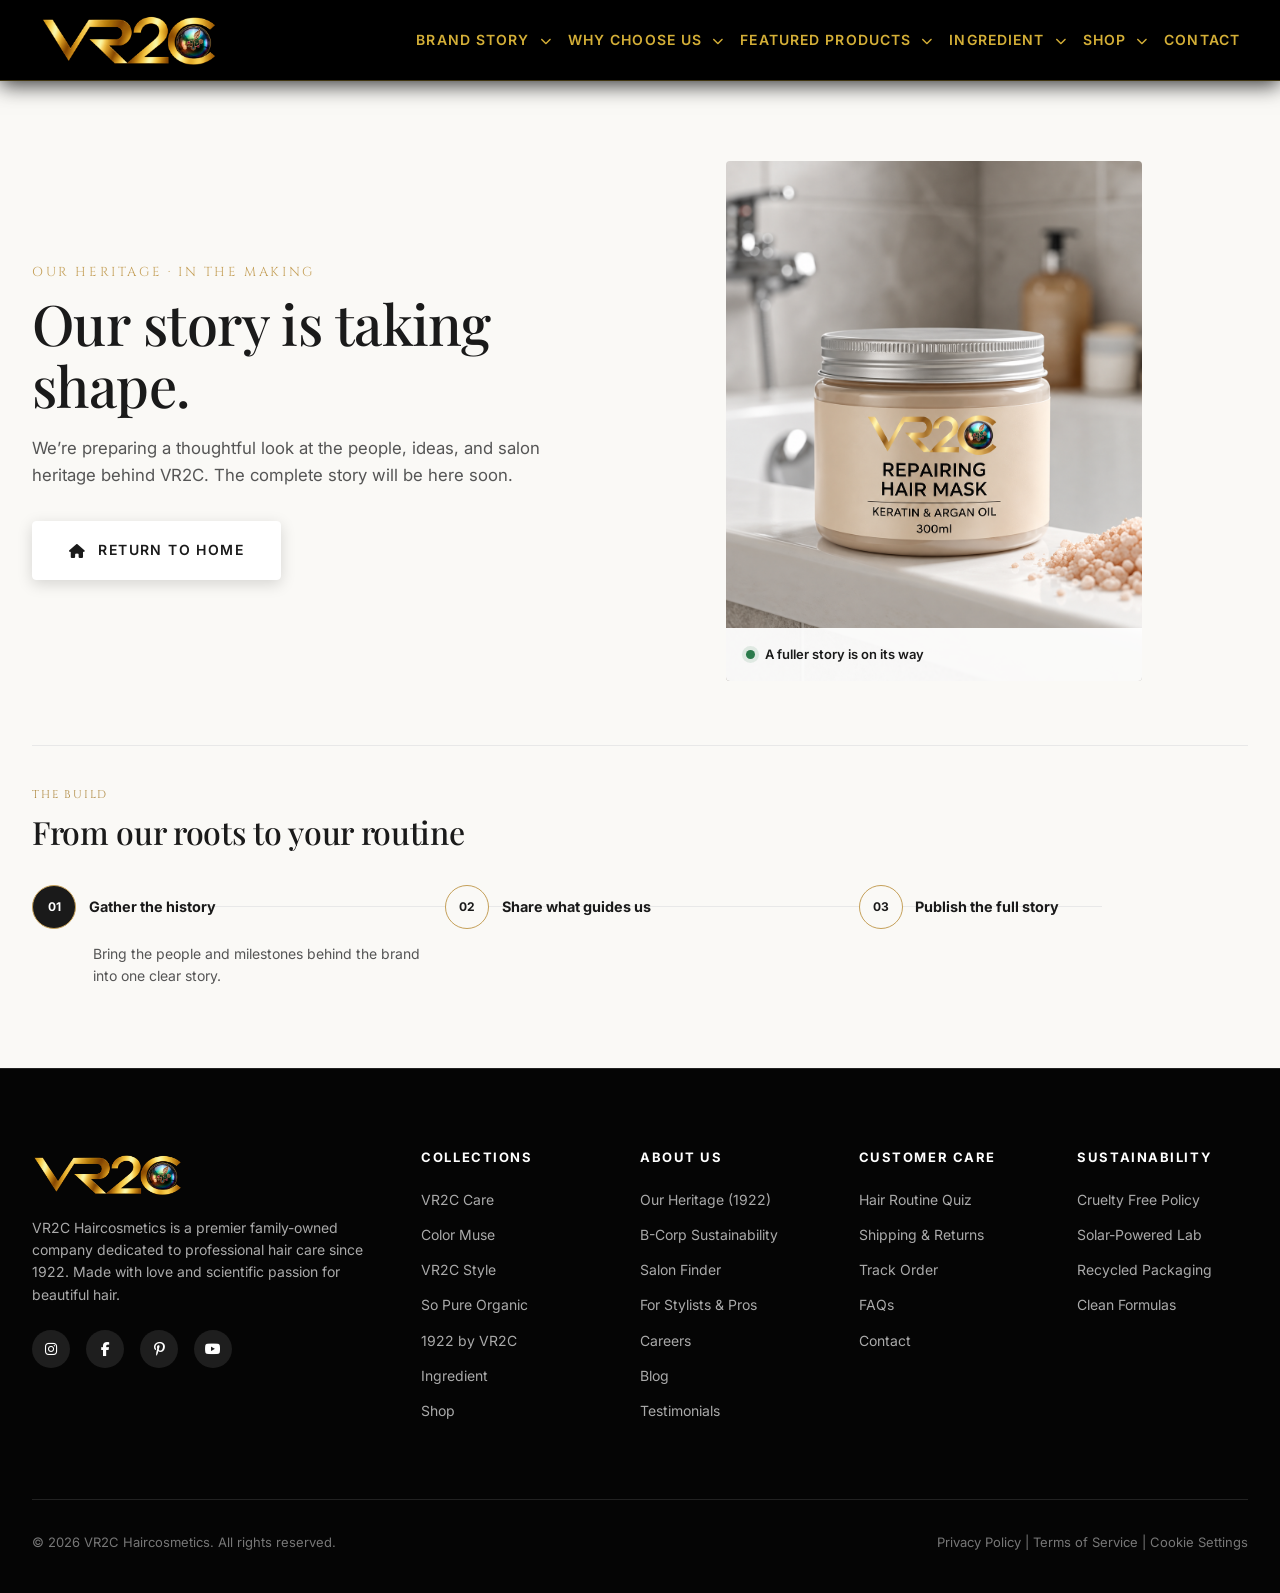
==== brand-story.html @ 42a69115 "add initial commit" ====
<!DOCTYPE html>
<html lang="en">

<!-- Mirrored from vr2c-landing.vercel.app/brand-story.html by HTTrack Website Copier/3.x [XR&CO'2014], Thu, 15 Oct 2026 17:12:42 GMT -->
<!-- Added by HTTrack --><meta http-equiv="content-type" content="text/html;charset=utf-8" /><!-- /Added by HTTrack -->
<head>
  <meta charset="UTF-8" />
  <meta name="viewport" content="width=device-width, initial-scale=1.0" />
  <title>Brand Story | VR2C Haircosmetics</title>
  <meta name="description" content="Learn about the heritage, values, and Dutch hair science behind VR2C Haircosmetics." />
  <link rel="stylesheet" href="https://cdnjs.cloudflare.com/ajax/libs/font-awesome/6.4.0/css/all.min.css" />
  <link rel="stylesheet" href="styles.css" />
</head>
<body>
  <header class="main-header">
    <div class="header-container">
      <nav class="nav-left">
        <div class="nav-dropdown">
          <a href="brand-story.html" class="nav-link">Brand Story <i class="fas fa-chevron-down" style="font-size: 0.7rem; margin-left: 0.3rem;"></i></a>
          <div class="dropdown-menu">
            <a href="brand-story.html#story" class="dropdown-item">Our Story</a>
            <a href="brand-story.html#story" class="dropdown-item">Founder & Company Story</a>
            <a href="brand-story.html#values" class="dropdown-item">Our Values</a>
          </div>
        </div>
        <div class="nav-dropdown">
          <a href="why-choose-us.html" class="nav-link">Why Choose Us <i class="fas fa-chevron-down" style="font-size: 0.7rem; margin-left: 0.3rem;"></i></a>
          <div class="dropdown-menu">
            <a href="why-choose-us.html#principles" class="dropdown-item">Clean Ingredients</a>
            <a href="why-choose-us.html#principles" class="dropdown-item">Dermatology Tested</a>
            <a href="why-choose-us.html#principles" class="dropdown-item">Cruelty Free</a>
          </div>
        </div>
        <div class="nav-dropdown">
          <a href="featured-products.html" class="nav-link">Featured Products <i class="fas fa-chevron-down" style="font-size: 0.7rem; margin-left: 0.3rem;"></i></a>
          <div class="dropdown-menu">
            <a href="featured-products.html#collection" class="dropdown-item">Our Products</a>
            <a href="featured-products.html#collection" class="dropdown-item">Best Sellers</a>
            <a href="featured-products.html#collection" class="dropdown-item">Salon Essentials</a>
          </div>
        </div>
        <div class="nav-dropdown">
          <a href="ingredient-spotlight.html" class="nav-link">Ingredient <i class="fas fa-chevron-down" style="font-size: 0.7rem; margin-left: 0.3rem;"></i></a>
          <div class="dropdown-menu">
            <a href="ingredient-spotlight.html#ingredients" class="dropdown-item">Hero Ingredients</a>
            <a href="ingredient-spotlight.html#ingredients" class="dropdown-item">Mineral Infusion</a>
            <a href="ingredient-spotlight.html#ingredients" class="dropdown-item">Scalp & Hair Science</a>
          </div>
        </div>
      </nav>

      <a href="index-2.html" class="header-logo" aria-label="VR2C Haircosmetics Home">
        <img src="assets/vr2c_logo.png" alt="VR2C Haircosmetics logo" class="header-logo-image" />
      </a>

      <nav class="nav-right">
        <div class="nav-dropdown">
          <a href="shop-by-concern.html" class="nav-link">Shop <i class="fas fa-chevron-down" style="font-size: 0.7rem; margin-left: 0.3rem;"></i></a>
          <div class="dropdown-menu">
            <a href="shop-by-concern.html#concerns" class="dropdown-item">Dryness</a>
            <a href="shop-by-concern.html#concerns" class="dropdown-item">Hair Growth</a>
            <a href="shop-by-concern.html#concerns" class="dropdown-item">Acne</a>
            <a href="shop-by-concern.html#concerns" class="dropdown-item">Hydration</a>
            <a href="shop-by-concern.html#concerns" class="dropdown-item">Scalp Care</a>
          </div>
        </div>
        <a href="contact-us.html#contact-form" class="nav-link">Contact</a>
      </nav>
      <button type="button" class="mobile-menu-btn" id="mobileMenuBtn" aria-controls="mobileNavDrawer" aria-expanded="false" aria-label="Open navigation">
        <i class="fas fa-bars" aria-hidden="true"></i>
      </button>
    </div>
    <nav class="mobile-nav-drawer" id="mobileNavDrawer" aria-label="Mobile navigation">
      <a href="brand-story.html">Brand Story</a>
      <a href="why-choose-us.html">Why Choose Us</a>
      <a href="featured-products.html">Featured Products</a>
      <a href="ingredient-spotlight.html">Ingredient</a>
      <a href="shop-by-concern.html">Shop</a>
      <a href="contact-us.html">Contact</a>
    </nav>
  </header>

  <main>
    <section class="coming-soon-page" aria-labelledby="comingSoonTitle">
      <div class="container">
        <div class="coming-soon-hero" id="story">
          <div class="coming-soon-copy">
            <span class="section-subtitle">OUR HERITAGE · IN THE MAKING</span>
            <h1 id="comingSoonTitle">Our story is taking shape.</h1>
            <p>We’re preparing a thoughtful look at the people, ideas, and salon heritage behind VR2C. The complete story will be here soon.</p>
            <a href="index-2.html" class="btn-primary"><i class="fas fa-house" aria-hidden="true"></i> Return to Home</a>
          </div>
          <figure class="coming-soon-visual">
            <img src="assets/1000134047.png" alt="VR2C repairing hair mask with keratin and argan oil" />
            <figcaption><span class="coming-soon-pulse"></span> A fuller story is on its way</figcaption>
          </figure>
        </div>
        <section class="coming-soon-roadmap" aria-label="Brand story roadmap">
          <p class="roadmap-kicker">THE BUILD</p>
          <h2>From our roots to your routine</h2>
          <div class="roadmap-steps">
            <details class="roadmap-step" open>
              <summary><span class="roadmap-number">01</span><span class="roadmap-title">Gather the history</span></summary>
              <p>Bring the people and milestones behind the brand into one clear story.</p>
            </details>
            <details class="roadmap-step" id="values">
              <summary><span class="roadmap-number">02</span><span class="roadmap-title">Share what guides us</span></summary>
              <p>Connect our heritage to the care, craft, and values behind each ritual.</p>
            </details>
            <details class="roadmap-step">
              <summary><span class="roadmap-number">03</span><span class="roadmap-title">Publish the full story</span></summary>
              <p>The complete Brand Story will appear here when it’s ready.</p>
            </details>
          </div>
        </section>
      </div>
    </section>
  </main>

  <footer class="footer" id="contact">
    <div class="container">
      <div class="footer-grid">
        <div class="footer-brand">
          <img src="assets/vr2c_logo.png" alt="VR2C Haircosmetics logo" class="footer-logo-image" style="margin-bottom: 1rem;" />
          <p>VR2C Haircosmetics is a premier family-owned company dedicated to professional hair care since 1922. Made with love and scientific passion for beautiful hair.</p>
          <div class="social-links">
            <a href="#" class="social-icon"><i class="fab fa-instagram"></i></a>
            <a href="#" class="social-icon"><i class="fab fa-facebook-f"></i></a>
            <a href="#" class="social-icon"><i class="fab fa-pinterest-p"></i></a>
            <a href="#" class="social-icon"><i class="fab fa-youtube"></i></a>
          </div>
        </div>
        <div>
          <h4 class="footer-heading">Collections</h4>
          <ul class="footer-menu">
            <li><a href="featured-products.html#collection">VR2C Care</a></li>
            <li><a href="featured-products.html#collection">Color Muse</a></li>
            <li><a href="featured-products.html#collection">VR2C Style</a></li>
            <li><a href="ingredient-spotlight.html#ingredients">So Pure Organic</a></li>
            <li><a href="brand-story.html#story">1922 by VR2C</a></li>
            <li><a href="ingredient-spotlight.html#ingredients">Ingredient</a></li>
            <li><a href="shop-by-concern.html#concerns">Shop</a></li>
          </ul>
        </div>
        <div>
          <h4 class="footer-heading">About Us</h4>
          <ul class="footer-menu">
            <li><a href="brand-story.html#story">Our Heritage (1922)</a></li>
            <li><a href="why-choose-us.html#standards">B-Corp Sustainability</a></li>
            <li><a href="index-2.html#salonFinder">Salon Finder</a></li>
            <li><a href="index-2.html#proSection">For Stylists & Pros</a></li>
            <li><a href="contact-us.html#contact-form">Careers</a></li>
            <li><a href="newsletter.html#journal">Blog</a></li>
            <li><a href="testimonials.html#client-stories">Testimonials</a></li>
          </ul>
        </div>
        <div>
          <h4 class="footer-heading">Customer Care</h4>
          <ul class="footer-menu">
            <li><a href="index-2.html#hairQuiz">Hair Routine Quiz</a></li>
            <li><a href="contact-us.html#contact-form">Shipping & Returns</a></li>
            <li><a href="contact-us.html#contact-form">Track Order</a></li>
            <li><a href="contact-us.html#contact-form">FAQs</a></li>
            <li><a href="contact-us.html#contact-form">Contact</a></li>
          </ul>
        </div>
        <div>
          <h4 class="footer-heading">Sustainability</h4>
          <ul class="footer-menu">
            <li><a href="why-choose-us.html#standards">Cruelty Free Policy</a></li>
            <li><a href="why-choose-us.html#standards">Solar-Powered Lab</a></li>
            <li><a href="why-choose-us.html#standards">Recycled Packaging</a></li>
            <li><a href="ingredient-spotlight.html#ingredients">Clean Formulas</a></li>
          </ul>
        </div>
      </div>
      <div class="footer-bottom">
        <p>&copy; 2026 VR2C Haircosmetics. All rights reserved.</p>
        <p>Privacy Policy | Terms of Service | Cookie Settings</p>
      </div>
    </div>
  </footer>
  <script src="app.js"></script>
</body>

<!-- Mirrored from vr2c-landing.vercel.app/brand-story.html by HTTrack Website Copier/3.x [XR&CO'2014], Thu, 15 Oct 2026 17:12:42 GMT -->
</html>
---- styles.css ----
/* 
  VR2C Haircosmetics - Luxury Design System & Master Stylesheet
  Theme: Ultra-Premium High-End Hair Care & Cosmetics
*/

@import url('https://fonts.googleapis.com/css2?family=Cinzel:wght@400;500;600;700&family=Inter:wght@300;400;500;600;700&family=Playfair+Display:ital,wght@0,400;0,600;0,700;1,400&display=swap');

:root {
  --font-heading: 'Playfair Display', Georgia, serif;
  --font-serif-alt: 'Cinzel', serif;
  --font-sans: 'Inter', -apple-system, BlinkMacSystemFont, 'Segoe UI', Roboto, sans-serif;

  --color-bg: #FAF9F6;
  --color-surface: #FFFFFF;
  --color-surface-dark: #121212;
  --color-dark: #1A1A1A;
  --color-black: #050505;
  --color-text-primary: #1C1D1F;
  --color-text-secondary: #555555;
  --color-text-light: #888888;
  --color-gold: #C5A059;
  --color-gold-hover: #B08B44;
  --color-gold-light: #F8F3EA;
  --color-border: #E8E8E8;
  --color-border-dark: #2C2C2C;
  --color-success: #2B7A4B;
  
  --shadow-sm: 0 4px 12px rgba(0, 0, 0, 0.03);
  --shadow-md: 0 8px 24px rgba(0, 0, 0, 0.07);
  --shadow-lg: 0 16px 40px rgba(0, 0, 0, 0.12);
  --shadow-gold: 0 8px 25px rgba(197, 160, 89, 0.25);

  --transition-fast: 0.2s cubic-bezier(0.16, 1, 0.3, 1);
  --transition-smooth: 0.4s cubic-bezier(0.16, 1, 0.3, 1);
  --transition-slow: 0.7s cubic-bezier(0.16, 1, 0.3, 1);

  --radius-sm: 4px;
  --radius-md: 8px;
  --radius-lg: 16px;
  --radius-pill: 9999px;
  
  --header-height: 80px;
}

*, *::before, *::after {
  box-sizing: border-box;
  margin: 0;
  padding: 0;
}

html {
  scroll-behavior: smooth;
  font-size: 16px;
  -webkit-text-size-adjust: 100%;
}

body {
  font-family: var(--font-sans);
  background-color: var(--color-bg);
  color: var(--color-text-primary);
  line-height: 1.6;
  overflow-x: hidden;
  -webkit-font-smoothing: antialiased;
}

/* Custom Scrollbar */
::-webkit-scrollbar {
  width: 8px;
}
::-webkit-scrollbar-track {
  background: #F1F1F1;
}
::-webkit-scrollbar-thumb {
  background: #C0C0C0;
  border-radius: 4px;
}
::-webkit-scrollbar-thumb:hover {
  background: var(--color-dark);
}

/* Typography Helpers */
h1, h2, h3, h4, h5, h6 {
  font-family: var(--font-heading);
  font-weight: 600;
  line-height: 1.25;
  color: var(--color-dark);
  letter-spacing: -0.01em;
}

.brand-font {
  font-family: var(--font-serif-alt);
  letter-spacing: 0.12em;
  text-transform: uppercase;
}

a {
  color: inherit;
  text-decoration: none;
  transition: color var(--transition-fast);
}

button {
  cursor: pointer;
  border: none;
  background: none;
  font-family: inherit;
}

a:focus-visible,
button:focus-visible,
input:focus-visible,
textarea:focus-visible {
  outline: 2px solid var(--color-gold-hover);
  outline-offset: 3px;
}

img {
  max-width: 100%;
  height: auto;
  display: block;
}

/* Container */
.container {
  max-width: 1360px;
  margin: 0 auto;
  padding: 0 2rem;
}

.container-wide {
  max-width: 1540px;
  margin: 0 auto;
  padding: 0 1.5rem;
}

/* ==========================================================================
   MAIN HEADER & NAVIGATION
   ========================================================================== */
.main-header {
  position: sticky;
  top: 0;
  width: 100%;
  background: rgba(255, 255, 255, 0.95);
  backdrop-filter: blur(12px);
  -webkit-backdrop-filter: blur(12px);
  border-bottom: 1px solid rgba(0, 0, 0, 0.06);
  z-index: 1000;
  transition: all var(--transition-smooth);
}

.main-header.scrolled {
  box-shadow: var(--shadow-sm);
  background: rgba(255, 255, 255, 0.98);
}

.header-container {
  display: flex;
  align-items: center;
  justify-content: flex-start;
  gap: 1rem;
  height: var(--header-height);
  padding: 0 2.5rem;
  position: relative;
}

/* Nav links */
.nav-left, .nav-right {
  display: flex;
  align-items: center;
  gap: 1rem;
  flex: 0 1 auto;
  min-width: 0;
}

.nav-left {
  margin-left: auto;
}

.nav-right {
  justify-content: flex-end;
}

.nav-link {
  font-size: 0.875rem;
  font-weight: 500;
  text-transform: uppercase;
  letter-spacing: 0.08em;
  color: var(--color-dark);
  position: relative;
  padding: 0.5rem 0;
}

.nav-link::after {
  content: '';
  position: absolute;
  bottom: 0;
  left: 0;
  width: 0;
  height: 2px;
  background-color: var(--color-dark);
  transition: width var(--transition-fast);
}

.nav-link:hover::after,
.nav-link.active::after {
  width: 100%;
}

.nav-dropdown {
  position: relative;
}

.dropdown-menu {
  position: absolute;
  top: 100%;
  left: -1rem;
  background: var(--color-surface);
  border: 1px solid var(--color-border);
  box-shadow: var(--shadow-lg);
  padding: 1.5rem;
  min-width: 240px;
  opacity: 0;
  visibility: hidden;
  transform: translateY(10px);
  transition: all var(--transition-fast);
  border-radius: var(--radius-sm);
}

.nav-right .dropdown-menu {
  right: 0;
  left: auto;
}

.nav-dropdown:hover .dropdown-menu {
  opacity: 1;
  visibility: visible;
  transform: translateY(0);
}

.dropdown-item {
  display: block;
  padding: 0.6rem 0;
  font-size: 0.875rem;
  color: var(--color-text-primary);
  border-bottom: 1px solid #F4F4F4;
}

.dropdown-item:last-child {
  border-bottom: none;
}

.dropdown-item:hover {
  color: var(--color-gold);
  padding-left: 0.4rem;
}

/* Logo */
.header-logo {
  display: flex;
  align-items: center;
  justify-content: center;
  order: -1;
  flex: 0 0 auto;
}

.header-logo-image,
.footer-logo-image {
  display: block;
  max-width: 180px;
  width: auto;
  height: auto;
  object-fit: contain;
}

.header-logo svg {
  height: 32px;
  width: auto;
  fill: var(--color-dark);
  transition: transform var(--transition-fast);
}

.header-logo:hover svg {
  transform: scale(1.03);
}

.purchase-field,
.add-to-bag,
.shopping-bag,
.bag-control,
.bag-button,
.header-cart,
.cart-drawer,
.drawer-overlay,
.cart-icon,
.product-bag {
  display: none !important;
}

.mobile-menu-btn {
  display: none;
  font-size: 1.5rem;
  color: var(--color-dark);
  margin-left: auto;
  width: 44px;
  height: 44px;
  align-items: center;
  justify-content: center;
}

.mobile-nav-drawer {
  display: none;
  position: absolute;
  top: 100%;
  left: 0;
  right: 0;
  z-index: 1000;
  max-height: calc(100vh - var(--header-height));
  overflow-y: auto;
  padding: 0.75rem 1.5rem 1.25rem;
  background: #FFFFFF;
  border-top: 1px solid var(--color-border);
  box-shadow: var(--shadow-md);
}

.mobile-nav-drawer.active {
  display: grid;
  grid-template-columns: repeat(3, minmax(0, 1fr));
  gap: 0.75rem 1rem;
}

.mobile-nav-group {
  display: grid;
  align-content: start;
}

.mobile-nav-group > a:first-child {
  font-weight: 700;
  border-bottom-color: var(--color-dark);
}

.mobile-nav-group > a:not(:first-child) {
  padding-left: 0.75rem;
  font-size: 0.75rem;
  font-weight: 400;
  letter-spacing: 0;
  text-transform: none;
}

.mobile-nav-drawer a {
  display: flex;
  align-items: center;
  min-height: 44px;
  border-bottom: 1px solid var(--color-border);
  color: var(--color-dark);
  font-size: 0.75rem;
  font-weight: 600;
  letter-spacing: 0.06em;
  text-transform: uppercase;
}

.mobile-nav-drawer a:hover {
  color: var(--color-gold-hover);
}

.mobile-menu-btn:focus-visible,
.mobile-nav-drawer a:focus-visible {
  outline: 2px solid var(--color-gold-hover);
  outline-offset: 3px;
}

/* ==========================================================================
   HERO SECTION (CRITICAL REQUIREMENT: USES assets/hero.jpeg)
   ========================================================================== */
.hero-section {
  position: relative;
  width: 100%;
  min-height: 85vh;
  display: flex;
  align-items: center;
  background-color: var(--color-dark);
  overflow: hidden;
}

.hero-section .container {
  max-width: 100%;
  margin: 0;
  padding-left: 5rem;
  padding-right: 2rem;
  width: 100%;
}

.hero-background-wrapper {
  position: absolute;
  top: 0;
  left: 0;
  width: 100%;
  height: 100%;
  z-index: 1;
}

.hero-bg-img {
  width: 100%;
  height: 100%;
  object-fit: cover;
  object-position: center 30%;
  filter: brightness(0.82) contrast(1.05);
  transform: scale(1.02);
  transition: transform 8s ease;
}

.hero-section:hover .hero-bg-img {
  transform: scale(1.06);
}

.hero-gradient-overlay {
  position: absolute;
  top: 0;
  left: 0;
  width: 100%;
  height: 100%;
  background: linear-gradient(
    90deg, 
    rgba(10, 10, 10, 0.85) 0%, 
    rgba(10, 10, 10, 0.55) 45%, 
    rgba(10, 10, 10, 0.1) 100%
  );
  z-index: 2;
}

.hero-content {
  position: relative;
  z-index: 3;
  color: #FFFFFF;
  max-width: 720px;
  padding: 4rem 0;
  text-align: left;
  display: flex;
  flex-direction: column;
  align-items: flex-start;
  margin-left: 0;
}

.hero-badge {
  display: inline-flex;
  align-items: center;
  gap: 0.6rem;
  background: rgba(255, 255, 255, 0.12);
  backdrop-filter: blur(8px);
  border: 1px solid rgba(255, 255, 255, 0.25);
  padding: 0.4rem 1.1rem;
  border-radius: var(--radius-pill);
  font-size: 0.75rem;
  font-weight: 600;
  letter-spacing: 0.15em;
  text-transform: uppercase;
  margin-bottom: 1.5rem;
  color: var(--color-gold-light);
  align-self: flex-start;
  margin-left: 0;
}

.hero-badge i {
  color: var(--color-gold);
}

.hero-title {
  font-size: 3.75rem;
  font-weight: 400;
  line-height: 1.12;
  color: #FFFFFF;
  margin-bottom: 1.25rem;
  letter-spacing: -0.02em;
  text-align: left;
  width: 100%;
  margin-left: 0;
}

.hero-title i {
  font-family: var(--font-heading);
  font-style: italic;
  font-weight: 300;
  color: #F3E5AB;
}

.hero-subtitle {
  font-size: 1.125rem;
  font-weight: 300;
  color: #E0E0E0;
  margin-bottom: 2.5rem;
  line-height: 1.6;
  text-align: left;
  width: 100%;
  margin-left: 0;
}

.hero-cta-group {
  display: flex;
  align-items: center;
  justify-content: flex-start;
  gap: 1.25rem;
  flex-wrap: wrap;
  width: 100%;
  margin-left: 0;
}

/* Custom Buttons */
.btn-primary {
  display: inline-flex;
  align-items: center;
  justify-content: center;
  gap: 0.75rem;
  background-color: #FFFFFF;
  color: var(--color-dark);
  font-size: 0.875rem;
  font-weight: 600;
  text-transform: uppercase;
  letter-spacing: 0.1em;
  padding: 1.1rem 2.25rem;
  border-radius: var(--radius-sm);
  border: 1px solid #FFFFFF;
  transition: all var(--transition-smooth);
  box-shadow: 0 4px 15px rgba(0, 0, 0, 0.15);
}

.btn-primary:hover {
  background-color: var(--color-gold);
  color: #FFFFFF;
  border-color: var(--color-gold);
  transform: translateY(-2px);
  box-shadow: var(--shadow-gold);
}

.btn-secondary {
  display: inline-flex;
  align-items: center;
  justify-content: center;
  gap: 0.75rem;
  background-color: transparent;
  color: #FFFFFF;
  font-size: 0.875rem;
  font-weight: 600;
  text-transform: uppercase;
  letter-spacing: 0.1em;
  padding: 1.1rem 2.25rem;
  border-radius: var(--radius-sm);
  border: 1px solid rgba(255, 255, 255, 0.6);
  backdrop-filter: blur(4px);
  transition: all var(--transition-smooth);
}

.btn-secondary:hover {
  background-color: rgba(255, 255, 255, 0.15);
  border-color: #FFFFFF;
  color: #FFFFFF;
  transform: translateY(-2px);
}

.btn-dark {
  background-color: var(--color-dark);
  color: #FFFFFF;
  border: 1px solid var(--color-dark);
  display: inline-flex;
  align-items: center;
  gap: 0.6rem;
  padding: 0.9rem 1.8rem;
  font-size: 0.875rem;
  font-weight: 600;
  text-transform: uppercase;
  letter-spacing: 0.08em;
  border-radius: var(--radius-sm);
  transition: all var(--transition-fast);
}

.btn-dark:hover {
  background-color: var(--color-gold);
  border-color: var(--color-gold);
  color: #FFFFFF;
}

.btn-outline-dark {
  background-color: transparent;
  color: var(--color-dark);
  border: 1px solid var(--color-dark);
  display: inline-flex;
  align-items: center;
  gap: 0.6rem;
  padding: 0.9rem 1.8rem;
  font-size: 0.875rem;
  font-weight: 600;
  text-transform: uppercase;
  letter-spacing: 0.08em;
  border-radius: var(--radius-sm);
  transition: all var(--transition-fast);
}

.btn-outline-dark:hover {
  background-color: var(--color-dark);
  color: #FFFFFF;
}

/* ==========================================================================
   TRUST BADGES / STATS BAR
   ========================================================================== */
.trust-bar {
  background-color: #FFFFFF;
  border-bottom: 1px solid var(--color-border);
  padding: 2.25rem 0;
}

.trust-grid {
  display: grid;
  grid-template-columns: repeat(4, 1fr);
  gap: 2rem;
  align-items: center;
  text-align: center;
}

.trust-item {
  display: flex;
  flex-direction: column;
  align-items: center;
  gap: 0.5rem;
  padding: 0 1rem;
  border-right: 1px solid var(--color-border);
}

.trust-item:last-child {
  border-right: none;
}

.trust-icon {
  font-size: 1.8rem;
  color: var(--color-gold);
  margin-bottom: 0.25rem;
}

.trust-title {
  font-size: 0.9375rem;
  font-weight: 600;
  letter-spacing: 0.05em;
  color: var(--color-dark);
}

.trust-desc {
  font-size: 0.8125rem;
  color: var(--color-text-muted);
}

/* ==========================================================================
   FEATURED CATEGORIES / MEDIA GRID (body_img to body_img4)
   ========================================================================== */
.section-padding {
  padding: 6rem 0;
}

.section-header {
  text-align: center;
  max-width: 680px;
  margin: 0 auto 3.5rem auto;
}

.section-subtitle {
  font-family: var(--font-serif-alt);
  font-size: 0.8125rem;
  letter-spacing: 0.2em;
  color: var(--color-gold);
  text-transform: uppercase;
  margin-bottom: 0.6rem;
  display: block;
}

.section-title {
  font-size: 2.75rem;
  font-weight: 500;
  color: var(--color-dark);
  margin-bottom: 1rem;
}

.section-desc {
  font-size: 1rem;
  color: var(--color-text-secondary);
}

.editorial-hero {
  position: relative;
  min-height: 500px;
  display: flex;
  align-items: center;
  overflow: hidden;
  background: var(--color-dark);
  color: #FFFFFF;
}

.editorial-hero-image,
.editorial-hero-shade {
  position: absolute;
  inset: 0;
  width: 100%;
  height: 100%;
}

.editorial-hero-image {
  object-fit: cover;
  object-position: center 48%;
}

.editorial-hero-shade {
  background: linear-gradient(90deg, rgba(15, 15, 14, 0.78) 0%, rgba(15, 15, 14, 0.52) 42%, rgba(15, 15, 14, 0.08) 100%);
}

.editorial-hero-inner {
  position: relative;
  z-index: 1;
  padding-top: 5rem;
  padding-bottom: 5rem;
}

.editorial-hero-copy {
  max-width: 650px;
}

.editorial-hero .section-subtitle {
  color: #E2C78E;
}

.editorial-hero h1 {
  max-width: 620px;
  margin-bottom: 1.25rem;
  color: #FFFFFF;
  font-size: 4rem;
  font-weight: 500;
  line-height: 1.08;
}

.editorial-hero p {
  max-width: 560px;
  margin-bottom: 2rem;
  color: rgba(255, 255, 255, 0.86);
  font-size: 1.05rem;
  line-height: 1.7;
}

.editorial-hero .btn-primary {
  background: #FFFFFF;
  border-color: #FFFFFF;
  color: var(--color-dark);
}

.editorial-grid {
  display: grid;
  grid-template-columns: repeat(3, minmax(0, 1fr));
  gap: 1.5rem;
}

.editorial-card {
  overflow: hidden;
  background: #FFFFFF;
  border: 1px solid var(--color-border);
  border-radius: var(--radius-sm);
  transition: transform var(--transition-smooth), box-shadow var(--transition-smooth);
}

.editorial-card:hover {
  transform: translateY(-5px);
  box-shadow: var(--shadow-md);
}

.editorial-card-image {
  display: block;
  width: 100%;
  aspect-ratio: 4 / 3;
  object-fit: cover;
  background: #F2F0EB;
}

.editorial-card-copy {
  padding: 1.5rem;
}

.editorial-card-copy h2,
.editorial-card-copy h3 {
  margin-bottom: 0.6rem;
  font-size: 1.35rem;
}

.editorial-card-copy p {
  color: var(--color-text-secondary);
  font-size: 0.9375rem;
  line-height: 1.7;
}

.editorial-card-meta {
  display: block;
  margin-bottom: 0.6rem;
  color: var(--color-gold-hover);
  font-size: 0.7rem;
  font-weight: 600;
  letter-spacing: 0.14em;
  text-transform: uppercase;
}

.editorial-card-link {
  display: inline-flex;
  align-items: center;
  gap: 0.5rem;
  margin-top: 1rem;
  color: var(--color-dark);
  font-size: 0.75rem;
  font-weight: 600;
  letter-spacing: 0.08em;
  text-transform: uppercase;
}

.editorial-card-link:hover {
  color: var(--color-gold-hover);
}

.contact-photo {
  display: block;
  width: 100%;
  aspect-ratio: 16 / 9;
  margin-bottom: 1.5rem;
  border-radius: var(--radius-sm);
  object-fit: cover;
}

.journal-signup {
  background: #F3F0E9;
}

.journal-signup .newsletter-box h2 {
  color: var(--color-dark);
}

.journal-signup .newsletter-box p {
  color: var(--color-text-secondary);
}

.journal-signup .newsletter-input {
  background: #FFFFFF;
  border-color: var(--color-border);
  color: var(--color-dark);
}

/* Media Grid Cards */
.media-grid-4 {
  display: grid;
  grid-template-columns: repeat(4, 1fr);
  gap: 1.5rem;
}

.media-card {
  position: relative;
  background-color: var(--color-surface);
  border-radius: var(--radius-sm);
  overflow: hidden;
  box-shadow: var(--shadow-sm);
  transition: all var(--transition-smooth);
  display: flex;
  flex-direction: column;
  height: 480px;
  text-decoration: none;
  border: 1px solid rgba(0, 0, 0, 0.05);
  opacity: 0;
  transform: translate3d(0, -180px, 0) rotateX(28deg) rotateY(-110deg) scale(0.7);
  transform-style: preserve-3d;
  will-change: transform, opacity;
}

.media-card::before {
  content: '';
  position: absolute;
  inset: 0;
  background: linear-gradient(135deg, rgba(197, 160, 89, 0.12), rgba(197, 160, 89, 0.02), rgba(0, 0, 0, 0));
  opacity: 0;
  transition: opacity 0.35s ease;
  z-index: 2;
  pointer-events: none;
}

.media-card.is-visible {
  opacity: 1;
  transform: none;
  animation: mediaCardReveal 700ms ease-out both;
  animation-delay: var(--delay, 0ms);
}

.media-card.is-visible .media-img-wrapper {
  animation: mediaImageSettle 900ms cubic-bezier(.2, .75, .25, 1) both;
  animation-delay: var(--delay, 0ms);
}

.media-card:hover,
.media-card:focus-visible,
.media-card:active {
  transform: translateY(-10px) scale(1.02);
  box-shadow: 0 18px 40px rgba(17, 17, 17, 0.12), 0 0 0 1px rgba(197, 160, 89, 0.2);
  outline: none;
}

.media-card:hover::before,
.media-card:focus-visible::before {
  opacity: 1;
}

.media-img-wrapper {
  position: relative;
  width: 100%;
  height: 100%;
  overflow: hidden;
}

.media-img {
  width: 100%;
  height: 100%;
  object-fit: cover;
  transition: transform var(--transition-slow);
}

.media-card:hover .media-img,
.media-card:focus-visible .media-img {
  transform: scale(1.1);
  filter: brightness(1.04) saturate(1.1);
}

.media-overlay {
  position: absolute;
  inset: 0;
  background: linear-gradient(
    0deg, 
    rgba(15, 15, 15, 0.88) 0%, 
    rgba(15, 15, 15, 0.28) 48%, 
    rgba(15, 15, 15, 0.08) 100%
  );
  z-index: 1;
}

.media-content {
  position: absolute;
  bottom: 0;
  left: 0;
  width: 100%;
  padding: 2rem 1.5rem;
  z-index: 2;
  color: #FFFFFF;
}

.media-tag {
  font-size: 0.75rem;
  font-weight: 600;
  text-transform: uppercase;
  letter-spacing: 0.15em;
  color: var(--color-gold);
  margin-bottom: 0.4rem;
  display: block;
}

.media-headline {
  font-size: 1.5rem;
  font-weight: 500;
  color: #FFFFFF;
  margin-bottom: 0.5rem;
  line-height: 1.25;
}

.media-link-text {
  font-size: 0.8125rem;
  font-weight: 600;
  text-transform: uppercase;
  letter-spacing: 0.1em;
  color: #FFFFFF;
  display: inline-flex;
  align-items: center;
  gap: 0.5rem;
  margin-top: 0.5rem;
  border-bottom: 1px solid rgba(255, 255, 255, 0.4);
  padding-bottom: 2px;
  transition: border-color var(--transition-fast);
}

.media-card:hover .media-link-text,
.media-card:focus-visible .media-link-text {
  border-color: var(--color-gold);
  color: var(--color-gold);
}

@keyframes mediaCardReveal {
  from { opacity: 0; }
  to { opacity: 1; }
}

@keyframes mediaImageSettle {
  from { transform: scale(0.94) rotate(-1deg); }
  to { transform: scale(1) rotate(0deg); }
}

/* ==========================================================================
   BESTSELLERS & PRODUCT SHOWCASE
   ========================================================================== */
.products-section {
  background-color: #FFFFFF;
}

.filter-tabs {
  display: flex;
  justify-content: center;
  gap: 1rem;
  margin-bottom: 3rem;
  flex-wrap: wrap;
}

.filter-btn {
  padding: 0.7rem 1.5rem;
  font-size: 0.875rem;
  font-weight: 500;
  color: var(--color-text-secondary);
  background-color: var(--color-bg);
  border: 1px solid var(--color-border);
  border-radius: var(--radius-pill);
  transition: all var(--transition-fast);
}

.filter-btn:hover,
.filter-btn.active {
  background-color: var(--color-dark);
  color: #FFFFFF;
  border-color: var(--color-dark);
}

.products-grid {
  display: grid;
  grid-template-columns: repeat(4, 1fr);
  gap: 2rem;
}

.product-card,
.featured-product-card,
.product-item,
.featured-item,
.reveal-product {
  background: var(--color-surface);
  border-radius: var(--radius-sm);
  border: 1px solid var(--color-border);
  overflow: hidden;
  transition: transform var(--transition-smooth), box-shadow var(--transition-smooth), border-color var(--transition-fast), filter var(--transition-smooth);
  display: flex;
  flex-direction: column;
  position: relative;
  cursor: pointer;
  isolation: isolate;
  opacity: 0;
  transform: translate3d(0, -180px, 0) rotateX(24deg) rotateY(-105deg) scale(0.72);
  transform-style: preserve-3d;
  will-change: transform, opacity;
}

.product-card::before,
.featured-product-card::before,
.product-item::before,
.featured-item::before,
.reveal-product::before {
  content: '';
  position: absolute;
  inset: 0;
  background: linear-gradient(180deg, rgba(197, 160, 89, 0.08), rgba(197, 160, 89, 0.02));
  opacity: 0;
  transition: opacity var(--transition-fast);
  z-index: 1;
  pointer-events: none;
}

.product-card.is-visible,
.featured-product-card.is-visible,
.product-item.is-visible,
.featured-item.is-visible,
.reveal-product.is-visible {
  opacity: 1;
  animation: productSpinDrop 1.25s cubic-bezier(.16, .8, .25, 1.12) both;
  animation-delay: var(--delay, 0ms);
}

.product-card:hover,
.featured-product-card:hover,
.product-item:hover,
.featured-item:hover,
.reveal-product:hover,
.product-card:focus-within,
.featured-product-card:focus-within,
.product-item:focus-within,
.featured-item:focus-within,
.reveal-product:focus-within {
  box-shadow: 0 18px 40px rgba(17, 17, 17, 0.12);
  border-color: rgba(197, 160, 89, 0.8);
  transform: translateY(-6px) scale(1.01);
}

.product-card:hover::before,
.featured-product-card:hover::before,
.product-item:hover::before,
.featured-item:hover::before,
.reveal-product:hover::before,
.product-card:focus-within::before,
.featured-product-card:focus-within::before,
.product-item:focus-within::before,
.featured-item:focus-within::before,
.reveal-product:focus-within::before {
  opacity: 1;
}

@keyframes productSpinDrop {
  0% {
    opacity: 0;
    transform: translate3d(0, -180px, 0) rotateX(24deg) rotateY(-105deg) scale(0.72);
  }
  45% {
    opacity: 1;
    transform: translate3d(0, 14px, 0) rotateX(0deg) rotateY(12deg) scale(1.02);
  }
  68% {
    opacity: 1;
    transform: translate3d(0, -8px, 0) rotateX(0deg) rotateY(0deg) scale(1.01);
  }
  82% {
    opacity: 1;
    transform: translate3d(0, 6px, 0) rotateX(0deg) rotateY(0deg) scale(1);
  }
  100% {
    opacity: 1;
    transform: translate3d(0, 0, 0) rotateX(0deg) rotateY(0deg) scale(1);
  }
}

@keyframes mediaCardParallax {
  0% {
    transform: translate3d(0, 0, 0) rotateX(0deg) rotateY(0deg) scale(1);
  }
  50% {
    transform: translate3d(0, -4px, 0) rotateX(0deg) rotateY(0deg) scale(1.01);
  }
  100% {
    transform: translate3d(0, 0, 0) rotateX(0deg) rotateY(0deg) scale(1);
  }
}

.product-badge {
  position: absolute;
  top: 1rem;
  left: 1rem;
  z-index: 5;
  background-color: var(--color-dark);
  color: #FFFFFF;
  font-size: 0.6875rem;
  font-weight: 600;
  text-transform: uppercase;
  letter-spacing: 0.1em;
  padding: 0.3rem 0.75rem;
  border-radius: var(--radius-sm);
}

.product-badge.gold {
  background-color: var(--color-gold);
  color: #FFFFFF;
}

.product-wishlist-btn {
  position: absolute;
  top: 1rem;
  right: 1rem;
  z-index: 5;
  width: 36px;
  height: 36px;
  background: #FFFFFF;
  border-radius: 50%;
  display: flex;
  align-items: center;
  justify-content: center;
  box-shadow: var(--shadow-sm);
  color: var(--color-text-secondary);
  transition: all var(--transition-fast);
}

.product-wishlist-btn:hover,
.product-wishlist-btn.active {
  color: #E74C3C;
  transform: scale(1.1);
}

.product-img-container {
  position: relative;
  width: 100%;
  padding-top: 110%; /* 1:1.1 Aspect Ratio */
  background-color: #FBFBFB;
  overflow: hidden;
  z-index: 0;
}

.product-img {
  position: absolute;
  top: 0;
  left: 0;
  width: 100%;
  height: 100%;
  object-fit: cover;
  transition: transform 0.5s cubic-bezier(0.16, 1, 0.3, 1), filter 0.4s ease;
}

.product-card:hover .product-img,
.product-card:focus-within .product-img {
  transform: scale(1.08);
  filter: saturate(1.12) contrast(1.04);
}

.product-card .quick-view-btn {
  opacity: 0;
  pointer-events: none;
  transform: translateY(8px);
  transition: all 0.3s ease;
  margin-top: 0.8rem;
  width: 100%;
  font-size: 0.75rem;
  padding: 0.4rem;
  border-radius: 999px;
  border: 1px solid rgba(17, 17, 17, 0.2);
  background: rgba(255, 255, 255, 0.78);
  color: var(--color-dark);
  backdrop-filter: blur(4px);
}

.product-card:hover .quick-view-btn,
.product-card:focus-within .quick-view-btn {
  opacity: 1;
  pointer-events: auto;
  transform: translateY(0);
}

.product-info {
  padding: 1.5rem;
  display: flex;
  flex-direction: column;
  flex-grow: 1;
  position: relative;
  z-index: 2;
}

.product-category {
  font-size: 0.75rem;
  text-transform: uppercase;
  letter-spacing: 0.1em;
  color: var(--color-gold);
  font-weight: 600;
  margin-bottom: 0.35rem;
}

.product-title {
  font-size: 1.125rem;
  font-weight: 600;
  color: var(--color-dark);
  margin-bottom: 0.4rem;
  line-height: 1.3;
}

.product-rating {
  display: flex;
  align-items: center;
  gap: 0.3rem;
  font-size: 0.8125rem;
  color: var(--color-gold);
  margin-bottom: 0.75rem;
}

.product-rating span {
  color: var(--color-text-muted);
  margin-left: 0.25rem;
}

/* ==========================================================================
   INTERACTIVE FEATURE 1: HAIR DIAGNOSIS QUIZ WIDGET
   ========================================================================== */
.quiz-banner-section {
  background: linear-gradient(135deg, #18191B 0%, #292B2E 100%);
  color: #FFFFFF;
  position: relative;
  overflow: hidden;
}

.quiz-container {
  display: grid;
  grid-template-columns: 1fr 1fr;
  gap: 4rem;
  align-items: center;
}

.quiz-text-side h2 {
  color: #FFFFFF;
  font-size: 3rem;
  margin-bottom: 1.25rem;
}

.quiz-text-side p {
  color: #CCCCCC;
  font-size: 1.0625rem;
  margin-bottom: 2rem;
  line-height: 1.6;
}

.quiz-features-list {
  list-style: none;
  margin-bottom: 2.5rem;
}

.quiz-features-list li {
  display: flex;
  align-items: center;
  gap: 0.8rem;
  font-size: 0.9375rem;
  color: #E0E0E0;
  margin-bottom: 0.8rem;
}

.quiz-features-list i {
  color: var(--color-gold);
  font-size: 1.1rem;
}

.quiz-box {
  background: #FFFFFF;
  color: var(--color-dark);
  border-radius: var(--radius-md);
  padding: 2.5rem;
  box-shadow: var(--shadow-lg);
  position: relative;
}

.quiz-step {
  display: none;
}

.quiz-step.active {
  display: block;
  animation: fadeIn 0.4s ease;
}

@keyframes fadeIn {
  from { opacity: 0; transform: translateY(8px); }
  to { opacity: 1; transform: translateY(0); }
}

.quiz-progress {
  display: flex;
  align-items: center;
  gap: 0.5rem;
  margin-bottom: 1.5rem;
}

.progress-bar {
  flex-grow: 1;
  height: 4px;
  background-color: #EFEFEF;
  border-radius: 2px;
  overflow: hidden;
}

.progress-fill {
  height: 100%;
  background-color: var(--color-gold);
  width: 33%;
  transition: width var(--transition-fast);
}

.step-count {
  font-size: 0.75rem;
  font-weight: 600;
  color: var(--color-text-light);
  letter-spacing: 0.1em;
}

.quiz-question {
  font-size: 1.35rem;
  font-weight: 600;
  margin-bottom: 1.5rem;
  color: var(--color-dark);
}

.quiz-options-grid {
  display: grid;
  grid-template-columns: 1fr 1fr;
  gap: 0.9rem;
  margin-bottom: 1.5rem;
}

.quiz-option-card {
  border: 1.5px solid var(--color-border);
  padding: 1rem;
  border-radius: var(--radius-sm);
  text-align: center;
  cursor: pointer;
  transition: all var(--transition-fast);
  font-size: 0.875rem;
  font-weight: 500;
}

.quiz-option-card:hover,
.quiz-option-card.selected {
  border-color: var(--color-gold);
  background-color: var(--color-gold-light);
  color: var(--color-dark);
  font-weight: 600;
}

.quiz-nav-btns {
  display: flex;
  justify-content: space-between;
  align-items: center;
  margin-top: 1.5rem;
}

/* ==========================================================================
   INTERACTIVE FEATURE 2: BEFORE & AFTER TRANSFORM SLIDER
   ========================================================================== */
.transformation-section {
  background-color: #FAF9F6;
}

.comparison-wrapper {
  position: relative;
  width: 100%;
  max-width: 960px;
  height: 520px;
  margin: 0 auto;
  border-radius: var(--radius-md);
  overflow: hidden;
  box-shadow: var(--shadow-lg);
  user-select: none;
  cursor: ew-resize;
  outline: none;
}

.comparison-wrapper:focus-visible {
  box-shadow: 0 0 0 3px var(--color-gold), var(--shadow-lg);
}

.comparison-image {
  position: absolute;
  top: 0;
  left: 0;
  width: 100%;
  height: 100%;
  object-fit: cover;
}

.comparison-overlay-img {
  position: absolute;
  top: 0;
  left: 0;
  width: 50%;
  height: 100%;
  overflow: hidden;
  border-right: 3px solid var(--color-gold);
  z-index: 2;
}

.comparison-overlay-img img {
  position: absolute;
  top: 0;
  left: 0;
  max-width: none;
  width: 960px;
  height: 520px;
  object-fit: cover;
}

.slider-handle {
  position: absolute;
  top: 0;
  left: 50%;
  height: 100%;
  width: 4px;
  background-color: var(--color-gold);
  transform: translateX(-50%);
  cursor: ew-resize;
  z-index: 10;
  box-shadow: 0 0 10px rgba(197, 160, 89, 0.5);
}

.handle-circle {
  position: absolute;
  top: 50%;
  left: 50%;
  transform: translate(-50%, -50%);
  width: 48px;
  height: 48px;
  background: var(--color-dark);
  color: var(--color-gold);
  border: 2px solid var(--color-gold);
  border-radius: 50%;
  display: flex;
  align-items: center;
  justify-content: center;
  box-shadow: var(--shadow-md), 0 0 15px rgba(197, 160, 89, 0.4);
  font-size: 1.1rem;
  transition: transform var(--transition-fast), background-color var(--transition-fast);
}

.comparison-wrapper:hover .handle-circle {
  transform: translate(-50%, -50%) scale(1.12);
  background: var(--color-black);
  color: #FFFFFF;
}

.comparison-badge {
  position: absolute;
  bottom: 1.5rem;
  padding: 0.4rem 1rem;
  background: rgba(0, 0, 0, 0.7);
  backdrop-filter: blur(4px);
  color: #FFFFFF;
  font-size: 0.75rem;
  font-weight: 600;
  letter-spacing: 0.15em;
  text-transform: uppercase;
  border-radius: var(--radius-sm);
  z-index: 8;
}

.comparison-badge.before { left: 1.5rem; }
.comparison-badge.after { right: 1.5rem; }

/* ==========================================================================
   HERITAGE & SCIENCE SECTION (body_img7.jpeg)
   ========================================================================== */
.heritage-section {
  background-color: #FFFFFF;
  border-top: 1px solid var(--color-border);
  border-bottom: 1px solid var(--color-border);
}

.heritage-grid {
  display: grid;
  grid-template-columns: 1fr 1fr;
  gap: 5rem;
  align-items: center;
}

.heritage-img-box {
  position: relative;
  border-radius: 1.5rem;
  overflow: hidden;
  box-shadow: var(--shadow-lg);
  background: linear-gradient(135deg, #f4ebdf 0%, #efe5d8 100%);
  min-height: 540px;
  display: flex;
  align-items: center;
  justify-content: center;
  border: 1px solid rgba(197, 160, 89, 0.18);
}

.heritage-img {
  display: block;
  width: 100%;
  max-width: 640px;
  height: 100%;
  min-height: 500px;
  object-fit: contain;
  object-position: center;
  filter: drop-shadow(0 20px 30px rgba(0, 0, 0, 0.12));
}

.heritage-floating-badge {
  position: absolute;
  bottom: -1.5rem;
  right: -1.5rem;
  background: var(--color-dark);
  color: var(--color-gold);
  padding: 2rem;
  border-radius: var(--radius-sm);
  box-shadow: var(--shadow-md);
  text-align: center;
  border: 1px solid var(--color-gold);
}

.heritage-floating-badge .year {
  font-family: var(--font-heading);
  font-size: 2.5rem;
  font-weight: 700;
  line-height: 1;
  display: block;
}

.heritage-floating-badge .label {
  font-size: 0.75rem;
  text-transform: uppercase;
  letter-spacing: 0.15em;
  color: #FFFFFF;
}

.heritage-content h2 {
  font-size: 3rem;
  margin-bottom: 1.5rem;
}

.heritage-content p {
  color: var(--color-text-secondary);
  font-size: 1.0625rem;
  margin-bottom: 1.5rem;
  line-height: 1.7;
}

.heritage-pillars {
  display: grid;
  grid-template-columns: 1fr 1fr;
  gap: 1.5rem;
  margin-top: 2rem;
}

.pillar-item h4 {
  font-size: 1.1rem;
  font-weight: 600;
  margin-bottom: 0.4rem;
  color: var(--color-dark);
  display: flex;
  align-items: center;
  gap: 0.5rem;
}

.pillar-item h4 i {
  color: var(--color-gold);
}

.pillar-item p {
  font-size: 0.875rem;
  color: var(--color-text-muted);
}

/* ==========================================================================
   SALON FINDER & PROFESSIONAL EXPERIENCE (salon_1 & salon_2 & body_img5 & body_img6)
   ========================================================================== */
.salons-section {
  background-color: var(--color-bg);
}

.salons-showcase-grid {
  display: grid;
  grid-template-columns: 1fr 1fr;
  gap: 2rem;
  margin-bottom: 4rem;
}

.salon-card-lg {
  position: relative;
  height: 420px;
  border-radius: var(--radius-md);
  overflow: hidden;
  box-shadow: var(--shadow-md);
}

.salon-card-lg img {
  width: 100%;
  height: 100%;
  object-fit: cover;
  transition: transform var(--transition-slow);
}

.salon-card-lg:hover img {
  transform: scale(1.06);
}

.salon-card-overlay {
  position: absolute;
  inset: 0;
  background: linear-gradient(0deg, rgba(0,0,0,0.8) 0%, rgba(0,0,0,0.2) 60%, rgba(0,0,0,0) 100%);
  padding: 2.5rem;
  display: flex;
  flex-direction: column;
  justify-content: flex-end;
  color: #FFFFFF;
}

.salon-card-overlay h3 {
  color: #FFFFFF;
  font-size: 1.85rem;
  margin-bottom: 0.5rem;
}

.salon-card-overlay p {
  color: #DDDDDD;
  font-size: 0.9375rem;
  margin-bottom: 1.25rem;
}

/* Salon Search Widget */
.salon-search-box {
  background: #FFFFFF;
  border-radius: var(--radius-md);
  padding: 2rem;
  box-shadow: var(--shadow-md);
  border: 1px solid var(--color-border);
}

.salon-search-form {
  display: flex;
  gap: 1rem;
  margin-bottom: 1.5rem;
}

.salon-input {
  flex-grow: 1;
  padding: 0.9rem 1.25rem;
  border: 1px solid var(--color-border);
  border-radius: var(--radius-sm);
  font-size: 0.9375rem;
  outline: none;
}

.salon-input:focus {
  border-color: var(--color-gold);
}

.salon-input:focus-visible {
  outline: 2px solid var(--color-gold-hover);
  outline-offset: 2px;
}

.salon-search-status {
  min-height: 1.5em;
  margin: -0.75rem 0 1rem;
  color: var(--color-text-secondary);
  font-size: 0.875rem;
}

.salon-results-grid {
  display: grid;
  grid-template-columns: repeat(3, 1fr);
  gap: 1.25rem;
}

.salon-item {
  border: 1px solid var(--color-border);
  padding: 1.25rem;
  border-radius: var(--radius-sm);
  background: #FAF9F6;
  transition: all var(--transition-fast);
}

.salon-item:hover {
  border-color: var(--color-gold);
  background: #FFFFFF;
  box-shadow: var(--shadow-sm);
  transform: translateY(-2px);
}

.salon-name {
  font-weight: 600;
  font-size: 1rem;
  color: var(--color-dark);
  margin-bottom: 0.3rem;
}

.salon-address {
  font-size: 0.8125rem;
  color: var(--color-text-muted);
  margin-bottom: 0.75rem;
}

.salon-distance {
  font-size: 0.75rem;
  font-weight: 600;
  color: var(--color-gold);
}

/* ==========================================================================
   TESTIMONIALS & STYLIST REVIEWS
   ========================================================================== */
.testimonials-section {
  background-color: #FFFFFF;
  border-top: 1px solid var(--color-border);
}

.reviews-grid {
  display: grid;
  grid-template-columns: repeat(3, 1fr);
  gap: 2rem;
}

.review-card {
  background: var(--color-bg);
  border: 1px solid var(--color-border);
  padding: 2.25rem;
  border-radius: var(--radius-sm);
  position: relative;
}

.review-stars {
  color: var(--color-gold);
  font-size: 1rem;
  margin-bottom: 1rem;
}

.review-quote {
  font-family: var(--font-heading);
  font-size: 1.125rem;
  font-style: italic;
  color: var(--color-dark);
  margin-bottom: 1.5rem;
  line-height: 1.5;
}

.review-author {
  display: flex;
  align-items: center;
  gap: 1rem;
}

.author-avatar {
  width: 44px;
  height: 44px;
  border-radius: 50%;
  background-color: var(--color-gold-light);
  color: var(--color-gold);
  font-weight: 700;
  display: flex;
  align-items: center;
  justify-content: center;
  border: 1px solid var(--color-gold);
}

.author-name {
  font-size: 0.9375rem;
  font-weight: 600;
  color: var(--color-dark);
}

.author-title {
  font-size: 0.75rem;
  color: var(--color-text-muted);
}

/* ==========================================================================
   CLIENT FEEDBACK & FUTURE PRODUCT REQUIREMENTS
   ========================================================================== */
.feedback-section {
  background-color: #FFFFFF;
  border-top: 1px solid var(--color-border);
  border-bottom: 1px solid var(--color-border);
  padding: 5rem 0;
}

.feedback-grid {
  display: grid;
  grid-template-columns: repeat(2, minmax(0, 1fr));
  gap: 2rem;
}

.feedback-card {
  background: linear-gradient(180deg, #FFFFFF 0%, #FAF9F6 100%);
  border: 1px solid var(--color-border);
  border-radius: var(--radius-md);
  padding: 2rem;
  box-shadow: var(--shadow-sm);
}

.accent-card {
  background: linear-gradient(180deg, #F9F3EA 0%, #FFFFFF 100%);
  border-color: rgba(197, 160, 89, 0.35);
}

.form-kicker {
  display: inline-block;
  margin-bottom: 0.75rem;
  padding: 0.4rem 0.8rem;
  border-radius: var(--radius-sm);
  background: var(--color-gold-light);
  color: var(--color-gold-hover);
  font-size: 0.7rem;
  font-weight: 700;
  letter-spacing: 0.12em;
  text-transform: uppercase;
}

.feedback-card h3 {
  font-size: clamp(1.75rem, 2vw, 2.25rem);
  margin-bottom: 1.5rem;
  color: var(--color-dark);
}

.luxury-form {
  display: flex;
  flex-direction: column;
  gap: 1.1rem;
}

.form-field {
  display: flex;
  flex-direction: column;
  gap: 0.45rem;
}

.form-field label {
  font-size: 0.75rem;
  font-weight: 700;
  letter-spacing: 0.08em;
  text-transform: uppercase;
  color: var(--color-text-secondary);
}

.form-field input,
.form-field textarea {
  width: 100%;
  border: 1px solid var(--color-border);
  border-radius: 0.75rem;
  background: #FFFFFF;
  padding: 0.9rem 1rem;
  font: inherit;
  color: var(--color-dark);
  resize: vertical;
  transition: border-color var(--transition-fast), box-shadow var(--transition-fast);
}

.form-field textarea {
  min-height: 120px;
}

.form-field input:focus,
.form-field textarea:focus {
  outline: none;
  border-color: var(--color-gold);
  box-shadow: 0 0 0 4px rgba(197, 160, 89, 0.12);
}

/* ==========================================================================
   NEWSLETTER & FOOTER
   ========================================================================== */
.newsletter-section {
  background-color: var(--color-dark);
  color: #FFFFFF;
  padding: 4.5rem 0;
  text-align: center;
}

.newsletter-box {
  max-width: 600px;
  margin: 0 auto;
}

.newsletter-box h2 {
  color: #FFFFFF;
  font-size: 2.5rem;
  margin-bottom: 0.8rem;
}

.newsletter-box p {
  color: #BBBBBB;
  font-size: 0.9375rem;
  margin-bottom: 2rem;
}

.newsletter-form {
  display: flex;
  gap: 0.5rem;
}

.newsletter-input {
  flex-grow: 1;
  padding: 1rem 1.25rem;
  border-radius: var(--radius-sm);
  border: 1px solid #333333;
  background-color: #222222;
  color: #FFFFFF;
  font-size: 0.9375rem;
  outline: none;
}

.newsletter-input:focus {
  border-color: var(--color-gold);
}

/* Main Footer */
.footer {
  background-color: var(--color-black);
  color: #888888;
  font-size: 0.875rem;
  padding-top: 5rem;
  padding-bottom: 2.5rem;
  border-top: 1px solid #222222;
}

.footer-grid {
  display: grid;
  grid-template-columns: 2fr repeat(4, 1fr);
  gap: 3rem;
  margin-bottom: 4rem;
}

.footer-brand svg {
  height: 36px;
  width: auto;
  fill: #FFFFFF;
  margin-bottom: 1.5rem;
}

.footer-brand p {
  color: #AAAAAA;
  margin-bottom: 1.5rem;
  line-height: 1.6;
}

.social-links {
  display: flex;
  gap: 1rem;
}

.social-icon {
  width: 38px;
  height: 38px;
  border-radius: 50%;
  background: #1E1E1E;
  color: #FFFFFF;
  display: flex;
  align-items: center;
  justify-content: center;
  transition: all var(--transition-fast);
}

.social-icon:hover {
  background: var(--color-gold);
  color: #FFFFFF;
  transform: translateY(-2px);
}

.footer-heading {
  font-family: var(--font-sans);
  font-size: 0.8125rem;
  font-weight: 700;
  text-transform: uppercase;
  letter-spacing: 0.12em;
  color: #FFFFFF;
  margin-bottom: 1.5rem;
}

.footer-menu {
  list-style: none;
}

.footer-menu li {
  margin-bottom: 0.8rem;
}

.footer-menu a {
  color: #AAAAAA;
  transition: color var(--transition-fast);
}

.footer-menu a:hover {
  color: #FFFFFF;
}

.footer-bottom {
  border-top: 1px solid #222222;
  padding-top: 2rem;
  display: flex;
  align-items: center;
  justify-content: space-between;
  font-size: 0.8125rem;
  color: #777777;
}

/* ==========================================================================
   SLIDE-OVER CART DRAWER & MODALS
   ========================================================================== */
.drawer-overlay {
  position: fixed;
  inset: 0;
  background: rgba(0, 0, 0, 0.6);
  backdrop-filter: blur(4px);
  z-index: 2000;
  opacity: 0;
  visibility: hidden;
  transition: all var(--transition-smooth);
}

.drawer-overlay.active {
  opacity: 1;
  visibility: visible;
}

.cart-drawer {
  position: fixed;
  top: 0;
  right: 0;
  width: 440px;
  max-width: 90vw;
  height: 100vh;
  background-color: #FFFFFF;
  z-index: 2001;
  transform: translateX(100%);
  transition: transform var(--transition-smooth);
  display: flex;
  flex-direction: column;
  box-shadow: var(--shadow-lg);
}

.cart-drawer.active {
  transform: translateX(0);
}

.drawer-header {
  padding: 1.5rem 2rem;
  border-bottom: 1px solid var(--color-border);
  display: flex;
  align-items: center;
  justify-content: space-between;
}

.drawer-header h3 {
  font-size: 1.25rem;
}

.close-drawer-btn {
  font-size: 1.5rem;
  color: var(--color-dark);
}

.drawer-body {
  padding: 1.5rem 2rem;
  flex-grow: 1;
  overflow-y: auto;
}

.cart-items-list {
  display: flex;
  flex-direction: column;
  gap: 1.25rem;
}

.cart-item {
  display: flex;
  gap: 1rem;
  padding-bottom: 1.25rem;
  border-bottom: 1px solid #F0F0F0;
}

.cart-item-img {
  width: 70px;
  height: 70px;
  object-fit: cover;
  border-radius: var(--radius-sm);
  border: 1px solid var(--color-border);
}

.cart-item-details {
  flex-grow: 1;
}

.cart-item-title {
  font-weight: 600;
  font-size: 0.9375rem;
  color: var(--color-dark);
}

.cart-item-price {
  font-size: 0.875rem;
  color: var(--color-text-secondary);
  margin-top: 0.2rem;
}

.cart-item-qty {
  display: flex;
  align-items: center;
  gap: 0.6rem;
  margin-top: 0.5rem;
}

.qty-btn {
  width: 24px;
  height: 24px;
  border: 1px solid var(--color-border);
  display: flex;
  align-items: center;
  justify-content: center;
  border-radius: 3px;
}

.drawer-footer {
  padding: 1.5rem 2rem;
  border-top: 1px solid var(--color-border);
  background-color: var(--color-bg);
}

.subtotal-row {
  display: flex;
  justify-content: space-between;
  font-size: 1.125rem;
  font-weight: 700;
  margin-bottom: 1rem;
}

/* Modal Window Base */
.modal-overlay {
  position: fixed;
  inset: 0;
  background: rgba(0, 0, 0, 0.7);
  backdrop-filter: blur(6px);
  z-index: 3000;
  display: flex;
  align-items: center;
  justify-content: center;
  padding: 2rem;
  opacity: 0;
  visibility: hidden;
  transition: all var(--transition-smooth);
}

.modal-overlay.active {
  opacity: 1;
  visibility: visible;
}

.modal-content {
  background: #FFFFFF;
  border-radius: var(--radius-md);
  max-width: 800px;
  width: 100%;
  max-height: 90vh;
  overflow-y: auto;
  position: relative;
  padding: 2.5rem;
  box-shadow: var(--shadow-lg);
}

.modal-close-btn {
  position: absolute;
  top: 1.25rem;
  right: 1.25rem;
  font-size: 1.5rem;
  color: var(--color-dark);
}

/* Toast Notifications */
.toast-container {
  position: fixed;
  bottom: 2rem;
  right: 2rem;
  z-index: 4000;
  display: flex;
  flex-direction: column;
  gap: 0.75rem;
}

.toast {
  background: var(--color-dark);
  color: #FFFFFF;
  padding: 1rem 1.5rem;
  border-radius: var(--radius-sm);
  border-left: 4px solid var(--color-gold);
  box-shadow: var(--shadow-md);
  font-size: 0.875rem;
  display: flex;
  align-items: center;
  gap: 0.75rem;
  animation: slideInRight 0.3s ease;
}

.quick-view-layout {
  display: grid;
  grid-template-columns: minmax(0, 1fr) minmax(0, 1fr);
  gap: 2.5rem;
  align-items: center;
}

.quick-view-layout img {
  width: 100%;
  height: 380px;
  object-fit: cover;
}

@keyframes slideInRight {
  from { transform: translateX(100%); opacity: 0; }
  to { transform: translateX(0); opacity: 1; }
}

/* ==========================================================================
   RESPONSIVE DESIGN (MEDIA QUERIES)
   ========================================================================== */
@media (max-width: 1200px) {
  .header-container {
    gap: 0.5rem;
    padding: 0 1.5rem;
  }
  .nav-left, .nav-right {
    gap: 0.5rem;
  }
  .nav-link {
    font-size: 0.75rem;
    letter-spacing: 0.04em;
    white-space: nowrap;
  }
  .media-grid-4, .products-grid {
    grid-template-columns: repeat(2, 1fr);
  }
  .editorial-hero {
    min-height: 460px;
  }
  .editorial-grid {
    grid-template-columns: repeat(2, minmax(0, 1fr));
  }
  .media-card {
    height: 400px;
  }
}

@media (max-width: 992px) {
  .header-container {
    padding: 0 1rem;
  }
  .nav-left, .nav-right {
    display: none;
  }
  .mobile-menu-btn {
    display: flex;
  }
  .mobile-nav-drawer.active {
    grid-template-columns: repeat(2, minmax(0, 1fr));
  }
  .hero-title {
    font-size: 2.75rem;
  }
  .trust-grid {
    grid-template-columns: repeat(2, 1fr);
    gap: 1.5rem;
  }
  .trust-item {
    border-right: none;
  }
  .quiz-container, .heritage-grid, .salons-showcase-grid, .feedback-grid {
    grid-template-columns: 1fr;
    gap: 2.5rem;
  }
  .reviews-grid, .footer-grid {
    grid-template-columns: 1fr;
  }
}

@media (max-width: 600px) {
  :root {
    --header-height: 68px;
  }
  .header-container {
    padding: 0 1rem;
  }
  .header-logo-image {
    width: min(44vw, 145px);
    max-height: 48px;
  }
  .container, .container-wide {
    padding-right: 1.25rem;
    padding-left: 1.25rem;
  }
  .section-padding {
    padding: 4rem 0;
  }
  .section-header {
    margin-bottom: 2.25rem;
  }
  .section-title {
    font-size: 2rem;
  }
  .feedback-card {
    padding: 1.25rem;
  }
  .salon-search-box {
    padding: 1.25rem;
  }
  .salon-search-form {
    flex-direction: column;
    gap: 0.75rem;
  }
  .salon-search-form .btn-dark {
    justify-content: center;
  }
  .quick-view-layout {
    grid-template-columns: 1fr;
    gap: 1.25rem;
  }
  .quick-view-layout img {
    height: min(55vh, 320px);
  }
  .modal-overlay {
    padding: 1rem;
  }
  .modal-content {
    padding: 1.5rem;
  }
  .newsletter-box h2 {
    font-size: 2rem;
  }
  .mobile-nav-drawer {
    max-height: calc(100vh - 68px);
    padding: 0.75rem 1.25rem 1.25rem;
  }
  .mobile-nav-drawer.active {
    grid-template-columns: 1fr;
  }
  .journal-signup .newsletter-form {
    flex-direction: column;
  }
  .journal-signup .newsletter-input {
    width: 100%;
    min-width: 0;
  }
  .journal-signup .newsletter-form .btn-dark {
    width: 100%;
    justify-content: center;
  }
  .editorial-hero {
    min-height: 440px;
  }
  .editorial-hero h1 {
    font-size: 2.2rem;
  }
  .editorial-hero-inner {
    padding-top: 4rem;
    padding-bottom: 4rem;
  }
  .editorial-grid {
    grid-template-columns: 1fr;
  }
  .hero-title {
    font-size: 2.2rem;
  }
  .hero-cta-group {
    flex-direction: column;
    align-items: stretch;
  }
  .media-grid-4, .products-grid {
    grid-template-columns: 1fr;
  }
  .quiz-options-grid {
    grid-template-columns: 1fr;
  }
  .salon-results-grid {
    grid-template-columns: 1fr;
  }
}

.brand-logo-image {
  display: block;
  width: auto;
  height: 44px;
  object-fit: contain;
  border-radius: 10px;
}

.footer-logo-image {
  height: 52px;
  margin-bottom: 1rem;
}

.coming-soon-page {
  background: #FAF9F6;
}

.coming-soon-hero {
  display: grid;
  grid-template-columns: minmax(0, 1fr) minmax(320px, 0.85fr);
  align-items: center;
  gap: 5rem;
  padding: 5rem 0 4rem;
}

.coming-soon-copy h1 {
  max-width: 650px;
  margin: 0 0 1.25rem;
  font-size: 3.5rem;
  font-weight: 500;
  line-height: 1.1;
}

.coming-soon-copy > p {
  max-width: 560px;
  margin-bottom: 2rem;
  color: var(--color-text-secondary);
  font-size: 1.05rem;
}

.coming-soon-copy .btn-primary {
  gap: 0.75rem;
}

.coming-soon-visual {
  position: relative;
  min-width: 0;
  aspect-ratio: 4 / 5;
  max-height: 520px;
  overflow: hidden;
  background: #E9E5DC;
  border-radius: var(--radius-sm);
}

.coming-soon-visual img {
  width: 100%;
  height: 100%;
  object-fit: cover;
  object-position: center;
}

.coming-soon-visual figcaption {
  position: absolute;
  right: 0;
  bottom: 0;
  left: 0;
  display: flex;
  align-items: center;
  gap: 0.65rem;
  padding: 1rem 1.25rem;
  background: rgba(255, 255, 255, 0.94);
  color: var(--color-dark);
  font-size: 0.8125rem;
  font-weight: 600;
}

.coming-soon-pulse {
  width: 9px;
  height: 9px;
  flex: 0 0 auto;
  border-radius: 50%;
  background: var(--color-success);
  box-shadow: 0 0 0 4px rgba(43, 122, 75, 0.12);
}

.coming-soon-roadmap {
  padding: 2.5rem 0 5rem;
  border-top: 1px solid var(--color-border);
}

.roadmap-kicker {
  margin-bottom: 0.5rem;
  color: var(--color-gold-hover);
  font-family: var(--font-serif-alt);
  font-size: 0.7rem;
  letter-spacing: 0.16em;
}

.coming-soon-roadmap h2 {
  margin-bottom: 2rem;
  font-size: 2rem;
  font-weight: 500;
}

.roadmap-steps {
  position: relative;
  display: grid;
  grid-template-columns: repeat(3, minmax(0, 1fr));
  gap: 1.5rem;
}

.roadmap-steps::before {
  position: absolute;
  top: 22px;
  right: 12%;
  left: 12%;
  height: 1px;
  background: var(--color-border);
  content: '';
}

.roadmap-step {
  position: relative;
  min-width: 0;
}

.roadmap-step summary {
  display: flex;
  align-items: center;
  gap: 0.8rem;
  min-height: 46px;
  cursor: pointer;
  list-style: none;
}

.roadmap-step summary::-webkit-details-marker {
  display: none;
}

.roadmap-number {
  display: grid;
  width: 44px;
  height: 44px;
  flex: 0 0 auto;
  place-items: center;
  border: 1px solid var(--color-gold);
  border-radius: 50%;
  background: var(--color-bg);
  color: var(--color-dark);
  font-size: 0.75rem;
  font-weight: 700;
}

.roadmap-title {
  color: var(--color-dark);
  font-size: 0.9rem;
  font-weight: 700;
}

.roadmap-step p {
  max-width: 330px;
  margin: 0.8rem 0 0 3.8rem;
  color: var(--color-text-secondary);
  font-size: 0.875rem;
}

.roadmap-step[open] .roadmap-number {
  background: var(--color-dark);
  color: #FFFFFF;
}

.roadmap-step summary:focus-visible {
  outline: 2px solid var(--color-gold-hover);
  outline-offset: 4px;
}

@media (max-width: 992px) {
  .coming-soon-hero {
    grid-template-columns: minmax(0, 1fr) minmax(260px, 0.8fr);
    gap: 2.5rem;
  }
  .coming-soon-copy h1 {
    font-size: 2.8rem;
  }
}

@media (max-width: 700px) {
  .coming-soon-hero {
    grid-template-columns: 1fr;
    gap: 2rem;
    padding: 3.5rem 0 2.5rem;
  }
  .coming-soon-copy h1 {
    font-size: 2.4rem;
  }
  .coming-soon-visual {
    width: 100%;
    max-height: 420px;
  }
  .coming-soon-roadmap {
    padding: 2rem 0 3.5rem;
  }
  .coming-soon-roadmap h2 {
    font-size: 1.7rem;
  }
  .roadmap-steps {
    grid-template-columns: 1fr;
    gap: 1rem;
  }
  .roadmap-steps::before {
    top: 22px;
    bottom: 22px;
    left: 21px;
    width: 1px;
    height: auto;
  }
  .roadmap-step p {
    margin: 0.5rem 0 0.5rem 3.8rem;
  }
}

/* ==========================================================================
   CUSTOM UPDATES: HEADER, MOLECULE, PRODUCT POPUP & HOVER CONTRAST
   ========================================================================== */

/* 1. Header Black & Menu Golden */
.main-header,
.main-header.scrolled {
  background-color: #000000 !important;
  background: #000000 !important;
  border-bottom: 1px solid rgba(212, 175, 55, 0.3) !important;
  box-shadow: 0 4px 20px rgba(0, 0, 0, 0.8) !important;
}

.main-header .nav-link,
.main-header nav a,
.nav-left .nav-link,
.nav-right .nav-link {
  color: #D4AF37 !important;
  font-weight: 600 !important;
  letter-spacing: 0.08em;
  transition: color 0.3s ease, text-shadow 0.3s ease;
}

.main-header .nav-link:hover,
.main-header .nav-link:focus,
.main-header nav a:hover {
  color: #FFDF73 !important;
  text-shadow: 0 0 10px rgba(212, 175, 55, 0.7);
}

.main-header .nav-link::after {
  background-color: #D4AF37 !important;
}

.nav-dropdown .dropdown-menu {
  background-color: #0b0b0b !important;
  border: 1px solid #D4AF37 !important;
  box-shadow: 0 10px 30px rgba(0, 0, 0, 0.9) !important;
}

.dropdown-item {
  color: #D4AF37 !important;
}

.dropdown-item:hover {
  background-color: #1a1a1a !important;
  color: #FFFFFF !important;
}

.mobile-menu-btn {
  color: #D4AF37 !important;
}

.mobile-nav-drawer {
  background-color: #000000 !important;
  border-top: 1px solid #D4AF37 !important;
}

.mobile-nav-drawer a {
  color: #D4AF37 !important;
}

/* 2. Interactive Molecule Visual Layer */
.molecule-canvas-container {
  position: absolute;
  top: 0;
  left: 0;
  width: 100%;
  height: 100%;
  pointer-events: none;
  z-index: 2;
  opacity: 0.95;
  display: block !important;
  visibility: visible !important;
}

/* 5. Product Background Black & Font White (replaces white background) */
.products-section {
  background-color: #080808 !important;
}

.products-section .section-subtitle {
  color: #D4AF37 !important;
}

.products-section .section-title {
  color: #FFFFFF !important;
}

.products-section .section-desc {
  color: rgba(255, 255, 255, 0.8) !important;
}

.products-grid {
  position: relative;
}

.product-card {
  background-color: #000000 !important;
  color: #FFFFFF !important;
  border: 1px solid #2a2a2a !important;
  border-radius: 12px !important;
  cursor: pointer;
  transition: transform 0.35s cubic-bezier(0.16, 1, 0.3, 1), 
              box-shadow 0.35s cubic-bezier(0.16, 1, 0.3, 1), 
              opacity 0.35s ease, 
              filter 0.35s ease, 
              border-color 0.35s ease !important;
  position: relative;
}

.product-img-container {
  background-color: #0f0f0f !important;
  border-bottom: 1px solid #222222 !important;
}

.product-card .product-title {
  color: #FFFFFF !important;
}

.product-card .product-category {
  color: #D4AF37 !important;
}

.product-card .product-rating span {
  color: #AAAAAA !important;
}

.product-card .product-badge {
  background-color: #1f1f1f !important;
  color: #FFFFFF !important;
  border: 1px solid rgba(255, 255, 255, 0.15);
}

.product-card .product-badge.gold {
  background-color: #D4AF37 !important;
  color: #000000 !important;
  font-weight: 700;
}

.product-card .quick-view-btn {
  background-color: #181818 !important;
  color: #D4AF37 !important;
  border: 1px solid #D4AF37 !important;
  transition: all 0.25s ease;
}

.product-card:hover .quick-view-btn {
  background-color: #D4AF37 !important;
  color: #000000 !important;
}

/* 4. Product Background Fades & Active Product Stands Out on Hover */
.products-grid:hover .product-card {
  opacity: 0.35;
  filter: grayscale(30%) brightness(0.6);
}

.products-grid .product-card:hover {
  opacity: 1 !important;
  filter: none !important;
  transform: translateY(-8px) scale(1.03) !important;
  border-color: #D4AF37 !important;
  box-shadow: 0 16px 40px rgba(0, 0, 0, 0.95), 0 0 25px rgba(212, 175, 55, 0.3) !important;
  z-index: 10;
}

/* 3. Product Popup Modal Enhancements */
.modal-overlay {
  background: rgba(0, 0, 0, 0.88) !important;
  backdrop-filter: blur(8px) !important;
}

.modal-content {
  background: linear-gradient(135deg, rgba(20, 20, 20, 0.96), rgba(10, 10, 10, 0.96)) !important;
  color: #FFFFFF !important;
  border: 1px solid rgba(212, 175, 55, 0.45) !important;
  box-shadow: 0 20px 60px rgba(0, 0, 0, 0.95), 0 0 35px rgba(212, 175, 55, 0.25) !important;
  border-radius: 18px !important;
  max-width: 1080px !important;
  width: min(90vw, 1080px) !important;
  padding: 1.25rem !important;
  max-height: 90vh;
  max-height: 90dvh;
  overflow-x: hidden;
  overflow-y: auto;
  overscroll-behavior: contain;
}

.quick-view-layout {
  display: grid;
  grid-template-columns: 1.1fr 1fr;
  gap: 2rem;
  align-items: center;
  min-height: 520px;
}

.product-detail-shell {
  display: grid;
  grid-template-columns: minmax(0, 1.1fr) minmax(0, 1fr);
  gap: 1.6rem;
  width: 100%;
}

.product-rotate-stage {
  position: relative;
  display: grid;
  place-items: center;
  min-height: 420px;
  width: 100%;
  padding: 1.3rem;
  border-radius: 18px;
  background: linear-gradient(135deg, rgba(244, 234, 214, 0.08), rgba(12, 12, 12, 0.4));
  border: 1px solid rgba(212, 175, 55, 0.18);
  overflow: visible;
  isolation: isolate;
  perspective: 1400px;
  perspective-origin: 50% 42%;
  transform-style: preserve-3d;
  touch-action: pan-y;
  cursor: grab;
}

.product-rotate-stage:active {
  cursor: grabbing;
}

.product-rotate-stage::before {
  content: '';
  position: absolute;
  inset: 12% 15%;
  z-index: -1;
  pointer-events: none;
  background: radial-gradient(
    ellipse at 50% 45%,
    rgba(255, 235, 210, 0.16) 0%,
    rgba(255, 255, 255, 0.06) 35%,
    transparent 72%
  );
  filter: blur(24px);
  opacity: 0.85;
  transition: opacity 700ms ease, transform 900ms ease;
}

.product-rotating-image {
  --gallery-angle: 0deg;
  --pointer-yaw: 0deg;
  --pointer-pitch: 0deg;
  --pointer-zoom: 1;

  display: block;
  position: relative;
  width: 100%;
  position: relative;
  z-index: 1;
  max-height: 390px;
  width: 100%;
  object-fit: contain;
  transform-origin: 50% 50%;
  transform-style: preserve-3d;
  backface-visibility: hidden;
  transform:
    translate3d(0, 0, 30px)
    rotateX(var(--pointer-pitch))
    rotateY(calc(var(--gallery-angle) + var(--pointer-yaw)))
    scale(var(--pointer-zoom));
  filter:
    drop-shadow(0 18px 14px rgba(0, 0, 0, 0.12))
    drop-shadow(0 35px 38px rgba(0, 0, 0, 0.22));
  transition:
    transform 1000ms cubic-bezier(0.16, 1, 0.3, 1),
    filter 800ms cubic-bezier(0.2, 0.7, 0.3, 1);
  will-change: transform;
}

.product-brand-mark {
  position: absolute;
  z-index: 3;
  top: 1rem;
  left: 1rem;
  color: #F0D27A;
  font-family: var(--font-heading), Georgia, serif;
  font-size: clamp(1.1rem, 2vw, 1.45rem);
  font-weight: 700;
  letter-spacing: 0.08em;
  line-height: 1;
  pointer-events: none;
  text-shadow: 0 2px 8px rgba(0, 0, 0, 0.7);
}

.product-rotate-stage:hover .product-rotating-image {
  filter:
    drop-shadow(0 22px 17px rgba(0, 0, 0, 0.16))
    drop-shadow(0 42px 48px rgba(0, 0, 0, 0.3));
}

.product-rotate-stage:hover::before {
  opacity: 1;
  transform: scale(1.08);
}

.product-rotate-stage:focus-visible {
  outline: 2px solid rgba(201, 161, 120, 0.85);
  outline-offset: 6px;
}

.gallery-interaction-hint {
  position: absolute;
  z-index: 2;
  left: 50%;
  bottom: 1rem;
  transform: translateX(-50%);
  color: rgba(240, 210, 122, 0.76);
  font-size: 0.62rem;
  letter-spacing: 0.18em;
  white-space: nowrap;
  pointer-events: none;
}

.product-detail-gallery {
  position: relative;
  display: grid;
  grid-template-rows: 1fr auto;
  padding: 1rem;
  border-radius: 22px;
  background: rgba(255, 255, 255, 0.04);
  border: 1px solid rgba(255, 255, 255, 0.08);
  backdrop-filter: blur(14px);
  -webkit-backdrop-filter: blur(14px);
}

.product-detail-thumbs {
  display: flex;
  align-items: center;
  gap: 0.75rem;
  justify-content: center;
  flex-wrap: wrap;
}

.product-angle-btn {
  width: 48px;
  height: 42px;
  border-radius: 10px;
  border: 1px solid rgba(212, 175, 55, 0.2);
  background: rgba(255, 255, 255, 0.04);
  color: #D7D7D7;
  font-size: 0.7rem;
  letter-spacing: 0.1em;
  cursor: pointer;
  transition: border-color 0.2s ease, transform 0.2s ease, box-shadow 0.2s ease;
}

.product-angle-btn.active,
.product-angle-btn:hover,
.product-angle-btn:focus-visible {
  border-color: rgba(212, 175, 55, 0.8);
  transform: translateY(-2px);
  box-shadow: 0 0 0 1px rgba(212, 175, 55, 0.4);
  color: #F0D27A;
}

.gallery-spin-toggle {
  min-height: 42px;
  padding: 0 0.9rem;
  border: 1px solid rgba(212, 175, 55, 0.24);
  border-radius: 10px;
  background: transparent;
  color: #F0D27A;
  font-size: 0.72rem;
  cursor: pointer;
  transition: background 0.2s ease, border-color 0.2s ease;
}

.gallery-spin-toggle:hover,
.gallery-spin-toggle:focus-visible {
  border-color: rgba(212, 175, 55, 0.75);
  background: rgba(212, 175, 55, 0.1);
}

.detail-ingredients-panel,
.detail-compare-panel {
  margin-top: 1.4rem;
  padding: 1.25rem 1.15rem 0.25rem;
  border-radius: 20px;
  background: rgba(255, 255, 255, 0.04);
  border: 1px solid rgba(212, 175, 55, 0.2);
}

.product-angle-btn {
  width: 48px;
  height: 42px;
  border-radius: 10px;
  border: 1px solid rgba(212, 175, 55, 0.2);
  background: rgba(255, 255, 255, 0.04);
  color: #D7D7D7;
  font-size: 0.7rem;
  letter-spacing: 0.1em;
  cursor: pointer;
  transition: border-color 0.2s ease, transform 0.2s ease, box-shadow 0.2s ease;
}

.product-angle-btn.active,
.product-angle-btn:hover,
.product-angle-btn:focus-visible {
  border-color: rgba(212, 175, 55, 0.8);
  transform: translateY(-2px);
  box-shadow: 0 0 0 1px rgba(212, 175, 55, 0.4);
  color: #F0D27A;
}

.gallery-spin-toggle {
  min-height: 42px;
  padding: 0 0.9rem;
  border: 1px solid rgba(212, 175, 55, 0.24);
  border-radius: 10px;
  background: transparent;
  color: #F0D27A;
  font-size: 0.72rem;
  cursor: pointer;
  transition: background 0.2s ease, border-color 0.2s ease;
}

.gallery-spin-toggle:hover,
.gallery-spin-toggle:focus-visible {
  border-color: rgba(212, 175, 55, 0.75);
  background: rgba(212, 175, 55, 0.1);
}

.detail-ingredients-panel,
.detail-compare-panel {
  margin-top: 1.4rem;
  padding: 1.25rem 1.15rem 0.25rem;
  border-radius: 20px;
  background: rgba(255, 255, 255, 0.04);
  border: 1px solid rgba(212, 175, 55, 0.2);
}

.detail-section-header {
  margin-bottom: 1.2rem;
}

.detail-section-header .section-subtitle {
  display: inline-block;
  margin-bottom: 0.5rem;
  font-size: 0.68rem;
  letter-spacing: 0.2em;
  text-transform: uppercase;
  color: #D4AF37;
}

.detail-section-header h3 {
  color: #FFFFFF;
  font-size: clamp(1.2rem, 2vw, 1.7rem);
  margin: 0;
}

.ingredient-grid {
  display: grid;
  grid-template-columns: repeat(3, minmax(0, 1fr));
  gap: 1rem;
}

.ingredient-item {
  display: flex;
  gap: 0.8rem;
  align-items: flex-start;
  padding: 0.9rem 0.7rem;
  border-radius: 14px;
  background: rgba(255, 255, 255, 0.02);
  border: 1px solid rgba(255, 255, 255, 0.06);
}

.ingredient-icon {
  width: 2.3rem;
  height: 2.3rem;
  display: grid;
  place-items: center;
  border-radius: 50%;
  background: rgba(212, 175, 55, 0.12);
  color: #F0D27A;
  font-size: 1.15rem;
  border: 1px solid rgba(212, 175, 55, 0.2);
}

.ingredient-item h4 {
  margin: 0 0 0.35rem;
  color: #FFFFFF;
  font-size: 0.96rem;
}

.ingredient-item p {
  margin: 0;
  color: #d0d0d0;
  line-height: 1.6;
  font-size: 0.8rem;
}

.comparison-matrix {
  display: grid;
  gap: 0.8rem;
}

.comparison-row {
  display: flex;
  justify-content: space-between;
  gap: 1rem;
  align-items: center;
  padding: 0.85rem 0.9rem;
  border-radius: 12px;
  font-size: 0.84rem;
  background: rgba(255, 255, 255, 0.02);
  border: 1px solid rgba(255, 255, 255, 0.06);
  color: #D7D7D7;
}

.comparison-row span {
  color: #d7d7d7;
}

.comparison-row strong {
  color: #F0D27A;
  font-weight: 700;
}

.product-detail-gallery {
  position: relative;
  display: grid;
  grid-template-rows: 1fr auto;
  gap: 1rem;
  padding: 1rem;
  border-radius: 22px;
  background: rgba(255, 255, 255, 0.04);
  border: 1px solid rgba(255, 255, 255, 0.08);
  backdrop-filter: blur(14px);
  -webkit-backdrop-filter: blur(14px);
}

.product-detail-visual {
  display: flex;
  align-items: center;
  justify-content: center;
  min-height: 420px;
  padding: 1.5rem;
  border-radius: 18px;
  background: linear-gradient(135deg, rgba(244, 234, 214, 0.08), rgba(12, 12, 12, 0.4));
  border: 1px solid rgba(212, 175, 55, 0.18);
}

.product-detail-visual img {
  max-height: 390px;
  width: 100%;
  object-fit: contain;
  filter: drop-shadow(0 30px 35px rgba(0, 0, 0, 0.35));
}

.product-detail-thumbs {
  display: flex;
  gap: 0.75rem;
  justify-content: center;
}

.product-detail-thumb {
  width: 72px;
  height: 72px;
  border-radius: 14px;
  border: 1px solid rgba(212, 175, 55, 0.2);
  background: rgba(255, 255, 255, 0.04);
  display: grid;
  place-items: center;
  overflow: hidden;
}

.product-detail-thumb img {
  width: 100%;
  height: 100%;
  object-fit: cover;
}

.product-detail-copy {
  display: flex;
  flex-direction: column;
  justify-content: center;
  padding: 0.5rem 0.25rem 0.5rem 0;
}

.detail-topline {
  display: flex;
  align-items: center;
  flex-wrap: wrap;
  gap: 0.7rem;
  margin-bottom: 0.8rem;
}

.detail-badge {
  display: inline-flex;
  align-items: center;
  padding: 0.38rem 0.75rem;
  background: linear-gradient(135deg, #D4AF37, #F0D27A);
  color: #000000;
  border-radius: 999px;
  font-size: 0.62rem;
  font-weight: 800;
  letter-spacing: 0.14em;
  text-transform: uppercase;
}

.detail-category {
  color: #D4AF37;
  font-size: 0.75rem;
  font-weight: 700;
  letter-spacing: 0.12em;
  text-transform: uppercase;
}

.detail-title {
  font-size: clamp(2rem, 3vw, 2.9rem);
  line-height: 1.08;
  margin: 0 0 0.8rem;
  color: #FFFFFF;
}

.detail-rating {
  display: flex;
  align-items: center;
  gap: 0.8rem;
  margin-bottom: 1.1rem;
  color: #F0D27A;
}

.detail-rating .stars {
  letter-spacing: 0.1em;
}

.detail-rating span {
  color: #d0d0d0;
  font-size: 0.82rem;
}

.detail-description {
  color: #D7D7D7;
  font-size: 0.97rem;
  line-height: 1.75;
  margin-bottom: 1.2rem;
}

.detail-cta-panel {
  margin-top: 1rem;
  padding: 1.1rem 1.2rem;
  border-radius: 18px;
  background: rgba(255, 255, 255, 0.04);
  border: 1px solid rgba(212, 175, 55, 0.2);
  box-shadow: inset 0 1px 0 rgba(255,255,255,0.04);
}

.detail-cta-actions {
  display: flex;
  gap: 0.8rem;
  flex-wrap: wrap;
}

.detail-cta-actions .btn-primary,
.detail-cta-actions .btn-secondary {
  flex: 1 1 180px;
  justify-content: center;
}

.modal-close-btn {
  position: sticky !important;
  display: block;
  width: 2.25rem;
  height: 2.25rem;
  margin-left: auto;
  margin-bottom: -2.25rem;
  z-index: 20;
  top: 0.25rem !important;
  right: auto !important;
  color: #D4AF37 !important;
  transition: transform 0.2s ease, color 0.2s ease;
}

.modal-close-btn:hover {
  color: #FFFFFF !important;
  transform: scale(1.15);
}

@media (max-width: 900px) {
  .product-detail-shell {
    grid-template-columns: minmax(0, 1fr);
    gap: 1rem;
  }

  .product-detail-gallery,
  .product-detail-copy,
  .detail-ingredients-panel,
  .detail-compare-panel {
    min-width: 0;
  }

  .product-rotate-stage {
    min-height: clamp(280px, 44vw, 380px);
  }

  .product-rotating-image {
    max-height: 340px;
  }

  .ingredient-grid {
    grid-template-columns: repeat(2, minmax(0, 1fr));
  }
}

@media (max-width: 700px) {
  .modal-content {
    width: calc(100vw - 24px) !important;
    max-height: 90vh;
    max-height: 90dvh;
    overflow-x: hidden;
    overflow-y: auto;
    padding: 1rem !important;
  }

  .product-detail-shell {
    grid-template-columns: minmax(0, 1fr);
    gap: 1rem;
  }

  .product-detail-gallery,
  .product-detail-copy,
  .detail-ingredients-panel,
  .detail-compare-panel {
    min-width: 0;
  }

  .product-rotate-stage {
    min-height: clamp(260px, 68vw, 360px);
    perspective: 1100px;
    perspective-origin: 50% 45%;
  }

  .product-rotating-image {
    max-height: 330px;
    transform:
      translate3d(0, 0, 18px)
      rotateX(var(--pointer-pitch))
      rotateY(calc(var(--gallery-angle) + var(--pointer-yaw)))
      scale(var(--pointer-zoom));
    transition-duration: 750ms, 650ms;
  }

  .detail-cta-actions > .btn-primary,
  .detail-cta-actions > .btn-secondary {
    flex: 1 1 100%;
    width: 100%;
    min-width: 0;
    box-sizing: border-box;
  }

  .ingredient-grid {
    grid-template-columns: minmax(0, 1fr);
  }

  .comparison-row {
    align-items: flex-start;
    flex-wrap: wrap;
  }

  .comparison-row strong {
    max-width: 100%;
    text-align: right;
  }
}

@media (prefers-reduced-motion: reduce) {
  .product-rotating-image,
  .product-rotate-stage::before {
    transition-duration: 0.01ms;
    will-change: auto;
  }
}
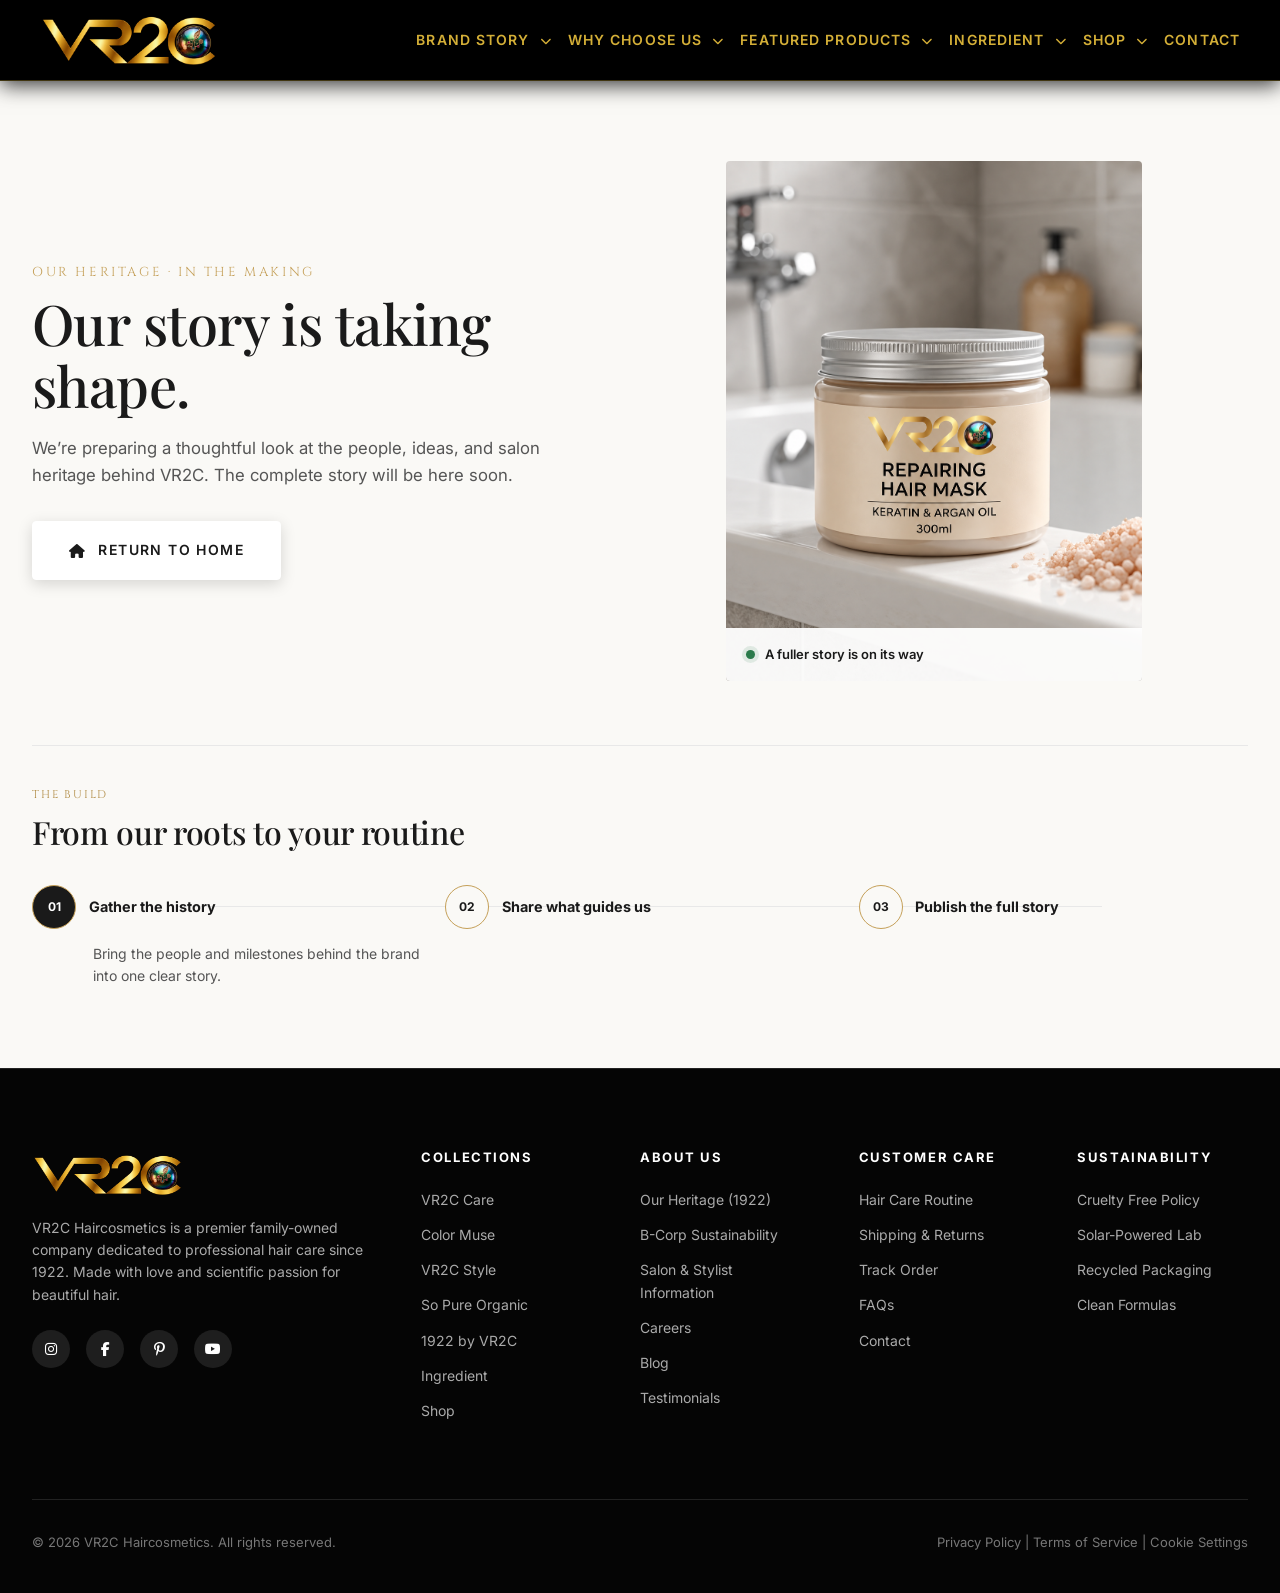
==== commit 4c8477b4: "add new changes" ====
--- a/brand-story.html
+++ b/brand-story.html
@@ -1,8 +1,5 @@
 <!DOCTYPE html>
 <html lang="en">
-
-<!-- Mirrored from vr2c-landing.vercel.app/brand-story.html by HTTrack Website Copier/3.x [XR&CO'2014], Thu, 15 Oct 2026 17:12:42 GMT -->
-<!-- Added by HTTrack --><meta http-equiv="content-type" content="text/html;charset=utf-8" /><!-- /Added by HTTrack -->
 <head>
   <meta charset="UTF-8" />
   <meta name="viewport" content="width=device-width, initial-scale=1.0" />
@@ -49,7 +46,7 @@
         </div>
       </nav>
 
-      <a href="index-2.html" class="header-logo" aria-label="VR2C Haircosmetics Home">
+      <a href="index.html" class="header-logo" aria-label="VR2C Haircosmetics Home">
         <img src="assets/vr2c_logo.png" alt="VR2C Haircosmetics logo" class="header-logo-image" />
       </a>
 
@@ -88,7 +85,7 @@
             <span class="section-subtitle">OUR HERITAGE · IN THE MAKING</span>
             <h1 id="comingSoonTitle">Our story is taking shape.</h1>
             <p>We’re preparing a thoughtful look at the people, ideas, and salon heritage behind VR2C. The complete story will be here soon.</p>
-            <a href="index-2.html" class="btn-primary"><i class="fas fa-house" aria-hidden="true"></i> Return to Home</a>
+            <a href="index.html" class="btn-primary"><i class="fas fa-house" aria-hidden="true"></i> Return to Home</a>
           </div>
           <figure class="coming-soon-visual">
             <img src="assets/1000134047.png" alt="VR2C repairing hair mask with keratin and argan oil" />
@@ -147,8 +144,7 @@
           <ul class="footer-menu">
             <li><a href="brand-story.html#story">Our Heritage (1922)</a></li>
             <li><a href="why-choose-us.html#standards">B-Corp Sustainability</a></li>
-            <li><a href="index-2.html#salonFinder">Salon Finder</a></li>
-            <li><a href="index-2.html#proSection">For Stylists & Pros</a></li>
+            <li><a href="index.html#salon">Salon &amp; Stylist Information</a></li>
             <li><a href="contact-us.html#contact-form">Careers</a></li>
             <li><a href="newsletter.html#journal">Blog</a></li>
             <li><a href="testimonials.html#client-stories">Testimonials</a></li>
@@ -157,7 +153,7 @@
         <div>
           <h4 class="footer-heading">Customer Care</h4>
           <ul class="footer-menu">
-            <li><a href="index-2.html#hairQuiz">Hair Routine Quiz</a></li>
+            <li><a href="index.html#routine">Hair Care Routine</a></li>
             <li><a href="contact-us.html#contact-form">Shipping & Returns</a></li>
             <li><a href="contact-us.html#contact-form">Track Order</a></li>
             <li><a href="contact-us.html#contact-form">FAQs</a></li>
@@ -182,6 +178,4 @@
   </footer>
   <script src="app.js"></script>
 </body>
-
-<!-- Mirrored from vr2c-landing.vercel.app/brand-story.html by HTTrack Website Copier/3.x [XR&CO'2014], Thu, 15 Oct 2026 17:12:42 GMT -->
 </html>
--- a/styles.css
+++ b/styles.css
@@ -301,10 +301,24 @@
   font-size: 1.5rem;
   color: var(--color-dark);
   margin-left: auto;
+  flex: 0 0 44px;
   width: 44px;
+  min-width: 44px;
   height: 44px;
+  padding: 0;
+  appearance: none;
+  border: 1px solid transparent;
+  border-radius: 8px;
+  background: transparent;
   align-items: center;
   justify-content: center;
+  cursor: pointer;
+  transition: color 0.2s ease, background-color 0.2s ease, border-color 0.2s ease, transform 0.2s ease;
+}
+
+.mobile-menu-btn i {
+  display: block;
+  line-height: 1;
 }
 
 .mobile-nav-drawer {
@@ -315,7 +329,10 @@
   right: 0;
   z-index: 1000;
   max-height: calc(100vh - var(--header-height));
+  max-height: calc(100dvh - var(--header-height));
   overflow-y: auto;
+  overscroll-behavior: contain;
+  -webkit-overflow-scrolling: touch;
   padding: 0.75rem 1.5rem 1.25rem;
   background: #FFFFFF;
   border-top: 1px solid var(--color-border);
@@ -2394,6 +2411,7 @@
   }
   .mobile-nav-drawer {
     max-height: calc(100vh - 68px);
+    max-height: calc(100dvh - 68px);
     padding: 0.75rem 1.25rem 1.25rem;
   }
   .mobile-nav-drawer.active {
@@ -2713,6 +2731,19 @@
 
 .mobile-menu-btn {
   color: #D4AF37 !important;
+  border-color: rgba(212, 175, 55, 0.55);
+  background-color: rgba(255, 255, 255, 0.04);
+}
+
+.mobile-menu-btn:hover,
+.mobile-menu-btn[aria-expanded="true"] {
+  color: #080808 !important;
+  background-color: #D4AF37;
+  border-color: #D4AF37;
+}
+
+.mobile-menu-btn:active {
+  transform: scale(0.96);
 }
 
 .mobile-nav-drawer {
@@ -3307,6 +3338,14 @@
   margin-bottom: 1.2rem;
 }
 
+.product-detail-shell--long-strong .detail-category,
+.product-detail-shell--long-strong .detail-title,
+.product-detail-shell--long-strong .detail-rating,
+.product-detail-shell--long-strong .detail-rating span,
+.product-detail-shell--long-strong .detail-description {
+  color: #FFFFFF;
+}
+
 .detail-cta-panel {
   margin-top: 1rem;
   padding: 1.1rem 1.2rem;
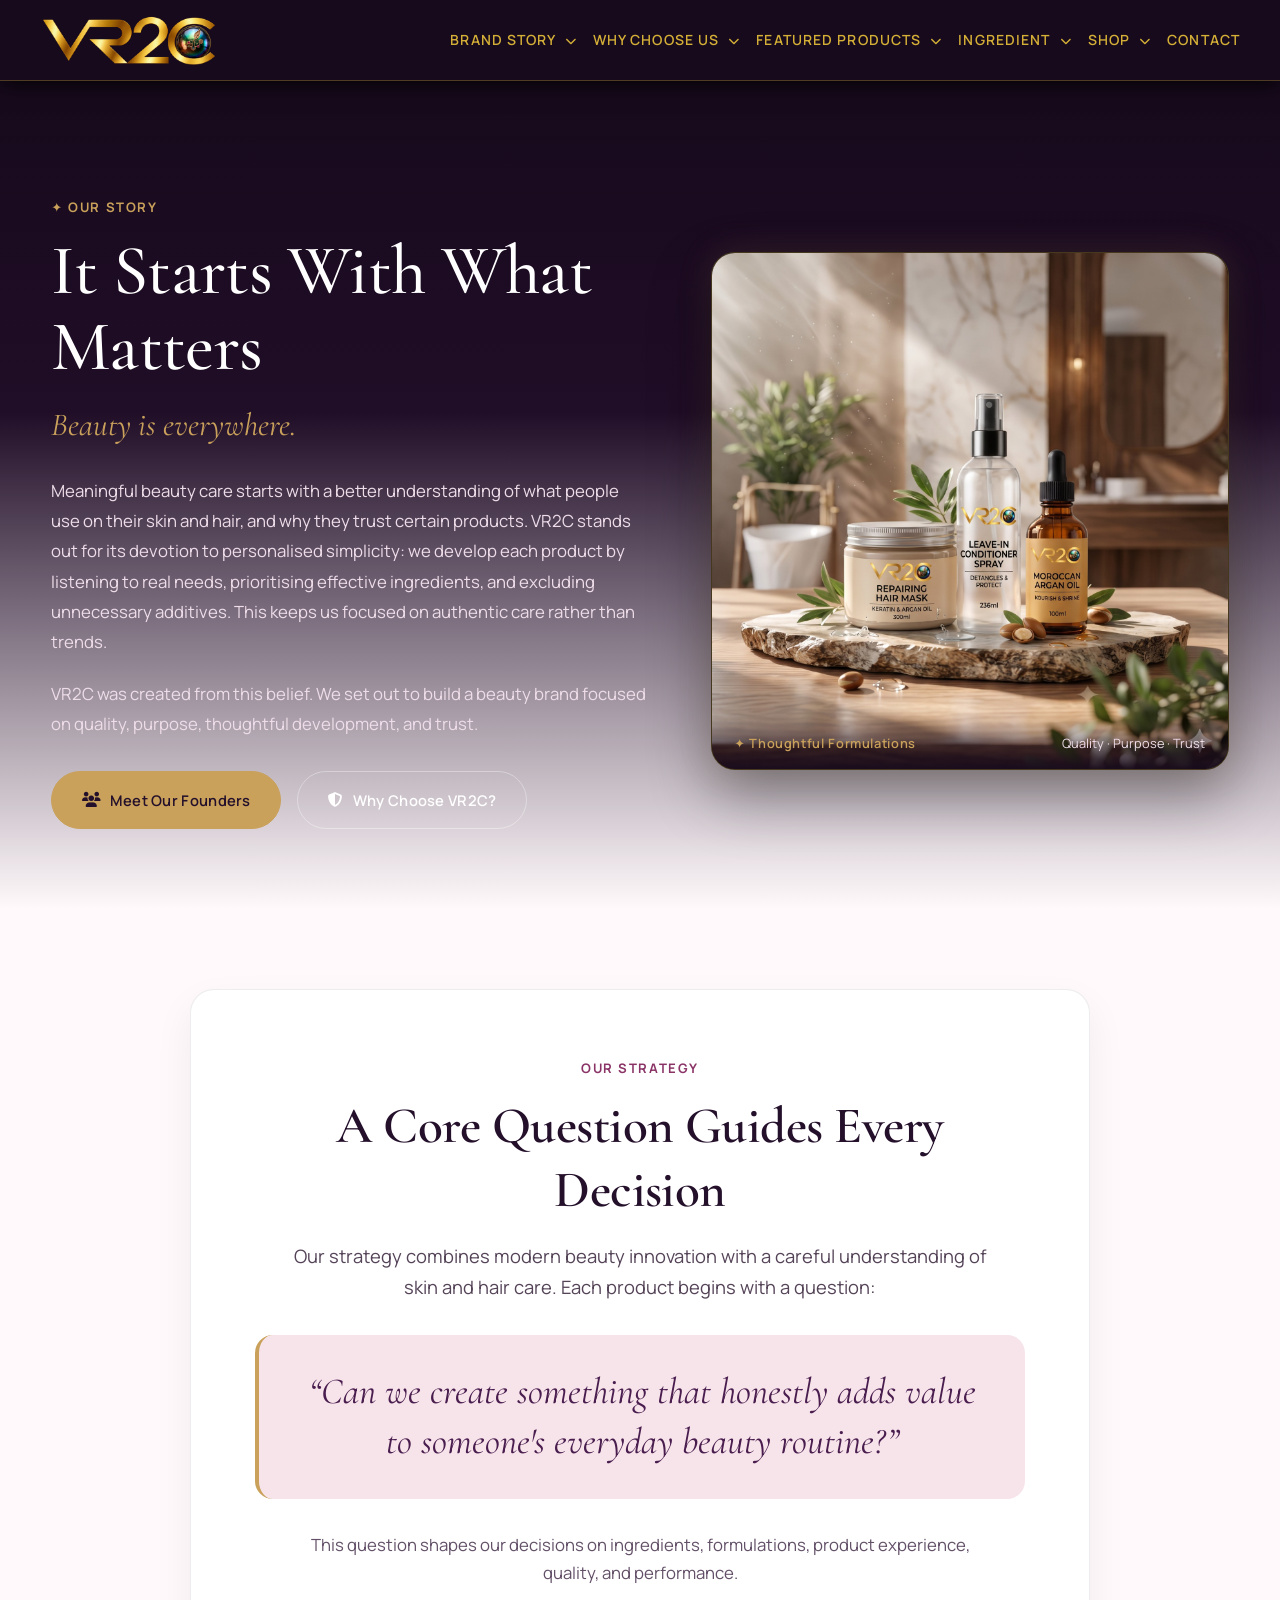
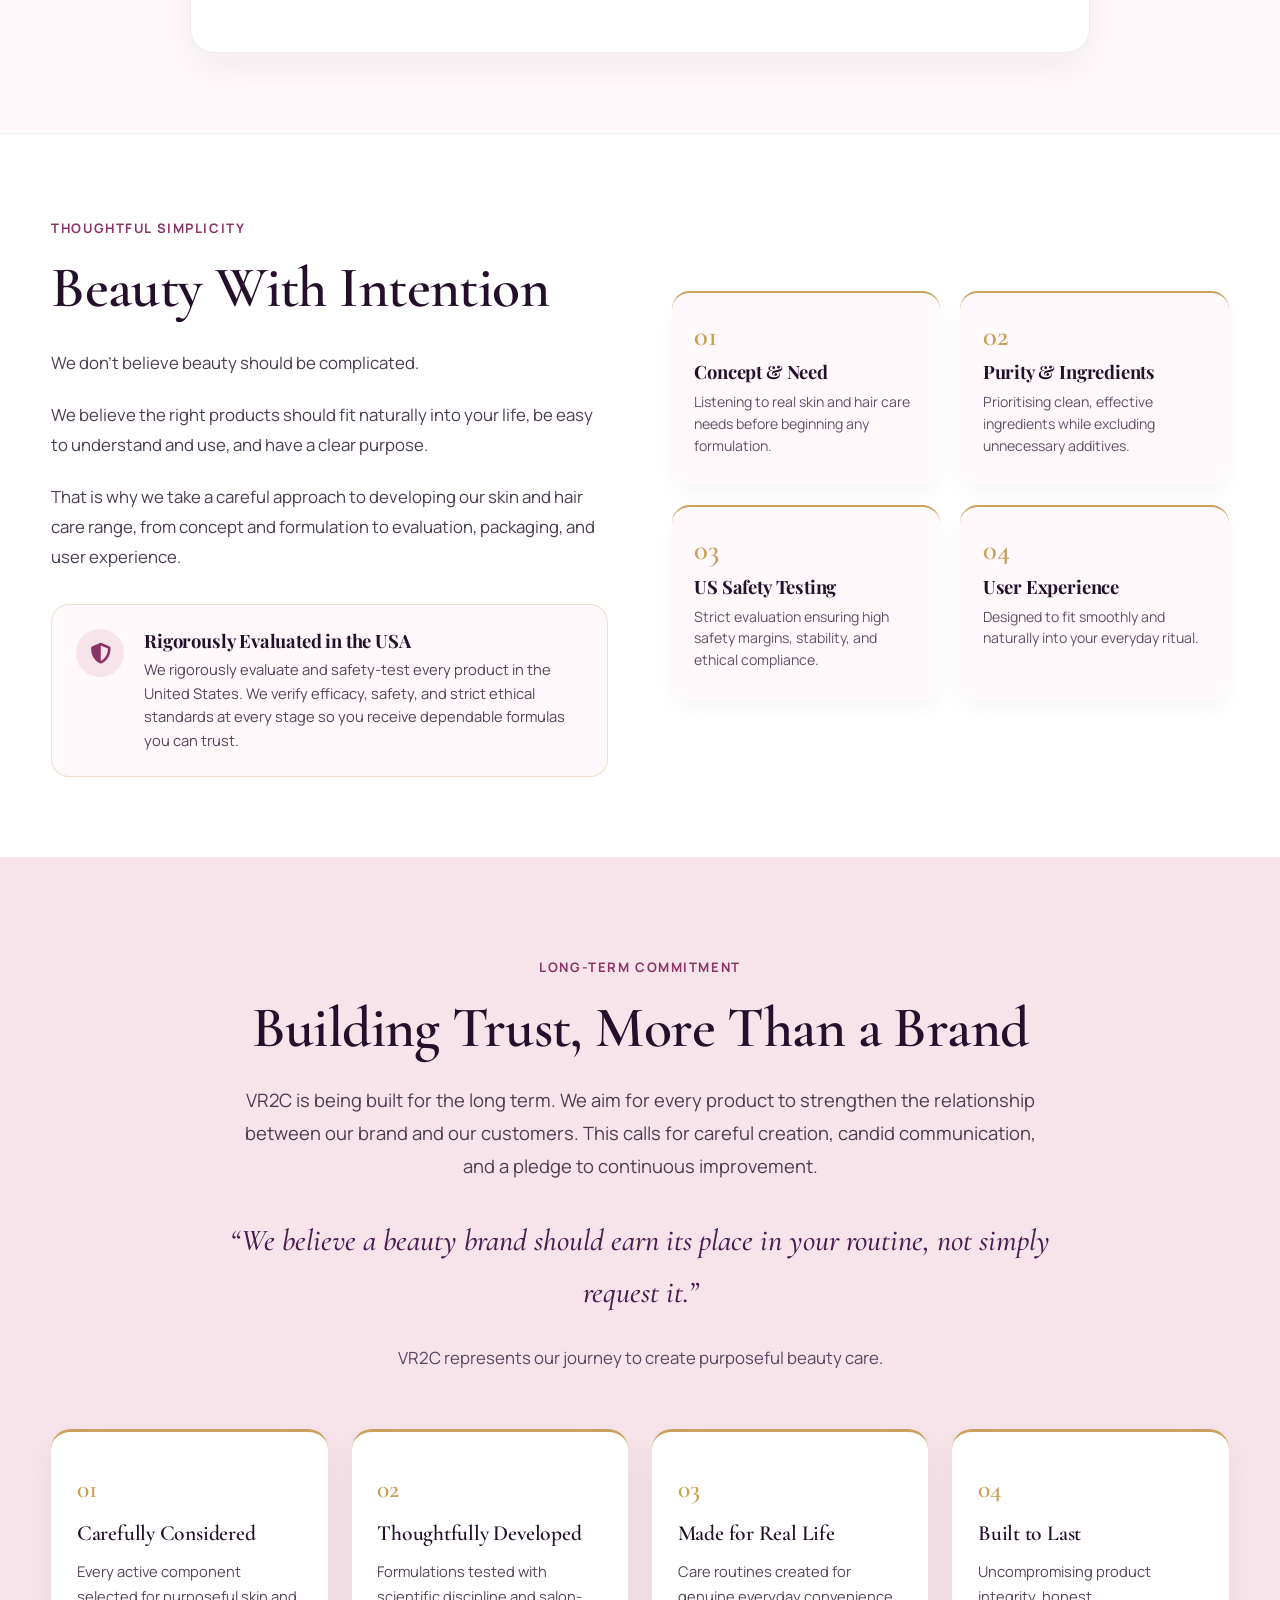
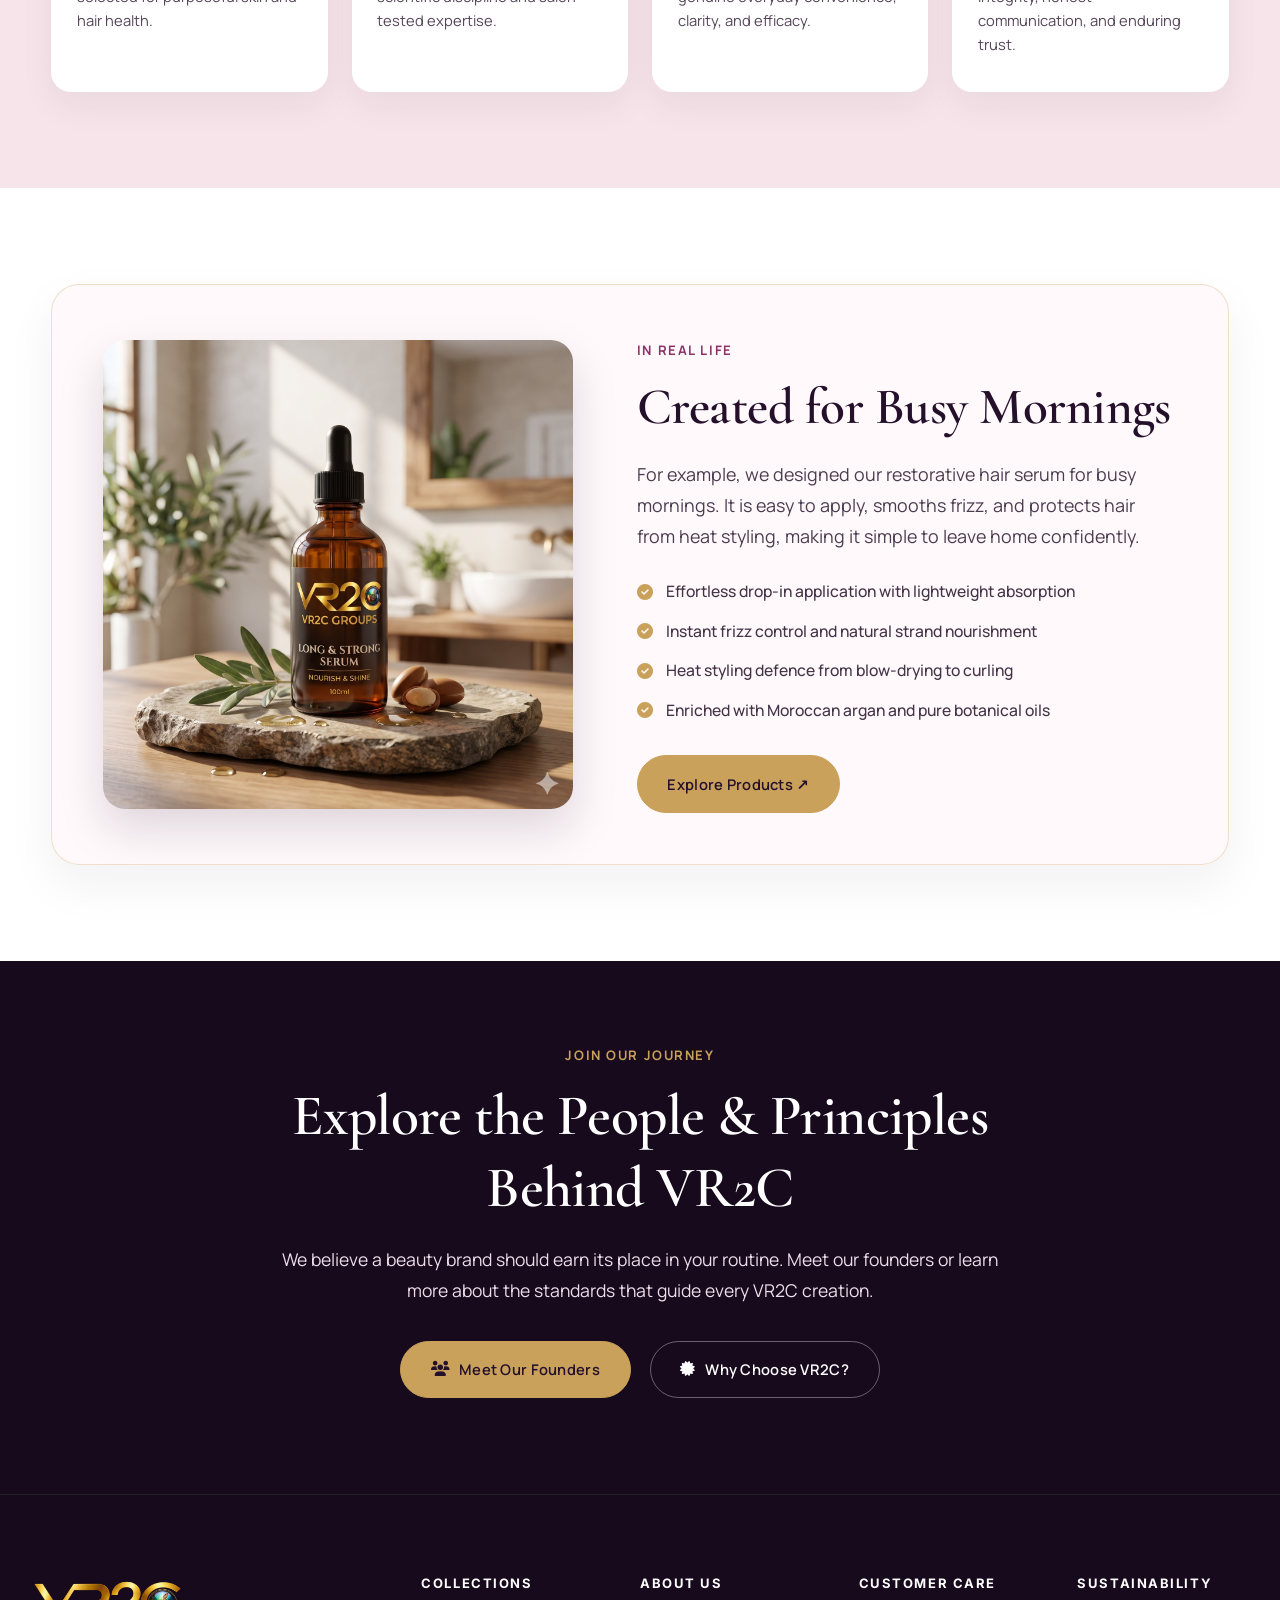
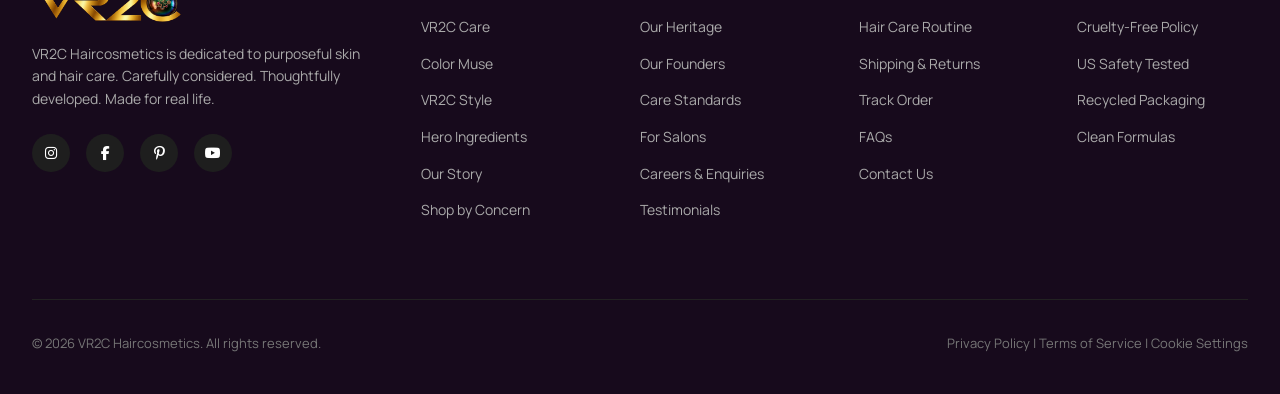
==== commit c698f966: "Implement brand story page with user copy, principles, and real-life product showcase" ====
--- a/brand-story.html
+++ b/brand-story.html
@@ -3,10 +3,592 @@
 <head>
   <meta charset="UTF-8" />
   <meta name="viewport" content="width=device-width, initial-scale=1.0" />
-  <title>Brand Story | VR2C Haircosmetics</title>
-  <meta name="description" content="Learn about the heritage, values, and Dutch hair science behind VR2C Haircosmetics." />
+  <title>Our Story | VR2C Haircosmetics</title>
+  <meta name="description" content="Discover the VR2C story: thoughtful beauty care guided by purpose, clean ingredients, rigorous US testing, and authentic simplicity." />
+  <link rel="icon" type="image/svg+xml" href="assets/v2c-favicon.svg">
+  
+  <link rel="preconnect" href="https://fonts.googleapis.com">
+  <link rel="preconnect" href="https://fonts.gstatic.com" crossorigin>
+  <link href="https://fonts.googleapis.com/css2?family=Cormorant+Garamond:ital,wght@0,400;0,500;0,600;1,400;1,600&family=Manrope:wght@300;400;500;600;700&display=swap" rel="stylesheet">
   <link rel="stylesheet" href="https://cdnjs.cloudflare.com/ajax/libs/font-awesome/6.4.0/css/all.min.css" />
   <link rel="stylesheet" href="styles.css" />
+
+  <style>
+    :root {
+      --story-ink: #24102b;
+      --story-plum: #4a1d4f;
+      --story-mulberry: #8a3366;
+      --story-blush: #f7e4ea;
+      --story-pearl: #fff9fb;
+      --story-gold: #c9a15b;
+      --story-gold-hover: #b58d47;
+      --story-font-serif: 'Cormorant Garamond', Georgia, serif;
+      --story-font-sans: 'Manrope', -apple-system, BlinkMacSystemFont, system-ui, sans-serif;
+    }
+
+    body {
+      font-family: var(--story-font-sans);
+      color: var(--story-ink);
+      background: var(--story-pearl);
+      line-height: 1.7;
+    }
+
+    .story-page {
+      overflow-x: hidden;
+    }
+
+    .story-container {
+      width: min(1200px, 92%);
+      margin: 0 auto;
+    }
+
+    .story-kicker {
+      display: inline-block;
+      font-size: 0.82rem;
+      font-weight: 700;
+      color: var(--story-mulberry);
+      letter-spacing: 0.12em;
+      text-transform: uppercase;
+      margin-bottom: 0.9rem;
+    }
+
+    .story-paragraph {
+      font-size: 1.05rem;
+      color: #4b3d50;
+      line-height: 1.8;
+      margin-bottom: 1.35rem;
+    }
+
+    .story-btn-primary,
+    .story-btn-secondary {
+      display: inline-flex;
+      align-items: center;
+      gap: 0.6rem;
+      padding: 0.95rem 1.85rem;
+      border-radius: 999px;
+      font-weight: 600;
+      font-size: 0.92rem;
+      letter-spacing: 0.02em;
+      text-decoration: none;
+      transition: all 0.3s ease;
+      cursor: pointer;
+    }
+
+    .story-btn-primary {
+      background: var(--story-gold);
+      color: var(--story-ink);
+      border: 1px solid var(--story-gold);
+    }
+
+    .story-btn-primary:hover {
+      background: #fff;
+      color: var(--story-ink);
+      border-color: var(--story-gold);
+      transform: translateY(-2px);
+      box-shadow: 0 8px 24px rgba(201, 161, 91, 0.25);
+    }
+
+    .story-btn-secondary {
+      background: transparent;
+      color: var(--story-ink);
+      border: 1px solid rgba(36, 16, 43, 0.25);
+    }
+
+    .story-btn-secondary:hover {
+      background: rgba(36, 16, 43, 0.06);
+      border-color: var(--story-ink);
+      transform: translateY(-2px);
+    }
+
+    /* 1. HERO SECTION */
+    .story-hero-section {
+      padding: 7rem 0 5rem;
+      background: linear-gradient(180deg, #170a1c 0%, #200d27 40%, var(--story-pearl) 100%);
+      color: #fff;
+      position: relative;
+    }
+
+    .story-hero-grid {
+      display: grid;
+      grid-template-columns: 1.15fr 1fr;
+      gap: clamp(2.5rem, 5vw, 5rem);
+      align-items: center;
+    }
+
+    .story-hero-copy .story-kicker {
+      color: var(--story-gold);
+    }
+
+    .story-hero-copy .story-title {
+      font-family: var(--story-font-serif);
+      font-size: clamp(2.8rem, 5.5vw, 4.8rem);
+      line-height: 1.08;
+      font-weight: 500;
+      letter-spacing: -0.01em;
+      margin-bottom: 0.8rem;
+      color: #ffffff;
+    }
+
+    .story-lead-quote {
+      font-family: var(--story-font-serif);
+      font-size: clamp(1.4rem, 2.5vw, 2rem);
+      font-style: italic;
+      color: var(--story-gold);
+      margin-bottom: 1.5rem;
+      font-weight: 400;
+    }
+
+    .story-hero-copy .story-paragraph {
+      color: #eedde9;
+    }
+
+    .story-hero-actions {
+      display: flex;
+      gap: 1rem;
+      flex-wrap: wrap;
+      margin-top: 2rem;
+    }
+
+    .story-hero-actions .story-btn-secondary {
+      color: #ffffff;
+      border-color: rgba(255, 255, 255, 0.35);
+    }
+
+    .story-hero-actions .story-btn-secondary:hover {
+      background: rgba(255, 255, 255, 0.12);
+      border-color: #ffffff;
+    }
+
+    .story-hero-visual {
+      position: relative;
+    }
+
+    .story-image-card {
+      position: relative;
+      border-radius: 24px;
+      overflow: hidden;
+      background: #000;
+      border: 1px solid rgba(201, 161, 91, 0.35);
+      box-shadow: 0 25px 60px rgba(0, 0, 0, 0.4), 0 0 35px rgba(201, 161, 91, 0.15);
+      transition: transform 0.5s ease;
+    }
+
+    .story-image-card:hover {
+      transform: translateY(-4px);
+    }
+
+    .story-hero-img {
+      width: 100%;
+      height: 100%;
+      aspect-ratio: 1;
+      object-fit: cover;
+      display: block;
+    }
+
+    .story-visual-caption {
+      position: absolute;
+      bottom: 0;
+      left: 0;
+      right: 0;
+      display: flex;
+      justify-content: space-between;
+      align-items: center;
+      padding: 0.9rem 1.4rem;
+      background: linear-gradient(to top, rgba(23, 10, 28, 0.95), transparent);
+      color: #eedde9;
+      font-size: 0.8rem;
+    }
+
+    .story-visual-caption span:first-child {
+      color: var(--story-gold);
+      font-weight: 600;
+      letter-spacing: 0.05em;
+    }
+
+    /* 2. STRATEGY SECTION */
+    .story-strategy-section {
+      padding: 5rem 0;
+      background: var(--story-pearl);
+    }
+
+    .story-strategy-card {
+      max-width: 900px;
+      margin: 0 auto;
+      text-align: center;
+      background: #ffffff;
+      padding: clamp(2.5rem, 5vw, 4rem);
+      border-radius: 24px;
+      border: 1px solid rgba(36, 16, 43, 0.08);
+      box-shadow: 0 16px 40px rgba(36, 16, 43, 0.06);
+    }
+
+    .story-strategy-card h2 {
+      font-family: var(--story-font-serif);
+      font-size: clamp(2.2rem, 4vw, 3.2rem);
+      margin-bottom: 1.2rem;
+      color: var(--story-ink);
+    }
+
+    .story-strategy-text {
+      font-size: 1.15rem;
+      color: #554458;
+      max-width: 720px;
+      margin: 0 auto 2rem;
+      line-height: 1.7;
+    }
+
+    .story-core-question {
+      font-family: var(--story-font-serif);
+      font-size: clamp(1.6rem, 3vw, 2.3rem);
+      font-style: italic;
+      line-height: 1.35;
+      color: var(--story-plum);
+      background: var(--story-blush);
+      padding: 2rem 2.5rem;
+      border-radius: 18px;
+      border-left: 4px solid var(--story-gold);
+      margin: 2rem 0;
+    }
+
+    .story-strategy-subtext {
+      font-size: 1.05rem;
+      color: #635068;
+      max-width: 700px;
+      margin: 0 auto;
+    }
+
+    /* 3. INTENTION SECTION */
+    .story-intention-section {
+      padding: 5rem 0;
+      background: #ffffff;
+      border-top: 1px solid rgba(36, 16, 43, 0.06);
+    }
+
+    .story-intention-grid {
+      display: grid;
+      grid-template-columns: 1fr 1fr;
+      gap: clamp(2.5rem, 5vw, 5rem);
+      align-items: center;
+    }
+
+    .story-intention-content h2 {
+      font-family: var(--story-font-serif);
+      font-size: clamp(2.4rem, 4.5vw, 3.6rem);
+      margin-bottom: 1.4rem;
+      color: var(--story-ink);
+    }
+
+    .story-safety-card {
+      display: flex;
+      gap: 1.25rem;
+      align-items: flex-start;
+      margin-top: 2rem;
+      padding: 1.5rem;
+      background: var(--story-pearl);
+      border-radius: 18px;
+      border: 1px solid rgba(201, 161, 91, 0.3);
+    }
+
+    .story-safety-icon {
+      width: 48px;
+      height: 48px;
+      flex-shrink: 0;
+      border-radius: 50%;
+      background: var(--story-blush);
+      color: var(--story-mulberry);
+      display: grid;
+      place-items: center;
+      font-size: 1.3rem;
+    }
+
+    .story-safety-text h3 {
+      font-size: 1.15rem;
+      font-weight: 700;
+      color: var(--story-ink);
+      margin-bottom: 0.35rem;
+    }
+
+    .story-safety-text p {
+      font-size: 0.92rem;
+      color: #554458;
+      line-height: 1.6;
+      margin: 0;
+    }
+
+    .story-intention-cards {
+      display: grid;
+      grid-template-columns: 1fr 1fr;
+      gap: 1.25rem;
+    }
+
+    .story-pillar-item {
+      background: var(--story-pearl);
+      padding: 1.8rem 1.4rem;
+      border-radius: 18px;
+      border-top: 2px solid var(--story-gold);
+      box-shadow: 0 10px 25px rgba(36, 16, 43, 0.04);
+      transition: transform 0.3s ease;
+    }
+
+    .story-pillar-item:hover {
+      transform: translateY(-3px);
+    }
+
+    .pillar-num {
+      font-family: var(--story-font-serif);
+      font-size: 1.8rem;
+      color: var(--story-gold);
+      font-weight: 600;
+      line-height: 1;
+      margin-bottom: 0.6rem;
+    }
+
+    .story-pillar-item h3 {
+      font-size: 1.15rem;
+      font-weight: 700;
+      color: var(--story-ink);
+      margin-bottom: 0.5rem;
+    }
+
+    .story-pillar-item p {
+      font-size: 0.88rem;
+      color: #635068;
+      line-height: 1.55;
+      margin: 0;
+    }
+
+    /* 4. TRUST SECTION */
+    .story-trust-section {
+      padding: 6rem 0;
+      background: var(--story-blush);
+      text-align: center;
+    }
+
+    .story-trust-header {
+      max-width: 820px;
+      margin: 0 auto 3.5rem;
+    }
+
+    .story-trust-header h2 {
+      font-family: var(--story-font-serif);
+      font-size: clamp(2.4rem, 4.5vw, 3.8rem);
+      margin-bottom: 1.2rem;
+      color: var(--story-ink);
+    }
+
+    .story-trust-intro {
+      font-size: 1.15rem;
+      color: #4b3d50;
+      line-height: 1.8;
+      margin-bottom: 1.5rem;
+    }
+
+    .story-trust-highlight {
+      font-family: var(--story-font-serif);
+      font-size: clamp(1.4rem, 2.5vw, 1.9rem);
+      font-style: italic;
+      color: var(--story-plum);
+      font-weight: 500;
+      padding: 0.5rem 0;
+    }
+
+    .story-values-grid {
+      display: grid;
+      grid-template-columns: repeat(4, 1fr);
+      gap: 1.5rem;
+      text-align: left;
+    }
+
+    .story-value-card {
+      background: #ffffff;
+      padding: 2.2rem 1.6rem;
+      border-radius: 20px;
+      box-shadow: 0 14px 35px rgba(36, 16, 43, 0.06);
+      border-top: 3px solid var(--story-gold);
+      display: flex;
+      flex-direction: column;
+      transition: transform 0.3s ease;
+    }
+
+    .story-value-card:hover {
+      transform: translateY(-4px);
+    }
+
+    .story-value-badge {
+      font-family: var(--story-font-serif);
+      font-size: 1.6rem;
+      color: var(--story-gold);
+      font-weight: 600;
+      margin-bottom: 0.6rem;
+    }
+
+    .story-value-card h3 {
+      font-size: 1.35rem;
+      font-family: var(--story-font-serif);
+      font-weight: 600;
+      color: var(--story-ink);
+      margin-bottom: 0.75rem;
+    }
+
+    .story-value-card p {
+      font-size: 0.92rem;
+      color: #554458;
+      line-height: 1.65;
+      margin: 0;
+    }
+
+    /* 5. EXAMPLE SPOTLIGHT */
+    .story-example-section {
+      padding: 6rem 0;
+      background: #ffffff;
+    }
+
+    .story-example-card {
+      display: grid;
+      grid-template-columns: 1fr 1.15fr;
+      gap: clamp(2.5rem, 5vw, 4.5rem);
+      align-items: center;
+      background: var(--story-pearl);
+      border-radius: 28px;
+      padding: clamp(2rem, 4vw, 3.5rem);
+      border: 1px solid rgba(201, 161, 91, 0.3);
+      box-shadow: 0 20px 50px rgba(36, 16, 43, 0.06);
+    }
+
+    .story-example-visual {
+      position: relative;
+      border-radius: 22px;
+      overflow: hidden;
+      box-shadow: 0 20px 45px rgba(36, 16, 43, 0.15);
+    }
+
+    .story-example-img {
+      width: 100%;
+      height: 100%;
+      aspect-ratio: 1;
+      object-fit: cover;
+      display: block;
+    }
+
+    .story-example-content h2 {
+      font-family: var(--story-font-serif);
+      font-size: clamp(2.2rem, 4vw, 3.2rem);
+      color: var(--story-ink);
+      margin-bottom: 1.2rem;
+    }
+
+    .story-example-lead {
+      font-size: 1.12rem;
+      color: #4b3d50;
+      line-height: 1.75;
+      margin-bottom: 1.6rem;
+    }
+
+    .story-example-list {
+      list-style: none;
+      padding: 0;
+      margin: 0 0 2rem;
+      display: grid;
+      gap: 0.8rem;
+    }
+
+    .story-example-list li {
+      display: flex;
+      align-items: center;
+      gap: 0.8rem;
+      font-size: 0.98rem;
+      color: #433347;
+      font-weight: 500;
+    }
+
+    .story-example-list li i {
+      color: var(--story-gold);
+      font-size: 1rem;
+    }
+
+    /* 6. CTA SECTION */
+    .story-cta-section {
+      padding: 5rem 0 6rem;
+      background: #170a1c;
+      color: #ffffff;
+      text-align: center;
+    }
+
+    .story-cta-box {
+      max-width: 760px;
+      margin: 0 auto;
+    }
+
+    .story-cta-box h2 {
+      font-family: var(--story-font-serif);
+      font-size: clamp(2.4rem, 4.5vw, 3.6rem);
+      margin-bottom: 1.2rem;
+      color: #ffffff;
+    }
+
+    .story-cta-box p {
+      font-size: 1.1rem;
+      color: #eedde9;
+      line-height: 1.75;
+      margin-bottom: 2.2rem;
+    }
+
+    .story-cta-buttons {
+      display: flex;
+      gap: 1.2rem;
+      justify-content: center;
+      flex-wrap: wrap;
+    }
+
+    .story-cta-buttons .story-btn-secondary {
+      color: #ffffff;
+      border-color: rgba(255, 255, 255, 0.35);
+    }
+
+    .story-cta-buttons .story-btn-secondary:hover {
+      background: rgba(255, 255, 255, 0.12);
+      border-color: #ffffff;
+    }
+
+    /* RESPONSIVE */
+    @media (max-width: 980px) {
+      .story-hero-grid,
+      .story-intention-grid,
+      .story-example-card {
+        grid-template-columns: 1fr;
+        gap: 2.5rem;
+      }
+
+      .story-values-grid {
+        grid-template-columns: repeat(2, 1fr);
+      }
+
+      .story-hero-section {
+        padding: 5.5rem 0 4rem;
+      }
+    }
+
+    @media (max-width: 580px) {
+      .story-intention-cards {
+        grid-template-columns: 1fr;
+      }
+
+      .story-values-grid {
+        grid-template-columns: 1fr;
+      }
+
+      .story-hero-actions,
+      .story-cta-buttons {
+        flex-direction: column;
+      }
+
+      .story-btn-primary,
+      .story-btn-secondary {
+        width: 100%;
+        justify-content: center;
+      }
+    }
+  </style>
 </head>
 <body>
   <header class="main-header">
@@ -16,7 +598,7 @@
           <a href="brand-story.html" class="nav-link">Brand Story <i class="fas fa-chevron-down" style="font-size: 0.7rem; margin-left: 0.3rem;"></i></a>
           <div class="dropdown-menu">
             <a href="brand-story.html#story" class="dropdown-item">Our Story</a>
-            <a href="brand-story.html#story" class="dropdown-item">Founder & Company Story</a>
+            <a href="index.html#founders" class="dropdown-item">Meet Our Founders</a>
             <a href="brand-story.html#values" class="dropdown-item">Our Values</a>
           </div>
         </div>
@@ -77,39 +659,195 @@
     </nav>
   </header>
 
-  <main>
-    <section class="coming-soon-page" aria-labelledby="comingSoonTitle">
-      <div class="container">
-        <div class="coming-soon-hero" id="story">
-          <div class="coming-soon-copy">
-            <span class="section-subtitle">OUR HERITAGE · IN THE MAKING</span>
-            <h1 id="comingSoonTitle">Our story is taking shape.</h1>
-            <p>We’re preparing a thoughtful look at the people, ideas, and salon heritage behind VR2C. The complete story will be here soon.</p>
-            <a href="index.html" class="btn-primary"><i class="fas fa-house" aria-hidden="true"></i> Return to Home</a>
-          </div>
-          <figure class="coming-soon-visual">
-            <img src="assets/1000134047.png" alt="VR2C repairing hair mask with keratin and argan oil" />
-            <figcaption><span class="coming-soon-pulse"></span> A fuller story is on its way</figcaption>
-          </figure>
-        </div>
-        <section class="coming-soon-roadmap" aria-label="Brand story roadmap">
-          <p class="roadmap-kicker">THE BUILD</p>
-          <h2>From our roots to your routine</h2>
-          <div class="roadmap-steps">
-            <details class="roadmap-step" open>
-              <summary><span class="roadmap-number">01</span><span class="roadmap-title">Gather the history</span></summary>
-              <p>Bring the people and milestones behind the brand into one clear story.</p>
-            </details>
-            <details class="roadmap-step" id="values">
-              <summary><span class="roadmap-number">02</span><span class="roadmap-title">Share what guides us</span></summary>
-              <p>Connect our heritage to the care, craft, and values behind each ritual.</p>
-            </details>
-            <details class="roadmap-step">
-              <summary><span class="roadmap-number">03</span><span class="roadmap-title">Publish the full story</span></summary>
-              <p>The complete Brand Story will appear here when it’s ready.</p>
-            </details>
-          </div>
-        </section>
+  <main class="story-page">
+    <!-- 1. HERO SECTION -->
+    <section class="story-hero-section" id="story">
+      <div class="story-container">
+        <div class="story-hero-grid">
+          <div class="story-hero-copy">
+            <span class="story-kicker">✦ OUR STORY</span>
+            <h1 class="story-title">It Starts With What Matters</h1>
+            <p class="story-lead-quote">Beauty is everywhere.</p>
+            <p class="story-paragraph">
+              Meaningful beauty care starts with a better understanding of what people use on their skin and hair, and why they trust certain products. VR2C stands out for its devotion to personalised simplicity: we develop each product by listening to real needs, prioritising effective ingredients, and excluding unnecessary additives. This keeps us focused on authentic care rather than trends.
+            </p>
+            <p class="story-paragraph">
+              VR2C was created from this belief. We set out to build a beauty brand focused on quality, purpose, thoughtful development, and trust.
+            </p>
+            <div class="story-hero-actions">
+              <a href="index.html#founders" class="story-btn-primary"><i class="fas fa-users" aria-hidden="true"></i> Meet Our Founders</a>
+              <a href="why-choose-us.html" class="story-btn-secondary"><i class="fas fa-shield-alt" aria-hidden="true"></i> Why Choose VR2C?</a>
+            </div>
+          </div>
+          <div class="story-hero-visual">
+            <div class="story-image-card">
+              <img src="assets/bodyimage(3).jpeg" alt="VR2C handcrafted hair and skin care collection" class="story-hero-img">
+              <div class="story-visual-caption">
+                <span>✦ Thoughtful Formulations</span>
+                <span>Quality · Purpose · Trust</span>
+              </div>
+            </div>
+          </div>
+        </div>
+      </div>
+    </section>
+
+    <!-- 2. GUIDING STRATEGY & THE CORE QUESTION -->
+    <section class="story-strategy-section">
+      <div class="story-container">
+        <div class="story-strategy-card">
+          <span class="story-kicker">OUR STRATEGY</span>
+          <h2>A Core Question Guides Every Decision</h2>
+          <p class="story-strategy-text">
+            Our strategy combines modern beauty innovation with a careful understanding of skin and hair care. Each product begins with a question:
+          </p>
+          <blockquote class="story-core-question">
+            “Can we create something that honestly adds value to someone's everyday beauty routine?”
+          </blockquote>
+          <p class="story-strategy-subtext">
+            This question shapes our decisions on ingredients, formulations, product experience, quality, and performance.
+          </p>
+        </div>
+      </div>
+    </section>
+
+    <!-- 3. BEAUTY WITH INTENTION -->
+    <section class="story-intention-section">
+      <div class="story-container">
+        <div class="story-intention-grid">
+          <div class="story-intention-content">
+            <span class="story-kicker">THOUGHTFUL SIMPLICITY</span>
+            <h2>Beauty With Intention</h2>
+            <p class="story-paragraph">
+              We don't believe beauty should be complicated.
+            </p>
+            <p class="story-paragraph">
+              We believe the right products should fit naturally into your life, be easy to understand and use, and have a clear purpose.
+            </p>
+            <p class="story-paragraph">
+              That is why we take a careful approach to developing our skin and hair care range, from concept and formulation to evaluation, packaging, and user experience.
+            </p>
+            
+            <div class="story-safety-card">
+              <div class="story-safety-icon">
+                <i class="fas fa-shield-halved" aria-hidden="true"></i>
+              </div>
+              <div class="story-safety-text">
+                <h3>Rigorously Evaluated in the USA</h3>
+                <p>We rigorously evaluate and safety-test every product in the United States. We verify efficacy, safety, and strict ethical standards at every stage so you receive dependable formulas you can trust.</p>
+              </div>
+            </div>
+          </div>
+
+          <div class="story-intention-cards">
+            <div class="story-pillar-item">
+              <div class="pillar-num">01</div>
+              <h3>Concept &amp; Need</h3>
+              <p>Listening to real skin and hair care needs before beginning any formulation.</p>
+            </div>
+            <div class="story-pillar-item">
+              <div class="pillar-num">02</div>
+              <h3>Purity &amp; Ingredients</h3>
+              <p>Prioritising clean, effective ingredients while excluding unnecessary additives.</p>
+            </div>
+            <div class="story-pillar-item">
+              <div class="pillar-num">03</div>
+              <h3>US Safety Testing</h3>
+              <p>Strict evaluation ensuring high safety margins, stability, and ethical compliance.</p>
+            </div>
+            <div class="story-pillar-item">
+              <div class="pillar-num">04</div>
+              <h3>User Experience</h3>
+              <p>Designed to fit smoothly and naturally into your everyday ritual.</p>
+            </div>
+          </div>
+        </div>
+      </div>
+    </section>
+
+    <!-- 4. BUILDING TRUST & BRAND COMMITMENT -->
+    <section class="story-trust-section" id="values">
+      <div class="story-container">
+        <div class="story-trust-header">
+          <span class="story-kicker">LONG-TERM COMMITMENT</span>
+          <h2>Building Trust, More Than a Brand</h2>
+          <p class="story-trust-intro">
+            VR2C is being built for the long term. We aim for every product to strengthen the relationship between our brand and our customers. This calls for careful creation, candid communication, and a pledge to continuous improvement.
+          </p>
+          <p class="story-trust-highlight">
+            “We believe a beauty brand should earn its place in your routine, not simply request it.”
+          </p>
+          <p class="story-paragraph" style="margin-top: 1rem; color: #5b4660;">
+            VR2C represents our journey to create purposeful beauty care.
+          </p>
+        </div>
+
+        <div class="story-values-grid">
+          <div class="story-value-card">
+            <span class="story-value-badge">01</span>
+            <h3>Carefully Considered</h3>
+            <p>Every active component selected for purposeful skin and hair health.</p>
+          </div>
+          <div class="story-value-card">
+            <span class="story-value-badge">02</span>
+            <h3>Thoughtfully Developed</h3>
+            <p>Formulations tested with scientific discipline and salon-tested expertise.</p>
+          </div>
+          <div class="story-value-card">
+            <span class="story-value-badge">03</span>
+            <h3>Made for Real Life</h3>
+            <p>Care routines created for genuine everyday convenience, clarity, and efficacy.</p>
+          </div>
+          <div class="story-value-card">
+            <span class="story-value-badge">04</span>
+            <h3>Built to Last</h3>
+            <p>Uncompromising product integrity, honest communication, and enduring trust.</p>
+          </div>
+        </div>
+      </div>
+    </section>
+
+    <!-- 5. REAL-LIFE EXAMPLE SPOTLIGHT -->
+    <section class="story-example-section">
+      <div class="story-container">
+        <div class="story-example-card">
+          <div class="story-example-visual">
+            <img src="assets/bodyimage(5).jpeg" alt="VR2C restorative hair serum" class="story-example-img">
+          </div>
+          <div class="story-example-content">
+            <span class="story-kicker">IN REAL LIFE</span>
+            <h2>Created for Busy Mornings</h2>
+            <p class="story-example-lead">
+              For example, we designed our restorative hair serum for busy mornings. It is easy to apply, smooths frizz, and protects hair from heat styling, making it simple to leave home confidently.
+            </p>
+            <ul class="story-example-list">
+              <li><i class="fas fa-check-circle" aria-hidden="true"></i> Effortless drop-in application with lightweight absorption</li>
+              <li><i class="fas fa-check-circle" aria-hidden="true"></i> Instant frizz control and natural strand nourishment</li>
+              <li><i class="fas fa-check-circle" aria-hidden="true"></i> Heat styling defence from blow-drying to curling</li>
+              <li><i class="fas fa-check-circle" aria-hidden="true"></i> Enriched with Moroccan argan and pure botanical oils</li>
+            </ul>
+            <div>
+              <a href="featured-products.html#collection" class="story-btn-primary">Explore Products ↗</a>
+            </div>
+          </div>
+        </div>
+      </div>
+    </section>
+
+    <!-- 6. FINAL CALL TO ACTION -->
+    <section class="story-cta-section">
+      <div class="story-container">
+        <div class="story-cta-box">
+          <span class="story-kicker" style="color: var(--story-gold);">JOIN OUR JOURNEY</span>
+          <h2>Explore the People &amp; Principles Behind VR2C</h2>
+          <p>
+            We believe a beauty brand should earn its place in your routine. Meet our founders or learn more about the standards that guide every VR2C creation.
+          </p>
+          <div class="story-cta-buttons">
+            <a href="index.html#founders" class="story-btn-primary"><i class="fas fa-users" aria-hidden="true"></i> Meet Our Founders</a>
+            <a href="why-choose-us.html" class="story-btn-secondary"><i class="fas fa-certificate" aria-hidden="true"></i> Why Choose VR2C?</a>
+          </div>
+        </div>
       </div>
     </section>
   </main>
@@ -119,12 +857,12 @@
       <div class="footer-grid">
         <div class="footer-brand">
           <img src="assets/vr2c_logo.png" alt="VR2C Haircosmetics logo" class="footer-logo-image" style="margin-bottom: 1rem;" />
-          <p>VR2C Haircosmetics is a premier family-owned company dedicated to professional hair care since 1922. Made with love and scientific passion for beautiful hair.</p>
+          <p>VR2C Haircosmetics is dedicated to purposeful skin and hair care. Carefully considered. Thoughtfully developed. Made for real life.</p>
           <div class="social-links">
-            <a href="#" class="social-icon"><i class="fab fa-instagram"></i></a>
-            <a href="#" class="social-icon"><i class="fab fa-facebook-f"></i></a>
-            <a href="#" class="social-icon"><i class="fab fa-pinterest-p"></i></a>
-            <a href="#" class="social-icon"><i class="fab fa-youtube"></i></a>
+            <a href="#" class="social-icon" aria-label="Instagram"><i class="fab fa-instagram"></i></a>
+            <a href="#" class="social-icon" aria-label="Facebook"><i class="fab fa-facebook-f"></i></a>
+            <a href="#" class="social-icon" aria-label="Pinterest"><i class="fab fa-pinterest-p"></i></a>
+            <a href="#" class="social-icon" aria-label="YouTube"><i class="fab fa-youtube"></i></a>
           </div>
         </div>
         <div>
@@ -133,20 +871,19 @@
             <li><a href="featured-products.html#collection">VR2C Care</a></li>
             <li><a href="featured-products.html#collection">Color Muse</a></li>
             <li><a href="featured-products.html#collection">VR2C Style</a></li>
-            <li><a href="ingredient-spotlight.html#ingredients">So Pure Organic</a></li>
-            <li><a href="brand-story.html#story">1922 by VR2C</a></li>
-            <li><a href="ingredient-spotlight.html#ingredients">Ingredient</a></li>
-            <li><a href="shop-by-concern.html#concerns">Shop</a></li>
+            <li><a href="ingredient-spotlight.html#ingredients">Hero Ingredients</a></li>
+            <li><a href="brand-story.html#story">Our Story</a></li>
+            <li><a href="shop-by-concern.html#concerns">Shop by Concern</a></li>
           </ul>
         </div>
         <div>
           <h4 class="footer-heading">About Us</h4>
           <ul class="footer-menu">
-            <li><a href="brand-story.html#story">Our Heritage (1922)</a></li>
-            <li><a href="why-choose-us.html#standards">B-Corp Sustainability</a></li>
-            <li><a href="index.html#salon">Salon &amp; Stylist Information</a></li>
-            <li><a href="contact-us.html#contact-form">Careers</a></li>
-            <li><a href="newsletter.html#journal">Blog</a></li>
+            <li><a href="brand-story.html#story">Our Heritage</a></li>
+            <li><a href="index.html#founders">Our Founders</a></li>
+            <li><a href="why-choose-us.html#principles">Care Standards</a></li>
+            <li><a href="index.html#salon">For Salons</a></li>
+            <li><a href="contact-us.html#contact-form">Careers &amp; Enquiries</a></li>
             <li><a href="testimonials.html#client-stories">Testimonials</a></li>
           </ul>
         </div>
@@ -154,18 +891,18 @@
           <h4 class="footer-heading">Customer Care</h4>
           <ul class="footer-menu">
             <li><a href="index.html#routine">Hair Care Routine</a></li>
-            <li><a href="contact-us.html#contact-form">Shipping & Returns</a></li>
+            <li><a href="contact-us.html#contact-form">Shipping &amp; Returns</a></li>
             <li><a href="contact-us.html#contact-form">Track Order</a></li>
             <li><a href="contact-us.html#contact-form">FAQs</a></li>
-            <li><a href="contact-us.html#contact-form">Contact</a></li>
+            <li><a href="contact-us.html#contact-form">Contact Us</a></li>
           </ul>
         </div>
         <div>
           <h4 class="footer-heading">Sustainability</h4>
           <ul class="footer-menu">
-            <li><a href="why-choose-us.html#standards">Cruelty Free Policy</a></li>
-            <li><a href="why-choose-us.html#standards">Solar-Powered Lab</a></li>
-            <li><a href="why-choose-us.html#standards">Recycled Packaging</a></li>
+            <li><a href="why-choose-us.html#principles">Cruelty-Free Policy</a></li>
+            <li><a href="why-choose-us.html#principles">US Safety Tested</a></li>
+            <li><a href="why-choose-us.html#principles">Recycled Packaging</a></li>
             <li><a href="ingredient-spotlight.html#ingredients">Clean Formulas</a></li>
           </ul>
         </div>
--- a/styles.css
+++ b/styles.css
@@ -1992,7 +1992,8 @@
 
 /* Main Footer */
 .footer {
-  background-color: var(--color-black);
+  background-color: #170a1c;
+  background: #170a1c;
   color: #888888;
   font-size: 0.875rem;
   padding-top: 5rem;
@@ -2687,8 +2688,8 @@
 /* 1. Header Black & Menu Golden */
 .main-header,
 .main-header.scrolled {
-  background-color: #000000 !important;
-  background: #000000 !important;
+  background-color: #170a1c !important;
+  background: #170a1c !important;
   border-bottom: 1px solid rgba(212, 175, 55, 0.3) !important;
   box-shadow: 0 4px 20px rgba(0, 0, 0, 0.8) !important;
 }
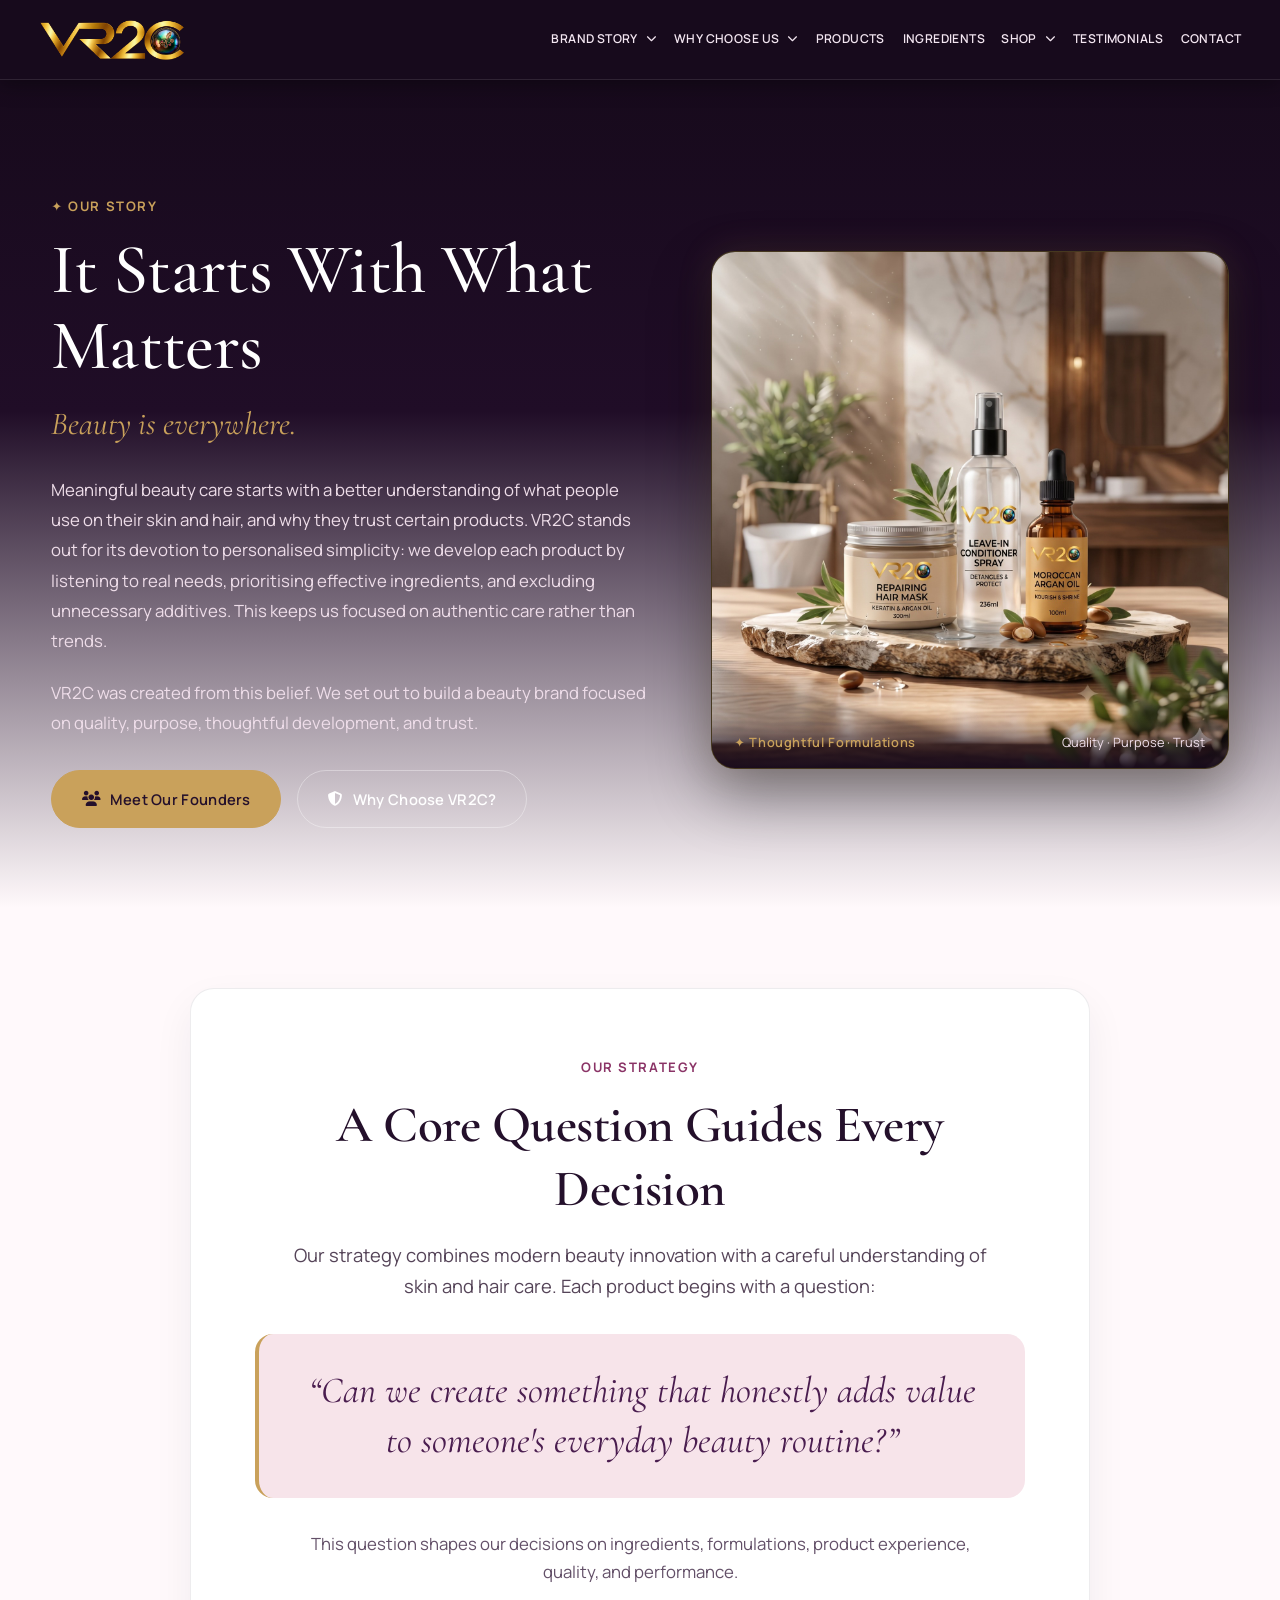
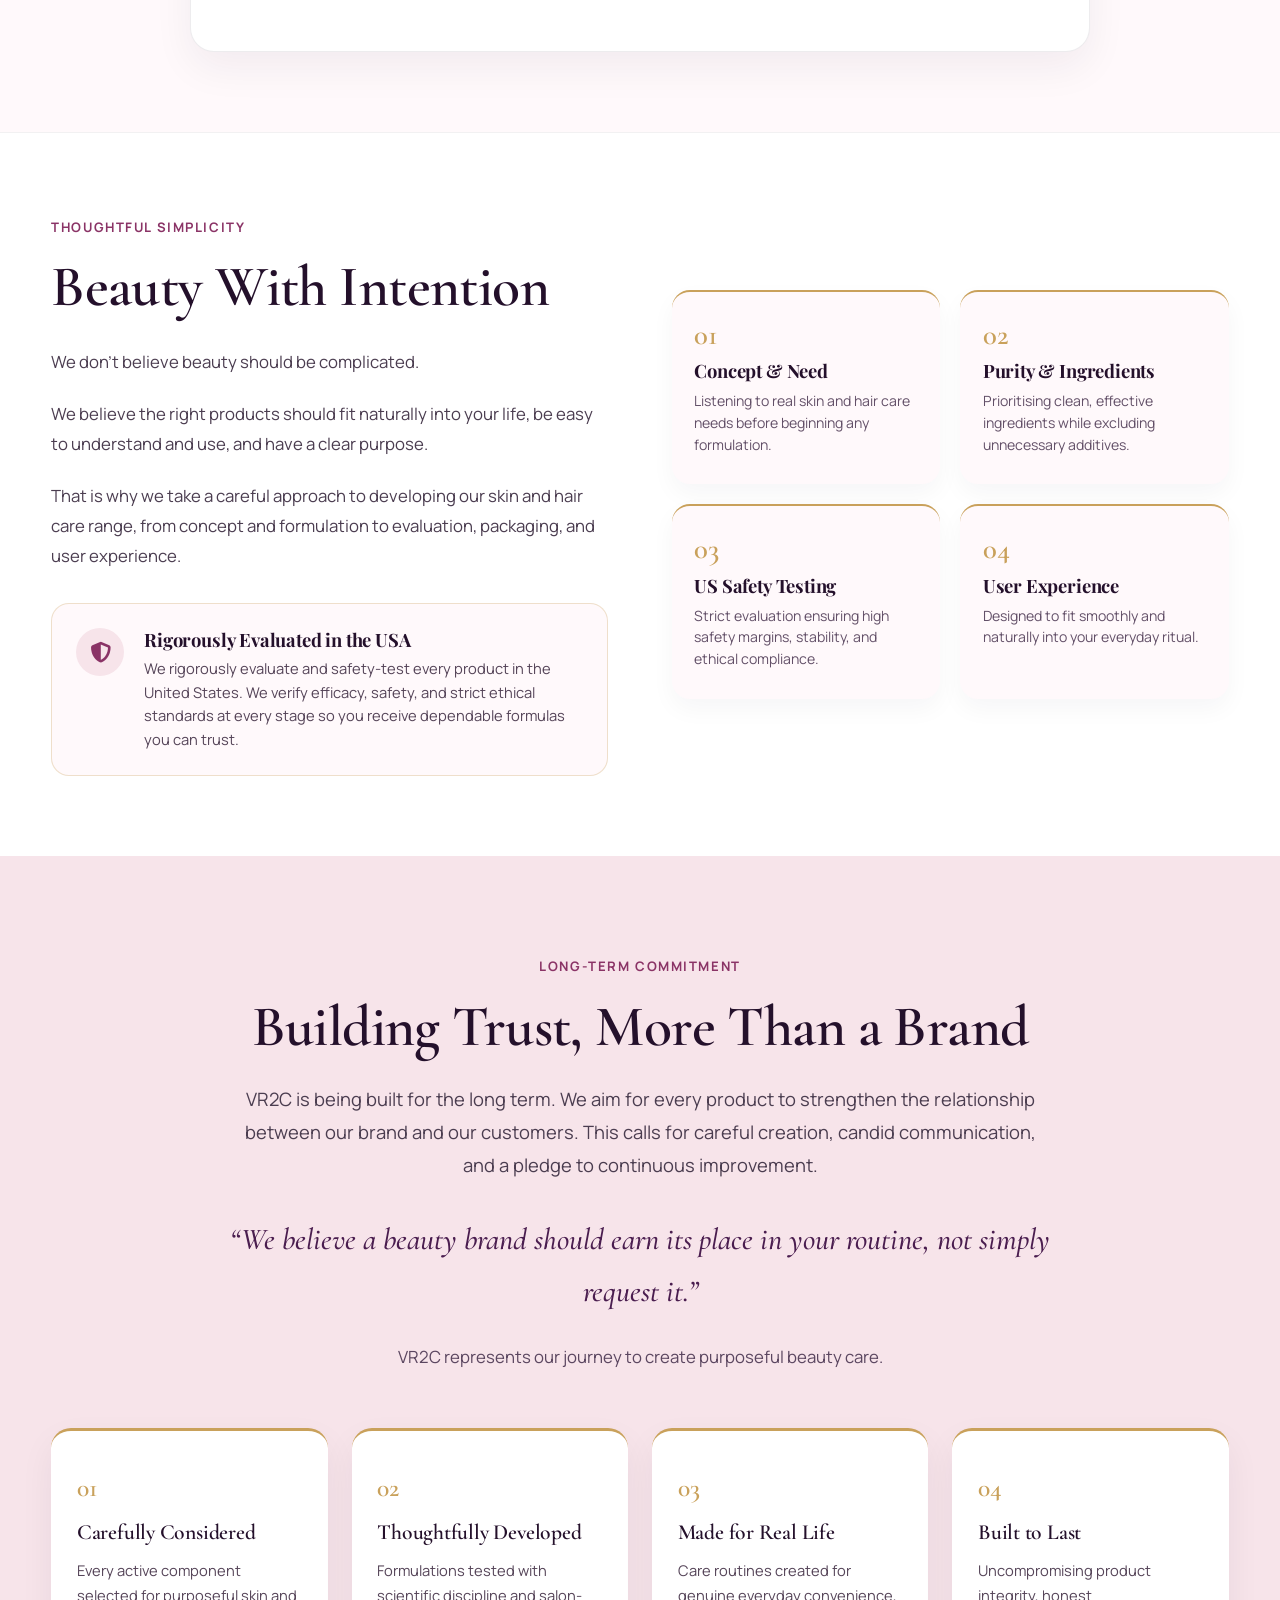
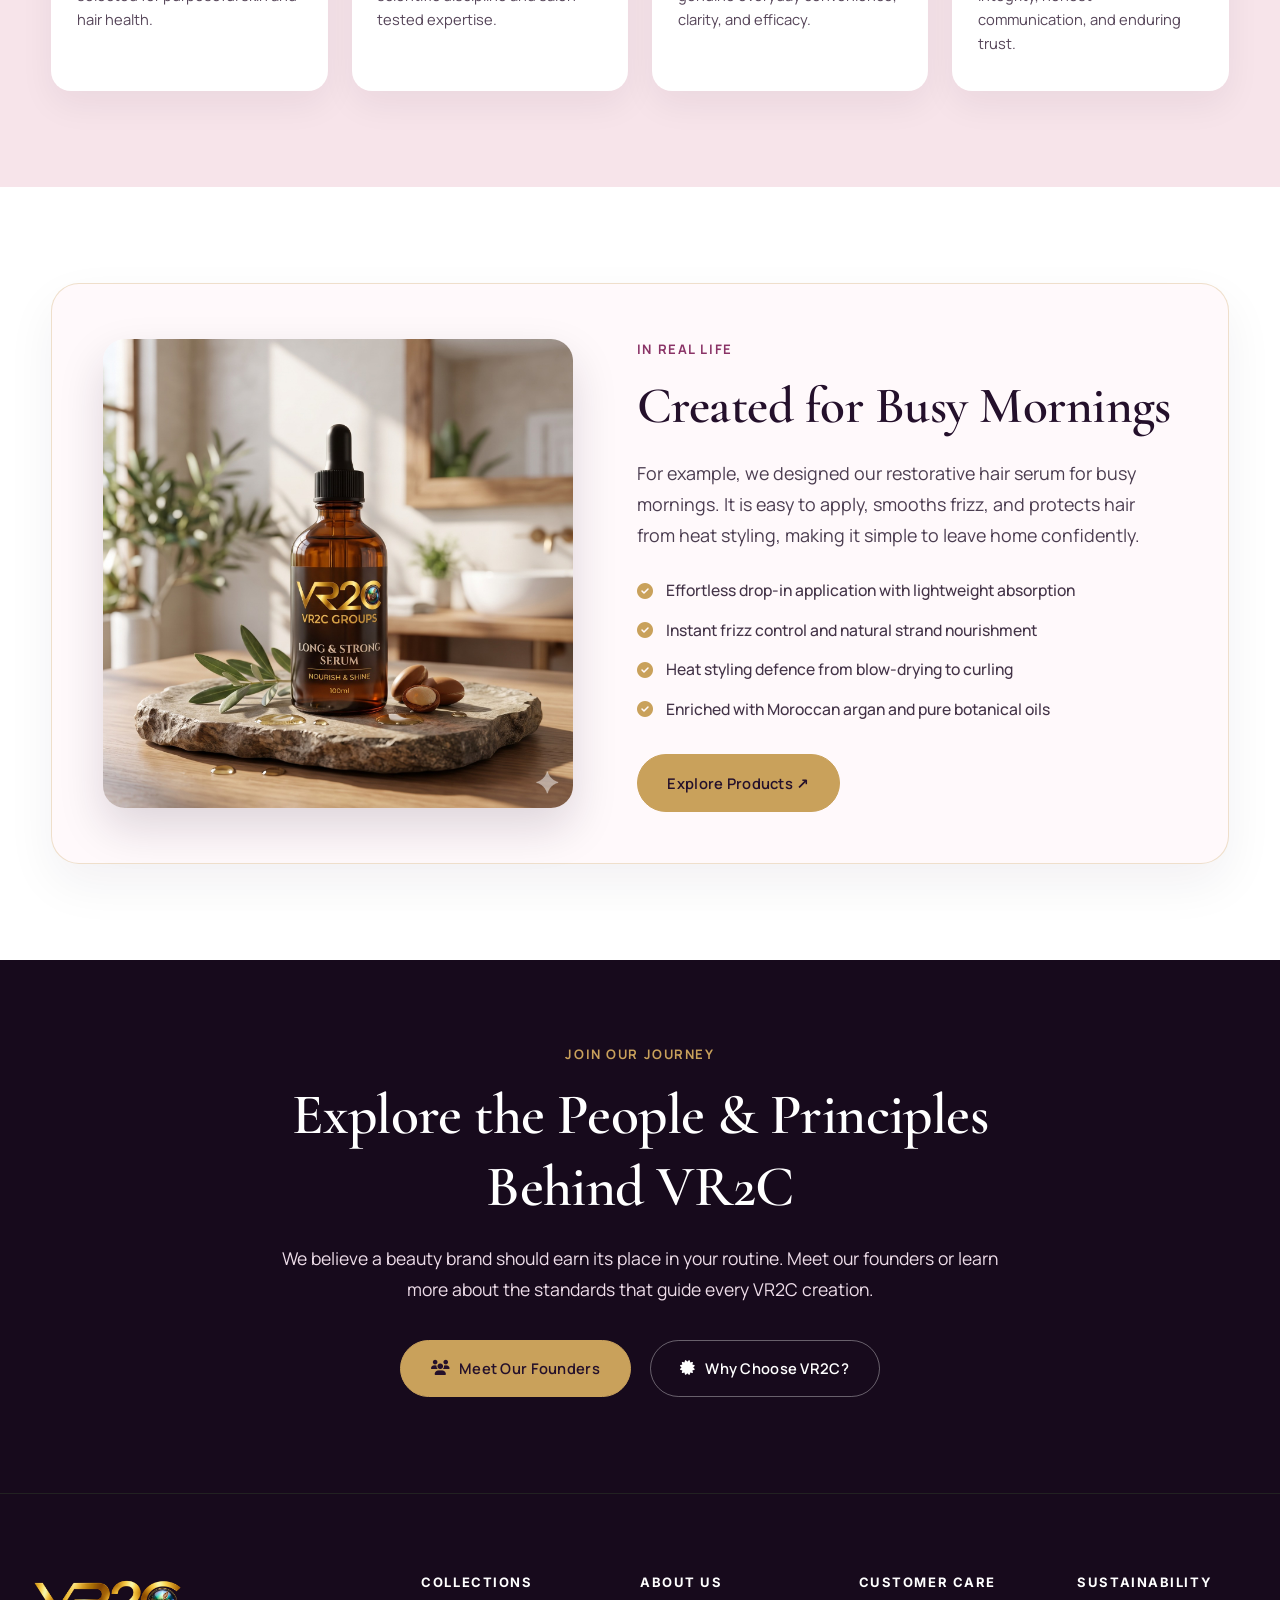
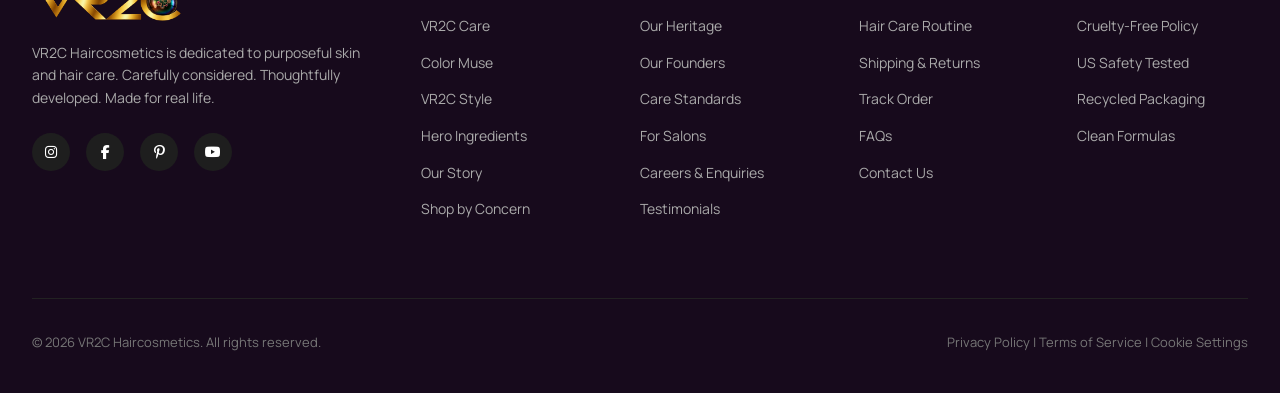
==== commit 4fdfde72: "Standardize header across entire website to match index.html design, colors, and layout" ====
--- a/brand-story.html
+++ b/brand-story.html
@@ -591,73 +591,51 @@
   </style>
 </head>
 <body>
-  <header class="main-header">
-    <div class="header-container">
-      <nav class="nav-left">
-        <div class="nav-dropdown">
-          <a href="brand-story.html" class="nav-link">Brand Story <i class="fas fa-chevron-down" style="font-size: 0.7rem; margin-left: 0.3rem;"></i></a>
-          <div class="dropdown-menu">
-            <a href="brand-story.html#story" class="dropdown-item">Our Story</a>
-            <a href="index.html#founders" class="dropdown-item">Meet Our Founders</a>
-            <a href="brand-story.html#values" class="dropdown-item">Our Values</a>
-          </div>
-        </div>
-        <div class="nav-dropdown">
-          <a href="why-choose-us.html" class="nav-link">Why Choose Us <i class="fas fa-chevron-down" style="font-size: 0.7rem; margin-left: 0.3rem;"></i></a>
-          <div class="dropdown-menu">
-            <a href="why-choose-us.html#principles" class="dropdown-item">Clean Ingredients</a>
-            <a href="why-choose-us.html#principles" class="dropdown-item">Dermatology Tested</a>
-            <a href="why-choose-us.html#principles" class="dropdown-item">Cruelty Free</a>
-          </div>
-        </div>
-        <div class="nav-dropdown">
-          <a href="featured-products.html" class="nav-link">Featured Products <i class="fas fa-chevron-down" style="font-size: 0.7rem; margin-left: 0.3rem;"></i></a>
-          <div class="dropdown-menu">
-            <a href="featured-products.html#collection" class="dropdown-item">Our Products</a>
-            <a href="featured-products.html#collection" class="dropdown-item">Best Sellers</a>
-            <a href="featured-products.html#collection" class="dropdown-item">Salon Essentials</a>
-          </div>
-        </div>
-        <div class="nav-dropdown">
-          <a href="ingredient-spotlight.html" class="nav-link">Ingredient <i class="fas fa-chevron-down" style="font-size: 0.7rem; margin-left: 0.3rem;"></i></a>
-          <div class="dropdown-menu">
-            <a href="ingredient-spotlight.html#ingredients" class="dropdown-item">Hero Ingredients</a>
-            <a href="ingredient-spotlight.html#ingredients" class="dropdown-item">Mineral Infusion</a>
-            <a href="ingredient-spotlight.html#ingredients" class="dropdown-item">Scalp & Hair Science</a>
-          </div>
-        </div>
-      </nav>
-
-      <a href="index.html" class="header-logo" aria-label="VR2C Haircosmetics Home">
-        <img src="assets/vr2c_logo.png" alt="VR2C Haircosmetics logo" class="header-logo-image" />
-      </a>
-
-      <nav class="nav-right">
-        <div class="nav-dropdown">
-          <a href="shop-by-concern.html" class="nav-link">Shop <i class="fas fa-chevron-down" style="font-size: 0.7rem; margin-left: 0.3rem;"></i></a>
-          <div class="dropdown-menu">
-            <a href="shop-by-concern.html#concerns" class="dropdown-item">Dryness</a>
-            <a href="shop-by-concern.html#concerns" class="dropdown-item">Hair Growth</a>
-            <a href="shop-by-concern.html#concerns" class="dropdown-item">Acne</a>
-            <a href="shop-by-concern.html#concerns" class="dropdown-item">Hydration</a>
-            <a href="shop-by-concern.html#concerns" class="dropdown-item">Scalp Care</a>
-          </div>
-        </div>
-        <a href="contact-us.html#contact-form" class="nav-link">Contact</a>
-      </nav>
-      <button type="button" class="mobile-menu-btn" id="mobileMenuBtn" aria-controls="mobileNavDrawer" aria-expanded="false" aria-label="Open navigation">
-        <i class="fas fa-bars" aria-hidden="true"></i>
-      </button>
-    </div>
-    <nav class="mobile-nav-drawer" id="mobileNavDrawer" aria-label="Mobile navigation">
-      <a href="brand-story.html">Brand Story</a>
-      <a href="why-choose-us.html">Why Choose Us</a>
-      <a href="featured-products.html">Featured Products</a>
-      <a href="ingredient-spotlight.html">Ingredient</a>
-      <a href="shop-by-concern.html">Shop</a>
-      <a href="contact-us.html">Contact</a>
+  <header class="main-header" id="top">
+  <div class="header-container">
+    <nav class="nav-left" aria-label="Company information">
+      <div class="nav-dropdown">
+        <a href="brand-story.html" class="nav-link">Brand Story <i class="fas fa-chevron-down" aria-hidden="true"></i></a>
+        <div class="dropdown-menu">
+          <a href="brand-story.html#story" class="dropdown-item">Our Story</a>
+          <a href="our-founders.html" class="dropdown-item">Founder &amp; Company Story</a>
+          <a href="brand-story.html#values" class="dropdown-item">Our Values</a>
+        </div>
+      </div>
+      <div class="nav-dropdown">
+        <a href="why-choose-us.html" class="nav-link">Why Choose Us <i class="fas fa-chevron-down" aria-hidden="true"></i></a>
+        <div class="dropdown-menu">
+          <a href="why-choose-us.html#principles" class="dropdown-item">Clean Ingredients</a>
+          <a href="why-choose-us.html#principles" class="dropdown-item">Care Standards</a>
+          <a href="why-choose-us.html#standards" class="dropdown-item">Sustainability</a>
+        </div>
+      </div>
+      <a href="featured-products.html" class="nav-link">Products</a>
+      <a href="ingredient-spotlight.html" class="nav-link">Ingredients</a>
     </nav>
-  </header>
+
+    <a href="index.html" class="header-logo" aria-label="VR2C Haircosmetics home">
+      <img src="assets/vr2c_logo.png" alt="VR2C Haircosmetics" class="header-logo-image">
+    </a>
+
+    <nav class="nav-right" aria-label="Shop and support">
+      <div class="nav-dropdown">
+        <a href="shop-by-concern.html" class="nav-link">Shop <i class="fas fa-chevron-down" aria-hidden="true"></i></a>
+        <div class="dropdown-menu">
+          <a href="shop-by-concern.html#concerns" class="dropdown-item">Shop by Concern</a>
+          <a href="featured-products.html#collection" class="dropdown-item">Featured Products</a>
+        </div>
+      </div>
+      <a href="testimonials.html#client-stories" class="nav-link">Testimonials</a>
+      <a href="contact-us.html#contact-form" class="nav-link">Contact</a>
+    </nav>
+
+    <button type="button" class="mobile-menu-btn" id="mobileMenuBtn" aria-controls="mobileNavDrawer" aria-expanded="false" aria-label="Open navigation">
+      <i class="fas fa-bars" aria-hidden="true"></i>
+    </button>
+  </div>
+  <nav class="mobile-nav-drawer" id="mobileNavDrawer" aria-label="Mobile navigation"></nav>
+</header>
 
   <main class="story-page">
     <!-- 1. HERO SECTION -->
@@ -675,7 +653,7 @@
               VR2C was created from this belief. We set out to build a beauty brand focused on quality, purpose, thoughtful development, and trust.
             </p>
             <div class="story-hero-actions">
-              <a href="index.html#founders" class="story-btn-primary"><i class="fas fa-users" aria-hidden="true"></i> Meet Our Founders</a>
+              <a href="our-founders.html" class="story-btn-primary"><i class="fas fa-users" aria-hidden="true"></i> Meet Our Founders</a>
               <a href="why-choose-us.html" class="story-btn-secondary"><i class="fas fa-shield-alt" aria-hidden="true"></i> Why Choose VR2C?</a>
             </div>
           </div>
@@ -844,7 +822,7 @@
             We believe a beauty brand should earn its place in your routine. Meet our founders or learn more about the standards that guide every VR2C creation.
           </p>
           <div class="story-cta-buttons">
-            <a href="index.html#founders" class="story-btn-primary"><i class="fas fa-users" aria-hidden="true"></i> Meet Our Founders</a>
+            <a href="our-founders.html" class="story-btn-primary"><i class="fas fa-users" aria-hidden="true"></i> Meet Our Founders</a>
             <a href="why-choose-us.html" class="story-btn-secondary"><i class="fas fa-certificate" aria-hidden="true"></i> Why Choose VR2C?</a>
           </div>
         </div>
@@ -880,7 +858,7 @@
           <h4 class="footer-heading">About Us</h4>
           <ul class="footer-menu">
             <li><a href="brand-story.html#story">Our Heritage</a></li>
-            <li><a href="index.html#founders">Our Founders</a></li>
+            <li><a href="our-founders.html">Our Founders</a></li>
             <li><a href="why-choose-us.html#principles">Care Standards</a></li>
             <li><a href="index.html#salon">For Salons</a></li>
             <li><a href="contact-us.html#contact-form">Careers &amp; Enquiries</a></li>
--- a/styles.css
+++ b/styles.css
@@ -6,6 +6,12 @@
 @import url('https://fonts.googleapis.com/css2?family=Cinzel:wght@400;500;600;700&family=Inter:wght@300;400;500;600;700&family=Playfair+Display:ital,wght@0,400;0,600;0,700;1,400&display=swap');
 
 :root {
+  --gold: #c9a15b;
+  --mulberry: #8a3366;
+  --plum: #4a1d4f;
+  --blush: #f7e4ea;
+  --ink: #24102b;
+  --paper: #fff9fb;
   --font-heading: 'Playfair Display', Georgia, serif;
   --font-serif-alt: 'Cinzel', serif;
   --font-sans: 'Inter', -apple-system, BlinkMacSystemFont, 'Segoe UI', Roboto, sans-serif;
@@ -134,41 +140,45 @@
 }
 
 /* ==========================================================================
-   MAIN HEADER & NAVIGATION
+   MAIN HEADER & NAVIGATION (Synchronized with index.html)
    ========================================================================== */
 .main-header {
   position: sticky;
   top: 0;
+  left: 0;
+  right: 0;
   width: 100%;
-  background: rgba(255, 255, 255, 0.95);
-  backdrop-filter: blur(12px);
-  -webkit-backdrop-filter: blur(12px);
-  border-bottom: 1px solid rgba(0, 0, 0, 0.06);
   z-index: 1000;
-  transition: all var(--transition-smooth);
-}
-
+  height: 80px;
+  background: #170a1c !important;
+  border-bottom: 1px solid rgba(255, 255, 255, 0.1) !important;
+  box-shadow: 0 4px 20px rgba(0, 0, 0, 0.35) !important;
+  transition: background 0.3s ease, box-shadow 0.3s ease;
+  font-family: 'Manrope', -apple-system, BlinkMacSystemFont, 'Segoe UI', Roboto, sans-serif;
+}
+
+.main-header.solid,
 .main-header.scrolled {
-  box-shadow: var(--shadow-sm);
-  background: rgba(255, 255, 255, 0.98);
+  background: #170a1c !important;
+  box-shadow: 0 6px 24px rgba(0, 0, 0, 0.5) !important;
 }
 
 .header-container {
-  display: flex;
-  align-items: center;
-  justify-content: flex-start;
+  width: min(1440px, 94%);
+  height: 100%;
+  margin: auto;
+  display: flex;
+  align-items: center;
   gap: 1rem;
-  height: var(--header-height);
-  padding: 0 2.5rem;
+  padding: 0;
   position: relative;
 }
 
-/* Nav links */
-.nav-left, .nav-right {
-  display: flex;
-  align-items: center;
-  gap: 1rem;
-  flex: 0 1 auto;
+.nav-left,
+.nav-right {
+  display: flex;
+  align-items: center;
+  gap: 1.1rem;
   min-width: 0;
 }
 
@@ -180,29 +190,56 @@
   justify-content: flex-end;
 }
 
-.nav-link {
-  font-size: 0.875rem;
-  font-weight: 500;
+.main-header nav {
+  font-size: 0.76rem;
+}
+
+.main-header .nav-link {
+  position: relative;
+  display: inline-flex;
+  align-items: center;
+  gap: 0.3rem;
+  color: #f3e6f1 !important;
+  font-size: 0.76rem;
+  font-weight: 600 !important;
+  letter-spacing: 0.035em;
   text-transform: uppercase;
-  letter-spacing: 0.08em;
-  color: var(--color-dark);
-  position: relative;
+  white-space: nowrap;
+  transition: color 0.2s ease;
   padding: 0.5rem 0;
-}
-
-.nav-link::after {
-  content: '';
+  text-shadow: none !important;
+}
+
+.main-header .nav-link i {
+  font-size: 0.65rem;
+  margin-left: 0.2rem;
+  transition: transform 0.2s ease;
+}
+
+.main-header .nav-dropdown:hover .nav-link i,
+.main-header .nav-dropdown:focus-within .nav-link i {
+  transform: rotate(180deg);
+}
+
+.main-header .nav-link::after {
+  content: "";
   position: absolute;
-  bottom: 0;
   left: 0;
+  bottom: -5px;
   width: 0;
-  height: 2px;
-  background-color: var(--color-dark);
-  transition: width var(--transition-fast);
-}
-
-.nav-link:hover::after,
-.nav-link.active::after {
+  height: 1px;
+  background: var(--gold) !important;
+  transition: width 0.25s ease;
+}
+
+.main-header .nav-link:hover,
+.main-header .nav-link:focus-visible {
+  color: var(--gold) !important;
+  text-shadow: none !important;
+}
+
+.main-header .nav-link:hover::after,
+.main-header .nav-link:focus-visible::after {
   width: 100%;
 }
 
@@ -214,16 +251,17 @@
   position: absolute;
   top: 100%;
   left: -1rem;
-  background: var(--color-surface);
-  border: 1px solid var(--color-border);
-  box-shadow: var(--shadow-lg);
-  padding: 1.5rem;
-  min-width: 240px;
+  z-index: 1005;
+  min-width: 220px;
+  padding: 0.7rem 1rem !important;
+  background: #170a1c !important;
+  border: 1px solid rgba(201, 161, 91, 0.25) !important;
+  box-shadow: 0 12px 30px rgba(0, 0, 0, 0.6) !important;
+  border-radius: 10px !important;
   opacity: 0;
   visibility: hidden;
-  transform: translateY(10px);
-  transition: all var(--transition-fast);
-  border-radius: var(--radius-sm);
+  transform: translateY(8px);
+  transition: opacity 0.2s ease, transform 0.2s ease, visibility 0.2s ease;
 }
 
 .nav-right .dropdown-menu {
@@ -231,7 +269,8 @@
   left: auto;
 }
 
-.nav-dropdown:hover .dropdown-menu {
+.nav-dropdown:hover .dropdown-menu,
+.nav-dropdown:focus-within .dropdown-menu {
   opacity: 1;
   visibility: visible;
   transform: translateY(0);
@@ -239,86 +278,59 @@
 
 .dropdown-item {
   display: block;
-  padding: 0.6rem 0;
-  font-size: 0.875rem;
-  color: var(--color-text-primary);
-  border-bottom: 1px solid #F4F4F4;
+  padding: 0.65rem 0 !important;
+  color: #e8d6e6 !important;
+  font-size: 0.8rem !important;
+  border-bottom: 1px solid rgba(255, 255, 255, 0.08) !important;
+  transition: color 0.2s ease, padding-left 0.2s ease;
+  text-align: left;
+  background: transparent !important;
+  text-shadow: none !important;
 }
 
 .dropdown-item:last-child {
-  border-bottom: none;
+  border-bottom: 0 !important;
 }
 
 .dropdown-item:hover {
-  color: var(--color-gold);
-  padding-left: 0.4rem;
-}
-
-/* Logo */
+  color: var(--gold) !important;
+  padding-left: 0.25rem !important;
+  background: transparent !important;
+}
+
 .header-logo {
-  display: flex;
-  align-items: center;
-  justify-content: center;
   order: -1;
+  display: flex;
   flex: 0 0 auto;
-}
-
-.header-logo-image,
-.footer-logo-image {
+  align-items: center;
+}
+
+.header-logo-image {
   display: block;
-  max-width: 180px;
-  width: auto;
-  height: auto;
+  width: 150px;
+  max-height: 58px;
   object-fit: contain;
-}
-
-.header-logo svg {
-  height: 32px;
-  width: auto;
-  fill: var(--color-dark);
-  transition: transform var(--transition-fast);
-}
-
-.header-logo:hover svg {
-  transform: scale(1.03);
-}
-
-.purchase-field,
-.add-to-bag,
-.shopping-bag,
-.bag-control,
-.bag-button,
-.header-cart,
-.cart-drawer,
-.drawer-overlay,
-.cart-icon,
-.product-bag {
-  display: none !important;
 }
 
 .mobile-menu-btn {
   display: none;
-  font-size: 1.5rem;
-  color: var(--color-dark);
   margin-left: auto;
-  flex: 0 0 44px;
   width: 44px;
-  min-width: 44px;
   height: 44px;
-  padding: 0;
-  appearance: none;
-  border: 1px solid transparent;
-  border-radius: 8px;
-  background: transparent;
   align-items: center;
   justify-content: center;
+  border: 0 !important;
+  background: transparent !important;
+  color: #f3e6f1 !important;
+  font-size: 1.25rem;
   cursor: pointer;
-  transition: color 0.2s ease, background-color 0.2s ease, border-color 0.2s ease, transform 0.2s ease;
-}
-
-.mobile-menu-btn i {
-  display: block;
-  line-height: 1;
+  transition: color 0.2s ease;
+}
+
+.mobile-menu-btn:hover {
+  color: var(--gold) !important;
+  background: transparent !important;
+  border: 0 !important;
 }
 
 .mobile-nav-drawer {
@@ -327,22 +339,19 @@
   top: 100%;
   left: 0;
   right: 0;
-  z-index: 1000;
-  max-height: calc(100vh - var(--header-height));
-  max-height: calc(100dvh - var(--header-height));
+  z-index: 1004;
+  max-height: calc(100vh - 80px);
   overflow-y: auto;
-  overscroll-behavior: contain;
-  -webkit-overflow-scrolling: touch;
-  padding: 0.75rem 1.5rem 1.25rem;
-  background: #FFFFFF;
-  border-top: 1px solid var(--color-border);
-  box-shadow: var(--shadow-md);
+  padding: 0.75rem 5% 1.25rem;
+  background: #170a1c !important;
+  border-top: 1px solid rgba(255, 255, 255, 0.1) !important;
+  box-shadow: 0 12px 30px rgba(0, 0, 0, 0.6) !important;
 }
 
 .mobile-nav-drawer.active {
   display: grid;
   grid-template-columns: repeat(3, minmax(0, 1fr));
-  gap: 0.75rem 1rem;
+  gap: 0.5rem 1rem;
 }
 
 .mobile-nav-group {
@@ -350,39 +359,91 @@
   align-content: start;
 }
 
+.mobile-nav-drawer a {
+  display: flex;
+  align-items: center;
+  min-height: 42px;
+  border-bottom: 1px solid rgba(255, 255, 255, 0.08) !important;
+  color: #f3e6f1 !important;
+  font-size: 0.72rem;
+  font-weight: 600;
+  letter-spacing: 0.035em;
+  text-transform: uppercase;
+  transition: color 0.2s ease;
+  background: transparent !important;
+}
+
+.mobile-nav-drawer a:hover {
+  color: var(--gold) !important;
+}
+
 .mobile-nav-group > a:first-child {
   font-weight: 700;
-  border-bottom-color: var(--color-dark);
 }
 
 .mobile-nav-group > a:not(:first-child) {
-  padding-left: 0.75rem;
-  font-size: 0.75rem;
+  padding-left: 0.6rem;
+  font-size: 0.68rem;
   font-weight: 400;
-  letter-spacing: 0;
   text-transform: none;
-}
-
-.mobile-nav-drawer a {
-  display: flex;
-  align-items: center;
-  min-height: 44px;
-  border-bottom: 1px solid var(--color-border);
-  color: var(--color-dark);
-  font-size: 0.75rem;
-  font-weight: 600;
-  letter-spacing: 0.06em;
-  text-transform: uppercase;
-}
-
-.mobile-nav-drawer a:hover {
-  color: var(--color-gold-hover);
+  color: #cdb7ca !important;
 }
 
 .mobile-menu-btn:focus-visible,
 .mobile-nav-drawer a:focus-visible {
-  outline: 2px solid var(--color-gold-hover);
+  outline: 2px solid var(--gold);
   outline-offset: 3px;
+}
+
+@media (max-width: 1100px) {
+  .header-container {
+    gap: 0.65rem;
+  }
+  .nav-left,
+  .nav-right {
+    gap: 0.65rem;
+  }
+  .main-header .nav-link {
+    font-size: 0.68rem;
+  }
+  .header-logo-image {
+    width: 128px;
+  }
+}
+
+@media (max-width: 860px) {
+  .main-header {
+    height: 72px;
+  }
+  .header-container {
+    width: 90%;
+  }
+  .nav-left,
+  .nav-right {
+    display: none !important;
+  }
+  .mobile-menu-btn {
+    display: flex !important;
+  }
+  .header-logo {
+    order: 0;
+  }
+  .header-logo-image {
+    width: 140px;
+    max-height: 54px;
+  }
+  .mobile-nav-drawer {
+    max-height: calc(100vh - 72px);
+  }
+  .mobile-nav-drawer.active {
+    grid-template-columns: repeat(2, minmax(0, 1fr));
+  }
+}
+
+@media (max-width: 520px) {
+  .mobile-nav-drawer.active {
+    grid-template-columns: 1fr;
+  }
 }
 
 /* ==========================================================================
@@ -2684,77 +2745,6 @@
 /* ==========================================================================
    CUSTOM UPDATES: HEADER, MOLECULE, PRODUCT POPUP & HOVER CONTRAST
    ========================================================================== */
-
-/* 1. Header Black & Menu Golden */
-.main-header,
-.main-header.scrolled {
-  background-color: #170a1c !important;
-  background: #170a1c !important;
-  border-bottom: 1px solid rgba(212, 175, 55, 0.3) !important;
-  box-shadow: 0 4px 20px rgba(0, 0, 0, 0.8) !important;
-}
-
-.main-header .nav-link,
-.main-header nav a,
-.nav-left .nav-link,
-.nav-right .nav-link {
-  color: #D4AF37 !important;
-  font-weight: 600 !important;
-  letter-spacing: 0.08em;
-  transition: color 0.3s ease, text-shadow 0.3s ease;
-}
-
-.main-header .nav-link:hover,
-.main-header .nav-link:focus,
-.main-header nav a:hover {
-  color: #FFDF73 !important;
-  text-shadow: 0 0 10px rgba(212, 175, 55, 0.7);
-}
-
-.main-header .nav-link::after {
-  background-color: #D4AF37 !important;
-}
-
-.nav-dropdown .dropdown-menu {
-  background-color: #0b0b0b !important;
-  border: 1px solid #D4AF37 !important;
-  box-shadow: 0 10px 30px rgba(0, 0, 0, 0.9) !important;
-}
-
-.dropdown-item {
-  color: #D4AF37 !important;
-}
-
-.dropdown-item:hover {
-  background-color: #1a1a1a !important;
-  color: #FFFFFF !important;
-}
-
-.mobile-menu-btn {
-  color: #D4AF37 !important;
-  border-color: rgba(212, 175, 55, 0.55);
-  background-color: rgba(255, 255, 255, 0.04);
-}
-
-.mobile-menu-btn:hover,
-.mobile-menu-btn[aria-expanded="true"] {
-  color: #080808 !important;
-  background-color: #D4AF37;
-  border-color: #D4AF37;
-}
-
-.mobile-menu-btn:active {
-  transform: scale(0.96);
-}
-
-.mobile-nav-drawer {
-  background-color: #000000 !important;
-  border-top: 1px solid #D4AF37 !important;
-}
-
-.mobile-nav-drawer a {
-  color: #D4AF37 !important;
-}
 
 /* 2. Interactive Molecule Visual Layer */
 .molecule-canvas-container {
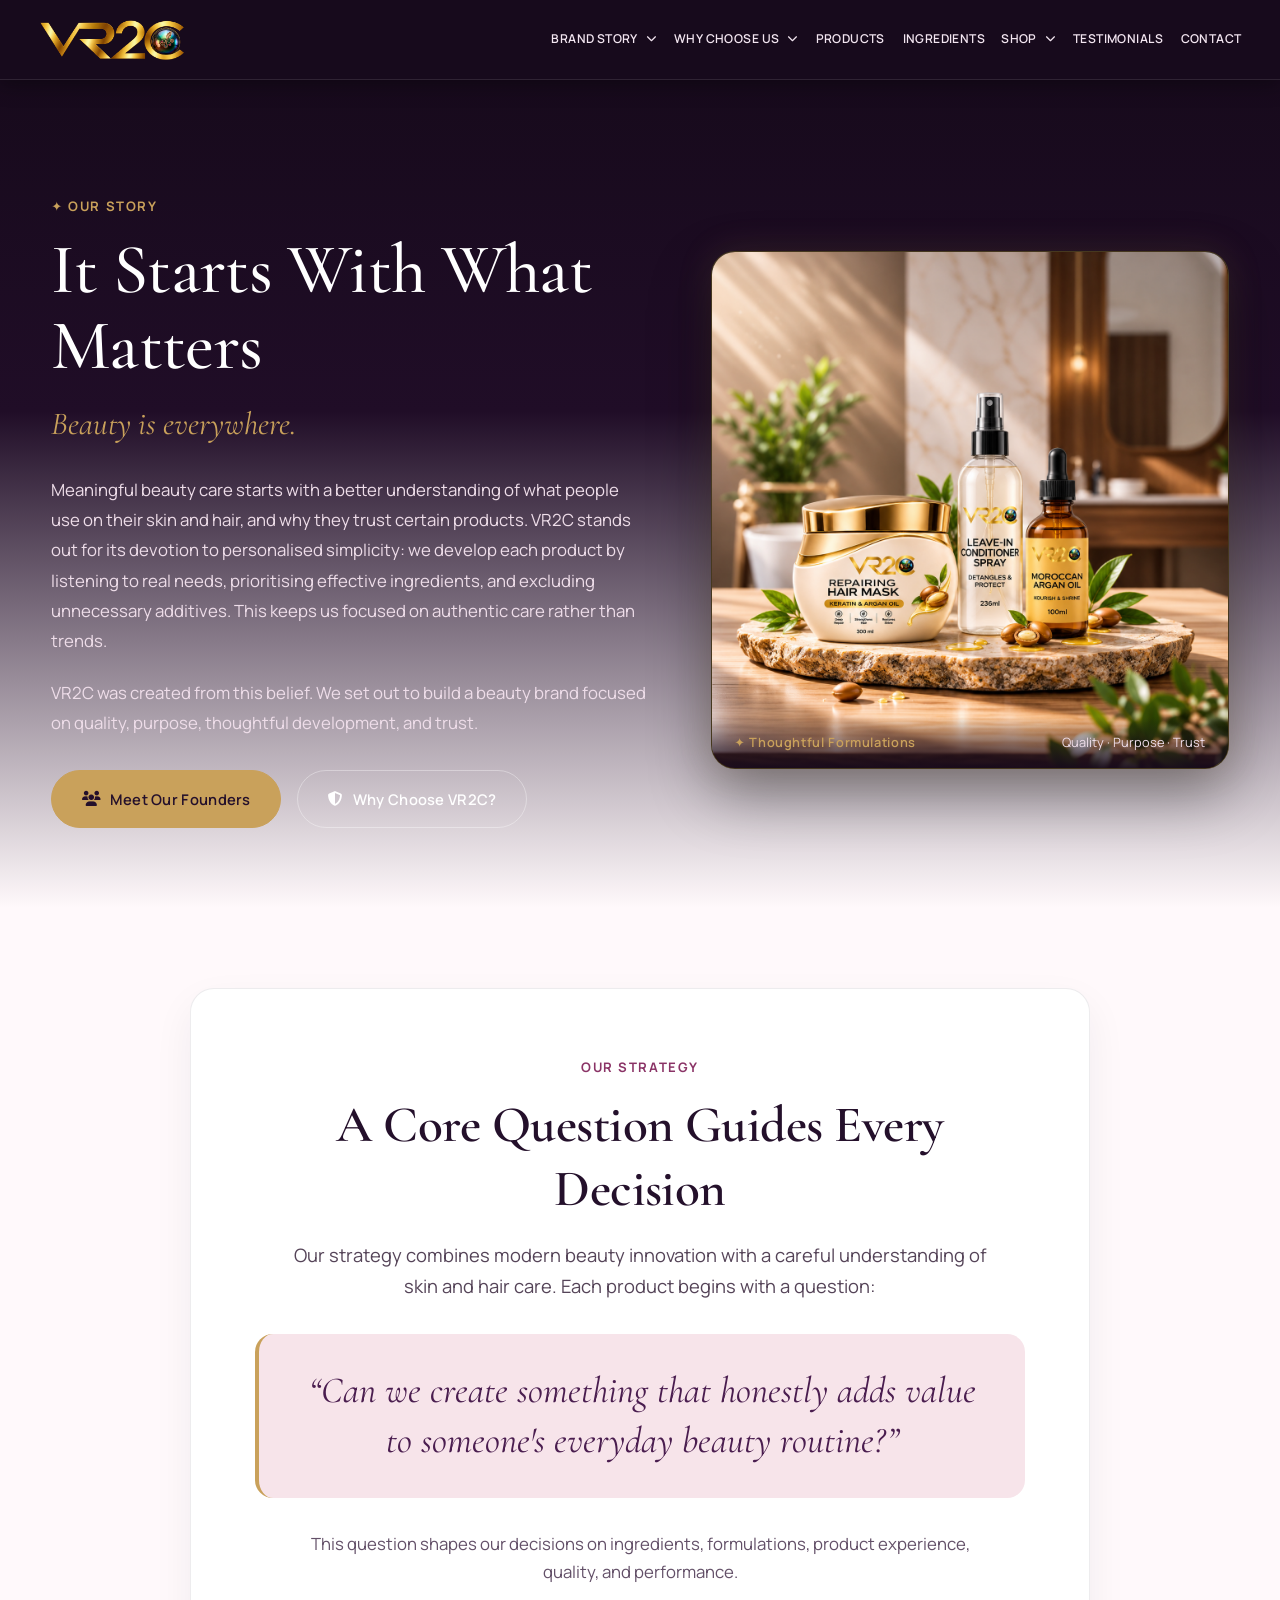
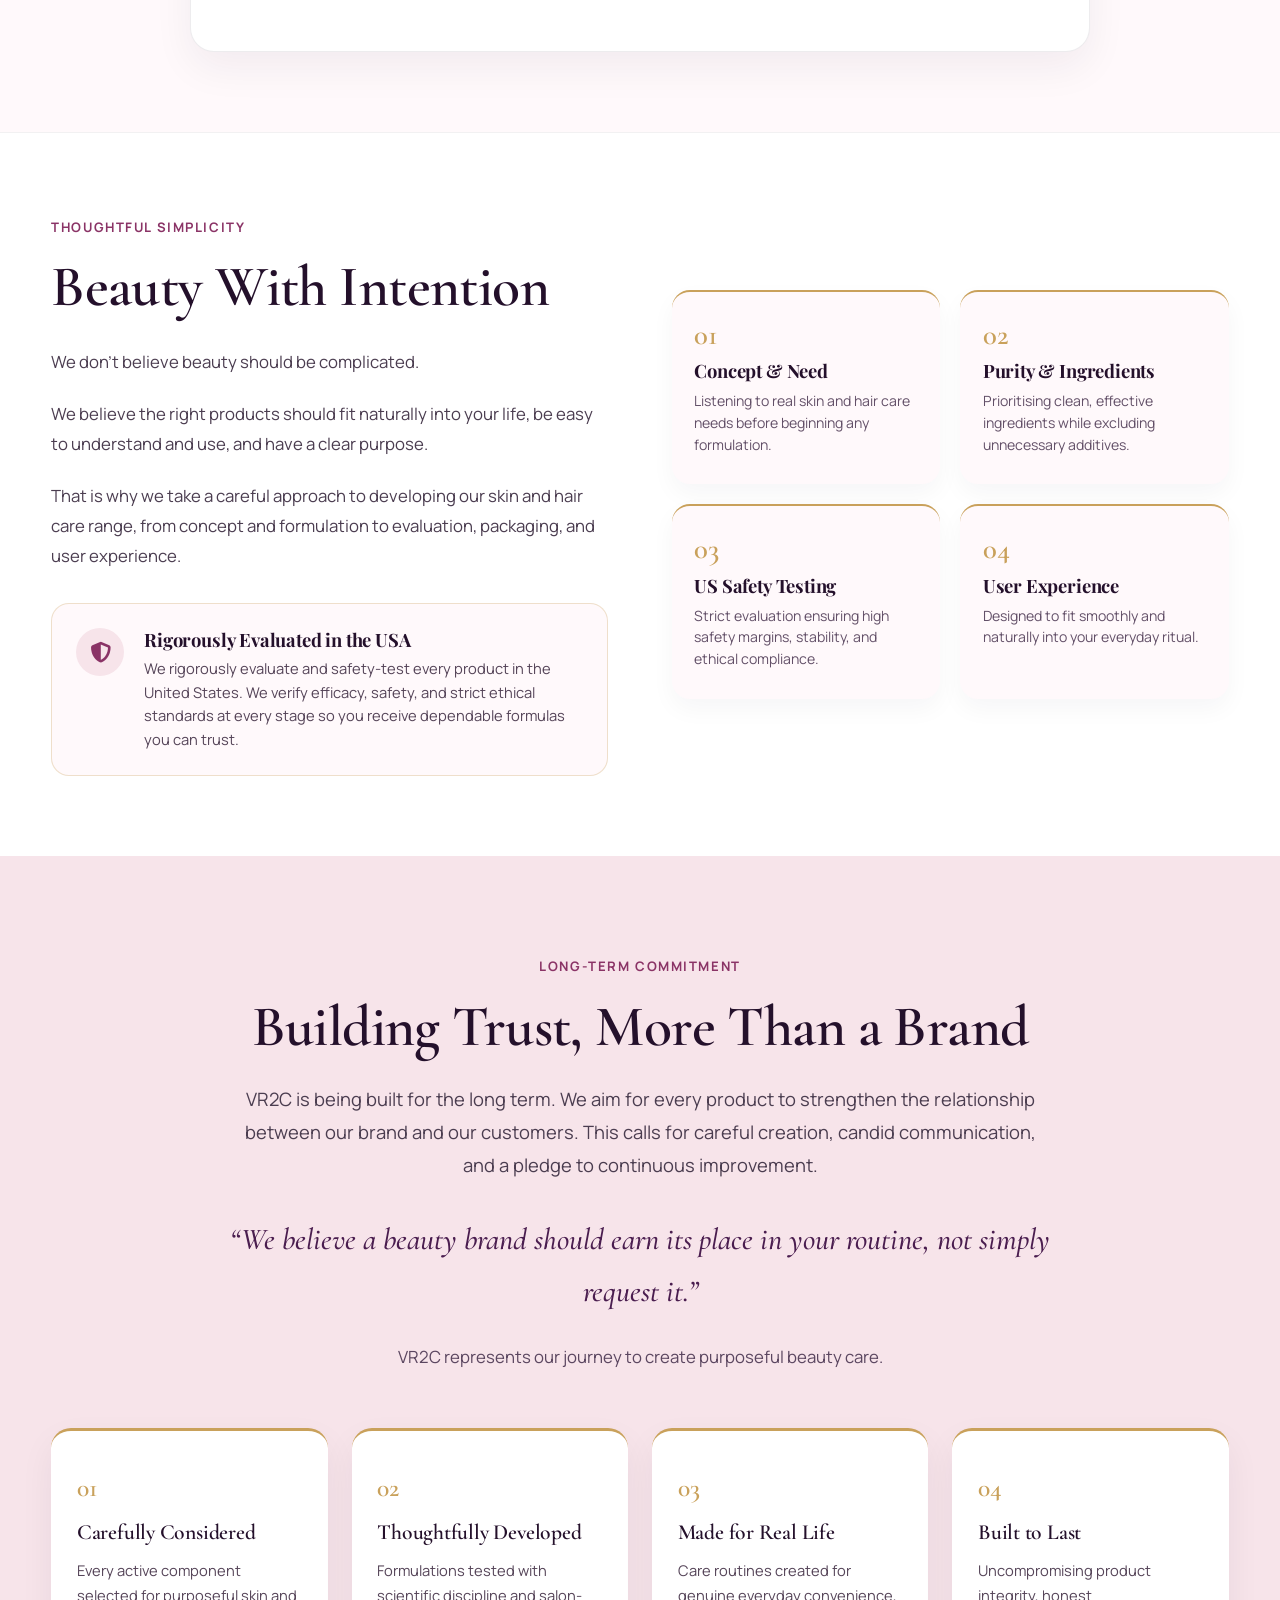
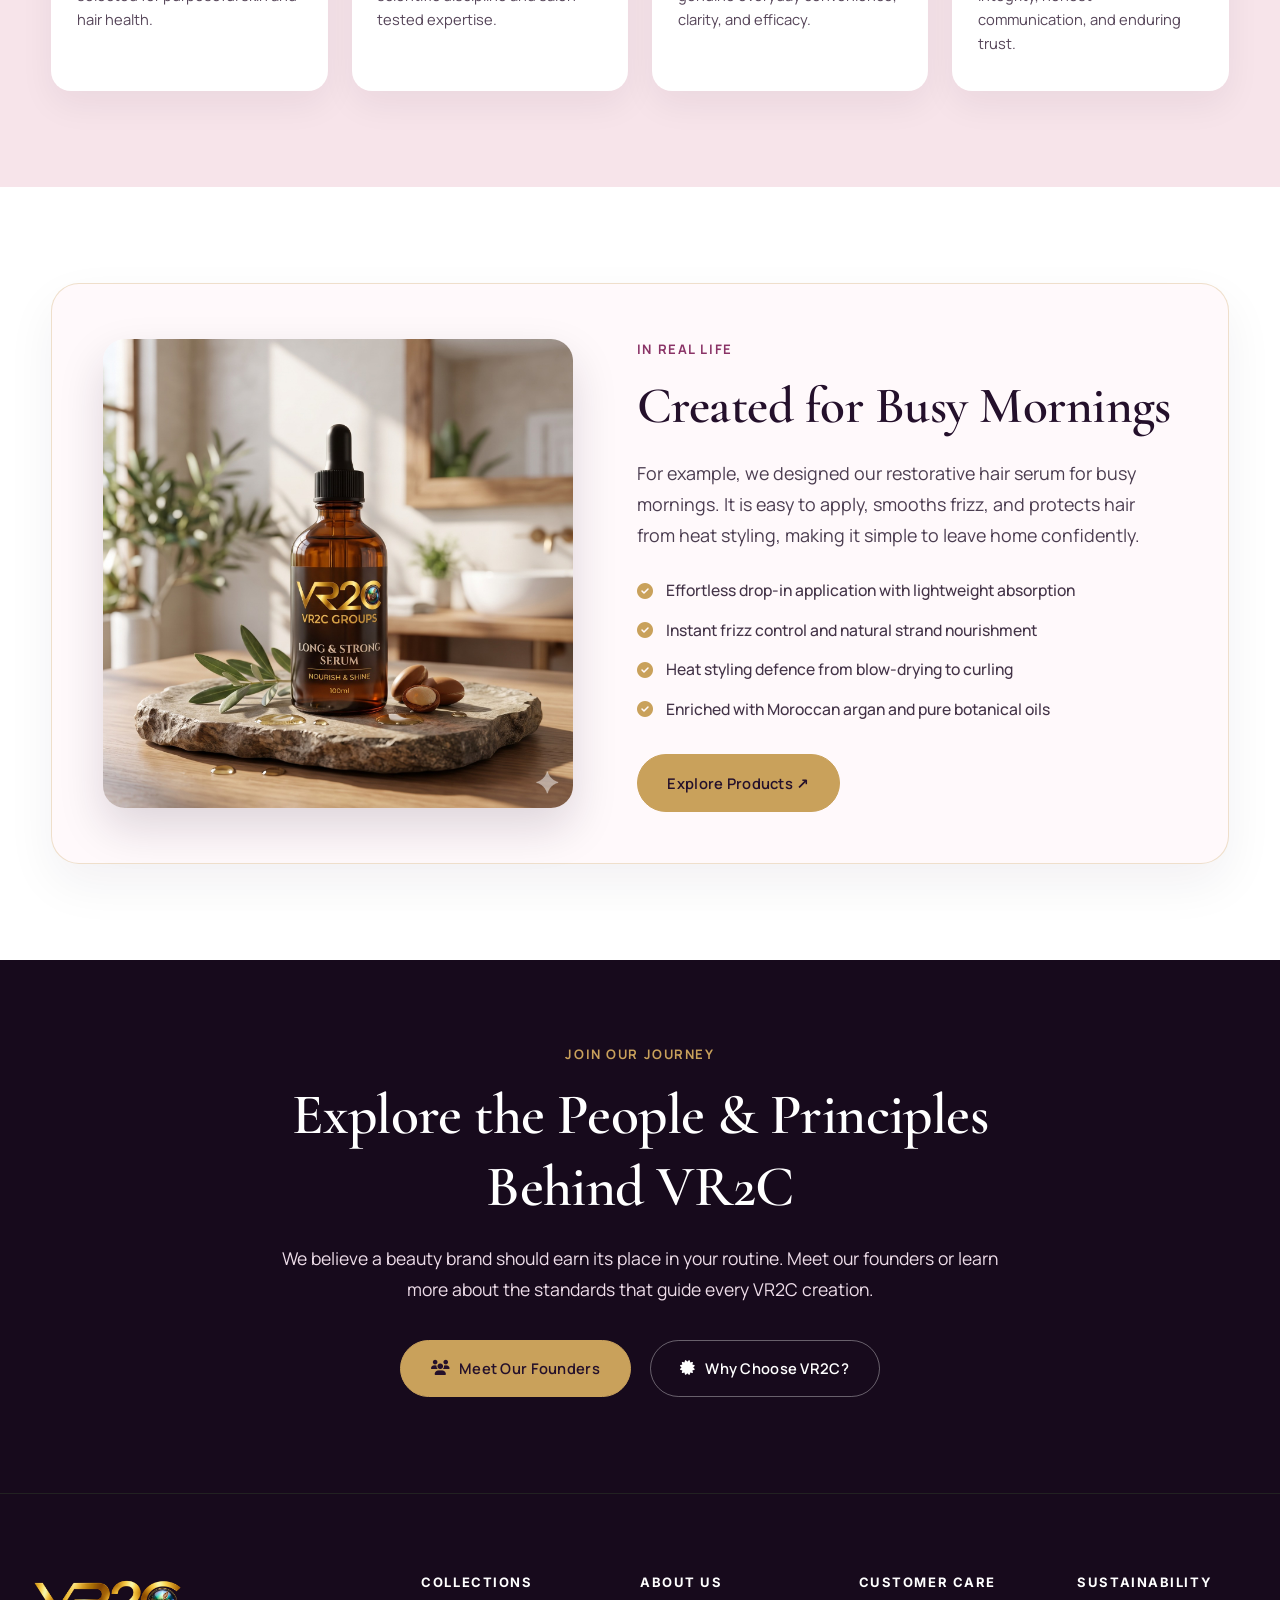
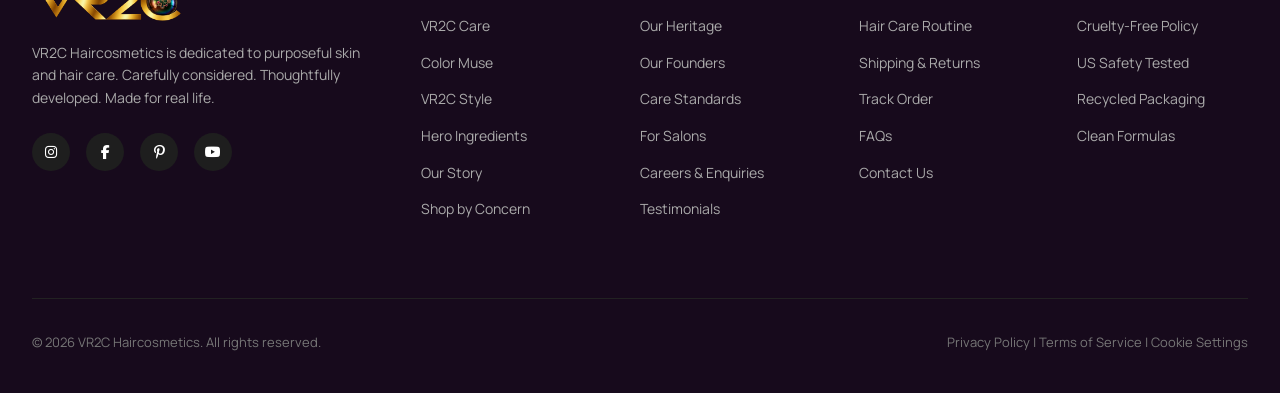
==== commit 8554a8d1: "Fix bodyimage(3) path to .png and create .jpeg fallback copy" ====
--- a/brand-story.html
+++ b/brand-story.html
@@ -597,7 +597,7 @@
       <div class="nav-dropdown">
         <a href="brand-story.html" class="nav-link">Brand Story <i class="fas fa-chevron-down" aria-hidden="true"></i></a>
         <div class="dropdown-menu">
-          <a href="brand-story.html#story" class="dropdown-item">Our Story</a>
+          <a href="brand-story.html" class="dropdown-item">Our Story</a>
           <a href="our-founders.html" class="dropdown-item">Founder &amp; Company Story</a>
           <a href="brand-story.html#values" class="dropdown-item">Our Values</a>
         </div>
@@ -605,8 +605,8 @@
       <div class="nav-dropdown">
         <a href="why-choose-us.html" class="nav-link">Why Choose Us <i class="fas fa-chevron-down" aria-hidden="true"></i></a>
         <div class="dropdown-menu">
-          <a href="why-choose-us.html#principles" class="dropdown-item">Clean Ingredients</a>
-          <a href="why-choose-us.html#principles" class="dropdown-item">Care Standards</a>
+          <a href="why-choose-us.html" class="dropdown-item">Clean Ingredients</a>
+          <a href="why-choose-us.html" class="dropdown-item">Care Standards</a>
           <a href="why-choose-us.html#standards" class="dropdown-item">Sustainability</a>
         </div>
       </div>
@@ -622,12 +622,12 @@
       <div class="nav-dropdown">
         <a href="shop-by-concern.html" class="nav-link">Shop <i class="fas fa-chevron-down" aria-hidden="true"></i></a>
         <div class="dropdown-menu">
-          <a href="shop-by-concern.html#concerns" class="dropdown-item">Shop by Concern</a>
-          <a href="featured-products.html#collection" class="dropdown-item">Featured Products</a>
-        </div>
-      </div>
-      <a href="testimonials.html#client-stories" class="nav-link">Testimonials</a>
-      <a href="contact-us.html#contact-form" class="nav-link">Contact</a>
+          <a href="shop-by-concern.html" class="dropdown-item">Shop by Concern</a>
+          <a href="featured-products.html" class="dropdown-item">Featured Products</a>
+        </div>
+      </div>
+      <a href="testimonials.html" class="nav-link">Testimonials</a>
+      <a href="contact-us.html" class="nav-link">Contact</a>
     </nav>
 
     <button type="button" class="mobile-menu-btn" id="mobileMenuBtn" aria-controls="mobileNavDrawer" aria-expanded="false" aria-label="Open navigation">
@@ -659,7 +659,7 @@
           </div>
           <div class="story-hero-visual">
             <div class="story-image-card">
-              <img src="assets/bodyimage(3).jpeg" alt="VR2C handcrafted hair and skin care collection" class="story-hero-img">
+              <img src="assets/bodyimage(3).png" alt="VR2C handcrafted hair and skin care collection" class="story-hero-img">
               <div class="story-visual-caption">
                 <span>✦ Thoughtful Formulations</span>
                 <span>Quality · Purpose · Trust</span>
@@ -805,7 +805,7 @@
               <li><i class="fas fa-check-circle" aria-hidden="true"></i> Enriched with Moroccan argan and pure botanical oils</li>
             </ul>
             <div>
-              <a href="featured-products.html#collection" class="story-btn-primary">Explore Products ↗</a>
+              <a href="featured-products.html" class="story-btn-primary">Explore Products ↗</a>
             </div>
           </div>
         </div>
@@ -846,42 +846,42 @@
         <div>
           <h4 class="footer-heading">Collections</h4>
           <ul class="footer-menu">
-            <li><a href="featured-products.html#collection">VR2C Care</a></li>
-            <li><a href="featured-products.html#collection">Color Muse</a></li>
-            <li><a href="featured-products.html#collection">VR2C Style</a></li>
-            <li><a href="ingredient-spotlight.html#ingredients">Hero Ingredients</a></li>
-            <li><a href="brand-story.html#story">Our Story</a></li>
-            <li><a href="shop-by-concern.html#concerns">Shop by Concern</a></li>
+            <li><a href="featured-products.html">VR2C Care</a></li>
+            <li><a href="featured-products.html">Color Muse</a></li>
+            <li><a href="featured-products.html">VR2C Style</a></li>
+            <li><a href="ingredient-spotlight.html">Hero Ingredients</a></li>
+            <li><a href="brand-story.html">Our Story</a></li>
+            <li><a href="shop-by-concern.html">Shop by Concern</a></li>
           </ul>
         </div>
         <div>
           <h4 class="footer-heading">About Us</h4>
           <ul class="footer-menu">
-            <li><a href="brand-story.html#story">Our Heritage</a></li>
+            <li><a href="brand-story.html">Our Heritage</a></li>
             <li><a href="our-founders.html">Our Founders</a></li>
-            <li><a href="why-choose-us.html#principles">Care Standards</a></li>
+            <li><a href="why-choose-us.html">Care Standards</a></li>
             <li><a href="index.html#salon">For Salons</a></li>
-            <li><a href="contact-us.html#contact-form">Careers &amp; Enquiries</a></li>
-            <li><a href="testimonials.html#client-stories">Testimonials</a></li>
+            <li><a href="contact-us.html">Careers &amp; Enquiries</a></li>
+            <li><a href="testimonials.html">Testimonials</a></li>
           </ul>
         </div>
         <div>
           <h4 class="footer-heading">Customer Care</h4>
           <ul class="footer-menu">
             <li><a href="index.html#routine">Hair Care Routine</a></li>
-            <li><a href="contact-us.html#contact-form">Shipping &amp; Returns</a></li>
-            <li><a href="contact-us.html#contact-form">Track Order</a></li>
-            <li><a href="contact-us.html#contact-form">FAQs</a></li>
-            <li><a href="contact-us.html#contact-form">Contact Us</a></li>
+            <li><a href="contact-us.html">Shipping &amp; Returns</a></li>
+            <li><a href="contact-us.html">Track Order</a></li>
+            <li><a href="contact-us.html">FAQs</a></li>
+            <li><a href="contact-us.html">Contact Us</a></li>
           </ul>
         </div>
         <div>
           <h4 class="footer-heading">Sustainability</h4>
           <ul class="footer-menu">
-            <li><a href="why-choose-us.html#principles">Cruelty-Free Policy</a></li>
-            <li><a href="why-choose-us.html#principles">US Safety Tested</a></li>
-            <li><a href="why-choose-us.html#principles">Recycled Packaging</a></li>
-            <li><a href="ingredient-spotlight.html#ingredients">Clean Formulas</a></li>
+            <li><a href="why-choose-us.html">Cruelty-Free Policy</a></li>
+            <li><a href="why-choose-us.html">US Safety Tested</a></li>
+            <li><a href="why-choose-us.html">Recycled Packaging</a></li>
+            <li><a href="ingredient-spotlight.html">Clean Formulas</a></li>
           </ul>
         </div>
       </div>
--- a/styles.css
+++ b/styles.css
@@ -2767,88 +2767,6 @@
 
 .products-section .section-subtitle {
   color: #D4AF37 !important;
-}
-
-.products-section .section-title {
-  color: #FFFFFF !important;
-}
-
-.products-section .section-desc {
-  color: rgba(255, 255, 255, 0.8) !important;
-}
-
-.products-grid {
-  position: relative;
-}
-
-.product-card {
-  background-color: #000000 !important;
-  color: #FFFFFF !important;
-  border: 1px solid #2a2a2a !important;
-  border-radius: 12px !important;
-  cursor: pointer;
-  transition: transform 0.35s cubic-bezier(0.16, 1, 0.3, 1), 
-              box-shadow 0.35s cubic-bezier(0.16, 1, 0.3, 1), 
-              opacity 0.35s ease, 
-              filter 0.35s ease, 
-              border-color 0.35s ease !important;
-  position: relative;
-}
-
-.product-img-container {
-  background-color: #0f0f0f !important;
-  border-bottom: 1px solid #222222 !important;
-}
-
-.product-card .product-title {
-  color: #FFFFFF !important;
-}
-
-.product-card .product-category {
-  color: #D4AF37 !important;
-}
-
-.product-card .product-rating span {
-  color: #AAAAAA !important;
-}
-
-.product-card .product-badge {
-  background-color: #1f1f1f !important;
-  color: #FFFFFF !important;
-  border: 1px solid rgba(255, 255, 255, 0.15);
-}
-
-.product-card .product-badge.gold {
-  background-color: #D4AF37 !important;
-  color: #000000 !important;
-  font-weight: 700;
-}
-
-.product-card .quick-view-btn {
-  background-color: #181818 !important;
-  color: #D4AF37 !important;
-  border: 1px solid #D4AF37 !important;
-  transition: all 0.25s ease;
-}
-
-.product-card:hover .quick-view-btn {
-  background-color: #D4AF37 !important;
-  color: #000000 !important;
-}
-
-/* 4. Product Background Fades & Active Product Stands Out on Hover */
-.products-grid:hover .product-card {
-  opacity: 0.35;
-  filter: grayscale(30%) brightness(0.6);
-}
-
-.products-grid .product-card:hover {
-  opacity: 1 !important;
-  filter: none !important;
-  transform: translateY(-8px) scale(1.03) !important;
-  border-color: #D4AF37 !important;
-  box-shadow: 0 16px 40px rgba(0, 0, 0, 0.95), 0 0 25px rgba(212, 175, 55, 0.3) !important;
-  z-index: 10;
 }
 
 /* 3. Product Popup Modal Enhancements */
